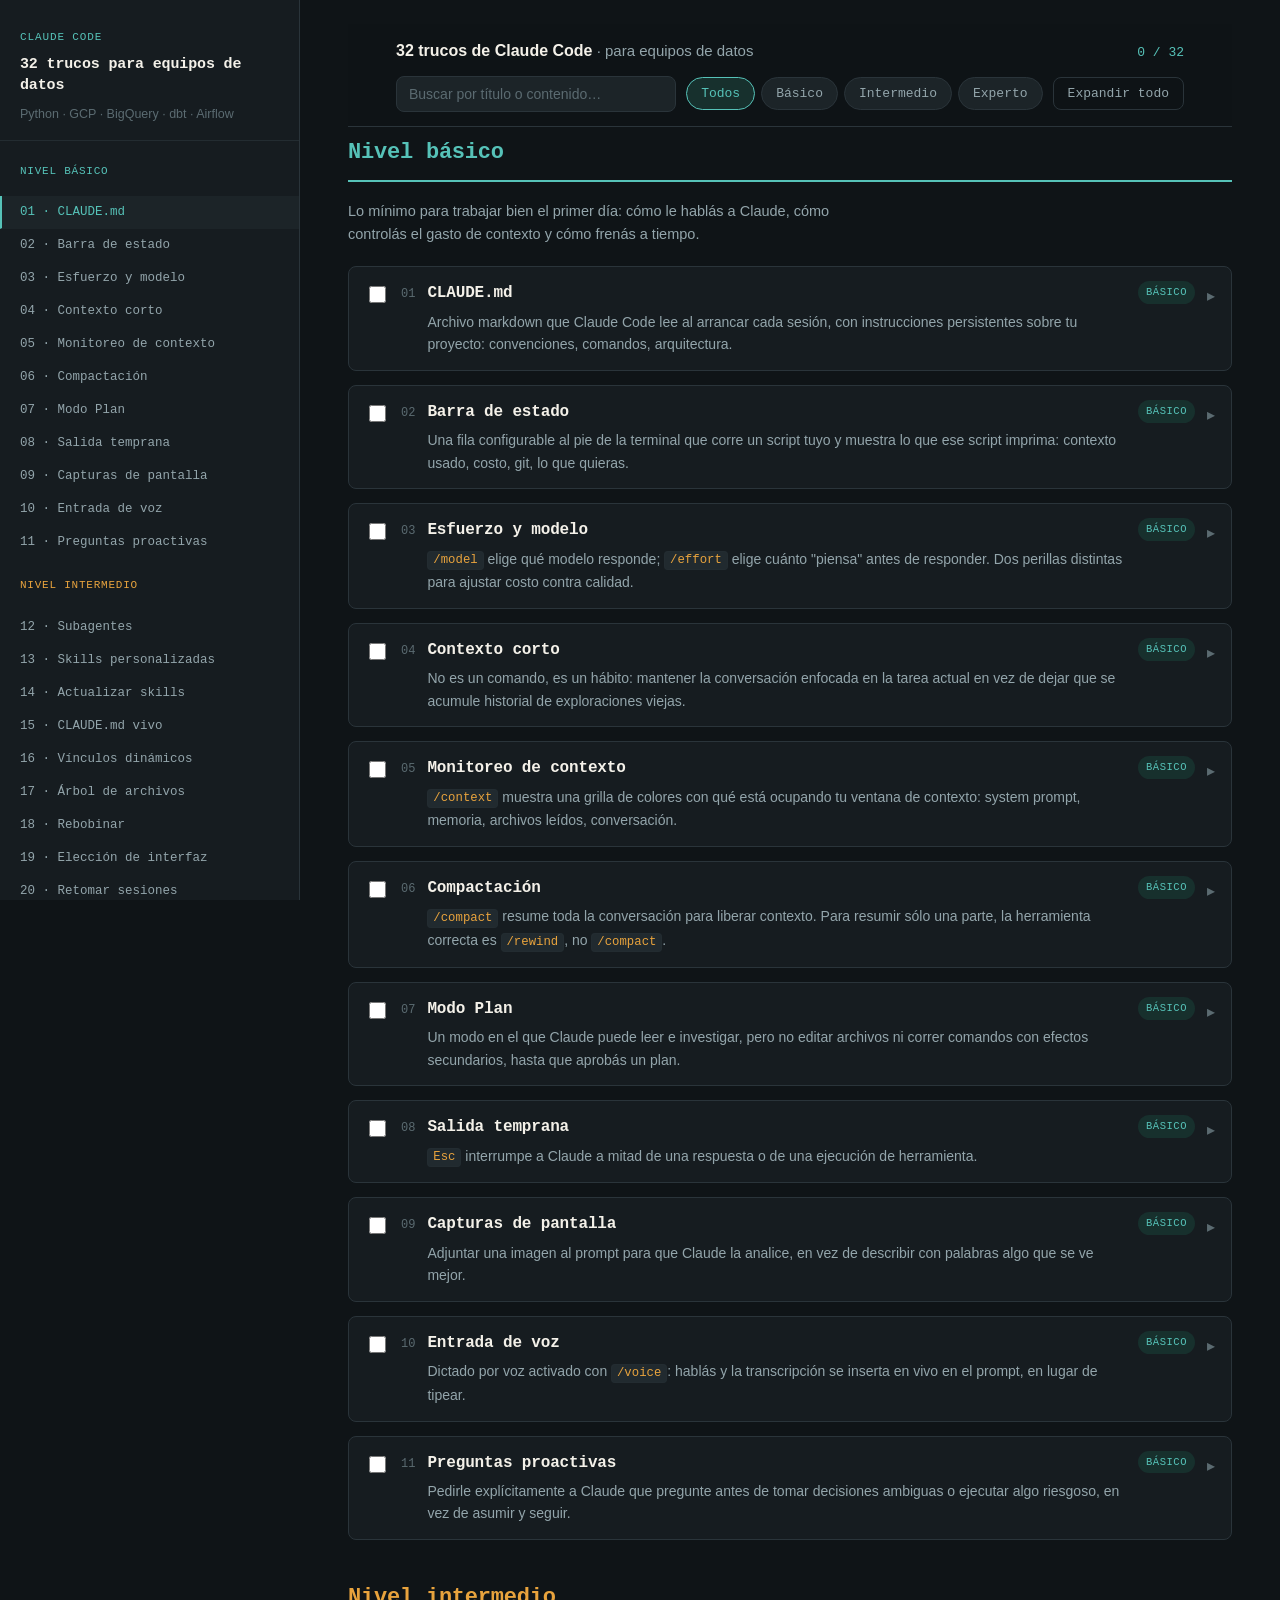
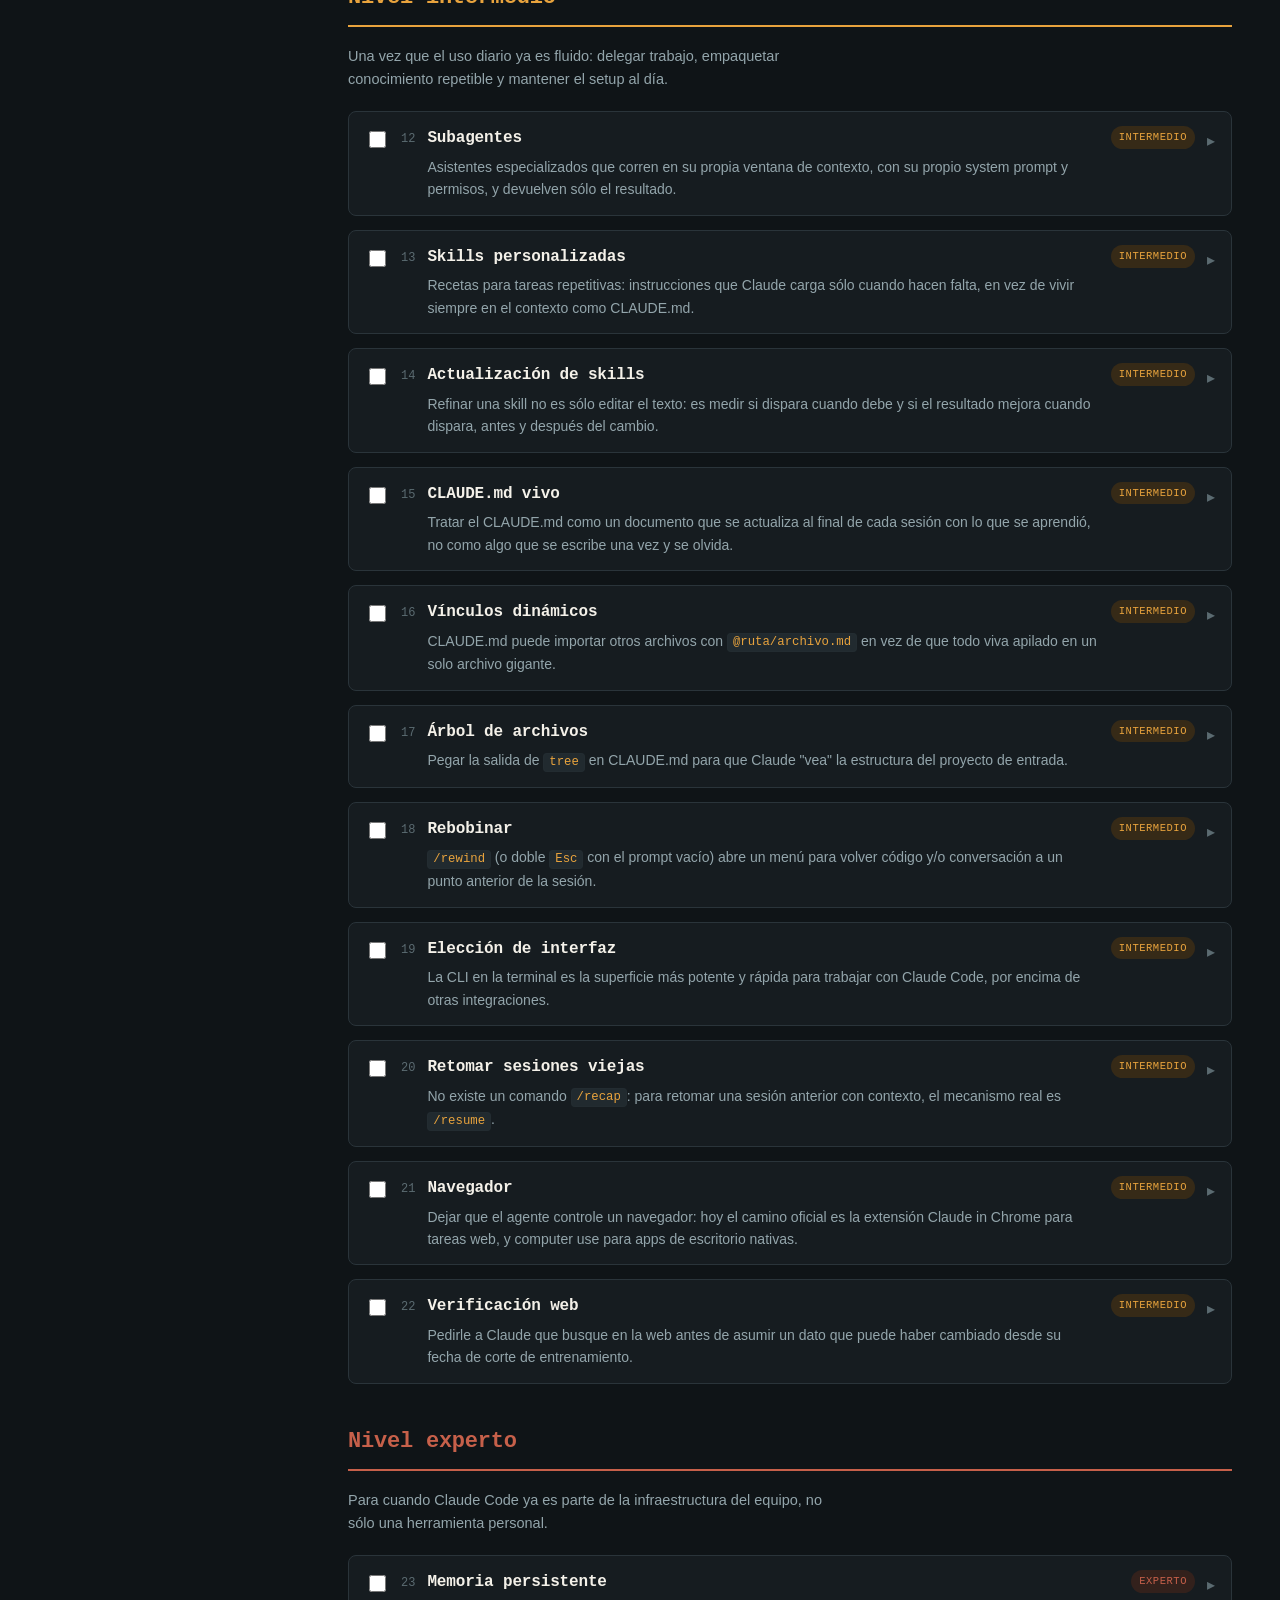
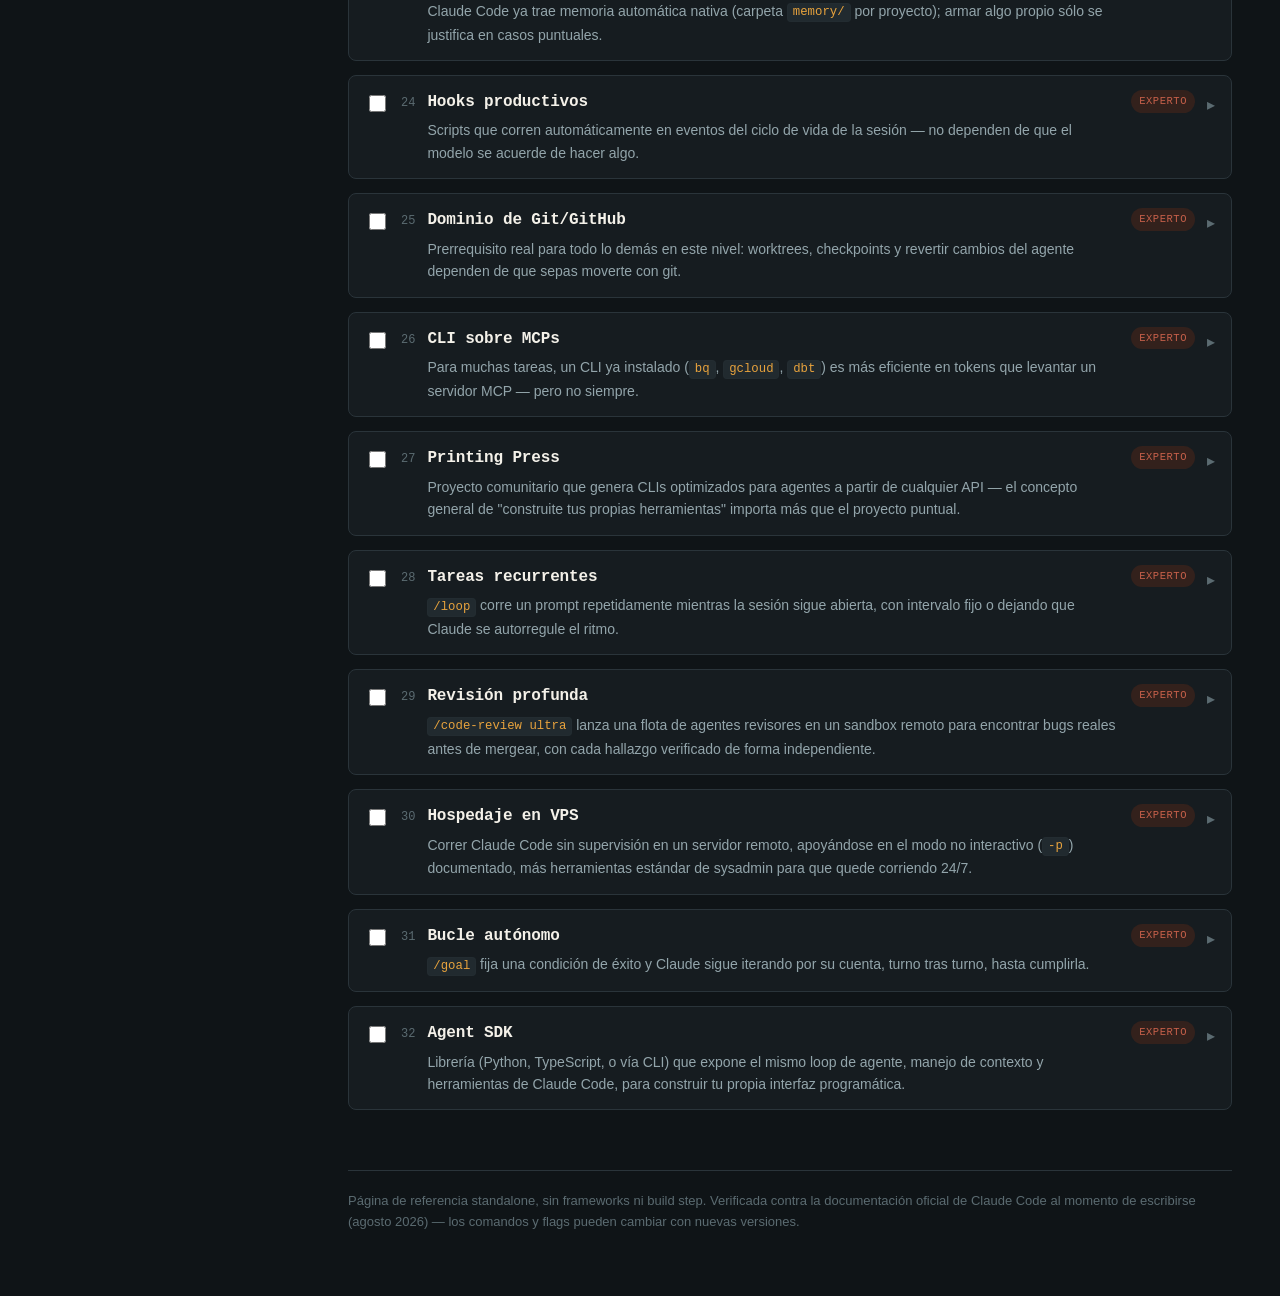
==== assets/32-trucos-claude-code/index.html @ 46b116b1 "Agregar página de 32 trucos de Claude Code para equipos de datos" ====
<!DOCTYPE html>
<html lang="es">
<head>
<meta charset="UTF-8">
<meta name="viewport" content="width=device-width, initial-scale=1.0">
<title>32 trucos de Claude Code — equipo de datos</title>
<meta name="description" content="32 técnicas de uso de Claude Code para un equipo de ingeniería de datos (Python, GCP, BigQuery, dbt, Airflow), verificadas contra la documentación oficial.">
<link rel="stylesheet" href="styles.css">
</head>
<body>

<div class="overlay-mobile" id="overlay-mobile"></div>

<div class="shell">

  <nav class="sidebar" id="sidebar" aria-label="Índice de trucos">
    <div class="sidebar-head">
      <span class="etiqueta">Claude Code</span>
      <h1>32 trucos para equipos de datos</h1>
      <p>Python · GCP · BigQuery · dbt · Airflow</p>
    </div>

    <div class="indice-grupo" data-nivel="basico">
      <p class="indice-grupo-titulo">Nivel básico</p>
      <a class="indice-link" href="#t01">01 · CLAUDE.md</a>
      <a class="indice-link" href="#t02">02 · Barra de estado</a>
      <a class="indice-link" href="#t03">03 · Esfuerzo y modelo</a>
      <a class="indice-link" href="#t04">04 · Contexto corto</a>
      <a class="indice-link" href="#t05">05 · Monitoreo de contexto</a>
      <a class="indice-link" href="#t06">06 · Compactación</a>
      <a class="indice-link" href="#t07">07 · Modo Plan</a>
      <a class="indice-link" href="#t08">08 · Salida temprana</a>
      <a class="indice-link" href="#t09">09 · Capturas de pantalla</a>
      <a class="indice-link" href="#t10">10 · Entrada de voz</a>
      <a class="indice-link" href="#t11">11 · Preguntas proactivas</a>
    </div>

    <div class="indice-grupo" data-nivel="intermedio">
      <p class="indice-grupo-titulo">Nivel intermedio</p>
      <a class="indice-link" href="#t12">12 · Subagentes</a>
      <a class="indice-link" href="#t13">13 · Skills personalizadas</a>
      <a class="indice-link" href="#t14">14 · Actualizar skills</a>
      <a class="indice-link" href="#t15">15 · CLAUDE.md vivo</a>
      <a class="indice-link" href="#t16">16 · Vínculos dinámicos</a>
      <a class="indice-link" href="#t17">17 · Árbol de archivos</a>
      <a class="indice-link" href="#t18">18 · Rebobinar</a>
      <a class="indice-link" href="#t19">19 · Elección de interfaz</a>
      <a class="indice-link" href="#t20">20 · Retomar sesiones</a>
      <a class="indice-link" href="#t21">21 · Navegador</a>
      <a class="indice-link" href="#t22">22 · Verificación web</a>
    </div>

    <div class="indice-grupo" data-nivel="experto">
      <p class="indice-grupo-titulo">Nivel experto</p>
      <a class="indice-link" href="#t23">23 · Memoria persistente</a>
      <a class="indice-link" href="#t24">24 · Hooks productivos</a>
      <a class="indice-link" href="#t25">25 · Dominio de Git</a>
      <a class="indice-link" href="#t26">26 · CLI sobre MCPs</a>
      <a class="indice-link" href="#t27">27 · Printing Press</a>
      <a class="indice-link" href="#t28">28 · Tareas recurrentes</a>
      <a class="indice-link" href="#t29">29 · Revisión profunda</a>
      <a class="indice-link" href="#t30">30 · Hospedaje en VPS</a>
      <a class="indice-link" href="#t31">31 · Bucle autónomo</a>
      <a class="indice-link" href="#t32">32 · Agent SDK</a>
    </div>
  </nav>

  <div class="contenido-principal">

    <header class="encabezado">
      <div class="encabezado-top">
        <div class="encabezado-titulo">
          <button class="btn-indice-mobile" id="btn-indice-mobile" type="button" aria-expanded="false" aria-controls="sidebar">☰ Índice</button>
          <span><strong>32 trucos de Claude Code</strong> · para equipos de datos</span>
        </div>
        <span class="progreso" id="progreso-contador" aria-live="polite">0 / 32</span>
      </div>
      <div class="controles">
        <div class="buscador">
          <input type="search" id="buscador-input" placeholder="Buscar por título o contenido…" aria-label="Buscar trucos">
        </div>
        <div class="filtros" role="group" aria-label="Filtrar por nivel">
          <button class="filtro-btn" type="button" data-filtro="todos" aria-pressed="true">Todos</button>
          <button class="filtro-btn" type="button" data-filtro="basico" aria-pressed="false">Básico</button>
          <button class="filtro-btn" type="button" data-filtro="intermedio" aria-pressed="false">Intermedio</button>
          <button class="filtro-btn" type="button" data-filtro="experto" aria-pressed="false">Experto</button>
        </div>
        <button class="btn-expandir" id="btn-expandir" type="button">Expandir todo</button>
      </div>
    </header>

    <main>
      <p class="sin-resultados" id="sin-resultados">Ningún truco coincide con la búsqueda.</p>

      <!-- ================================================================
           NIVEL BÁSICO
           ================================================================ -->
      <section class="nivel-seccion" data-nivel="basico" id="nivel-basico">
        <h2 class="nivel-titulo">Nivel básico</h2>
        <p class="nivel-desc">Lo mínimo para trabajar bien el primer día: cómo le hablás a Claude, cómo controlás el gasto de contexto y cómo frenás a tiempo.</p>

        <article class="ficha">
          <details class="ficha-caja" id="t01">
            <summary class="ficha-resumen">
              <span class="ficha-check-wrap"><input type="checkbox" class="ficha-check" data-truco="1" id="check-1" aria-label="Marcar «CLAUDE.md» como que ya lo uso"></span>
              <span class="ficha-num">01</span>
              <span class="ficha-titulos">
                <h3 class="ficha-titulo">CLAUDE.md</h3>
                <p class="ficha-quees">Archivo markdown que Claude Code lee al arrancar cada sesión, con instrucciones persistentes sobre tu proyecto: convenciones, comandos, arquitectura.</p>
              </span>
              <span class="ficha-nivel-badge nivel-basico">Básico</span>
              <span class="ficha-chevron">▸</span>
            </summary>
            <div class="ficha-contenido">
              <div class="campo">
                <h4>Cuándo usarlo</h4>
                <p>Cuando Claude comete el mismo error dos veces, cuando escribís la misma corrección en el chat que ya escribiste la sesión pasada, o cuando un compañero nuevo necesitaría el mismo contexto para ser productivo.</p>
              </div>
              <div class="campo">
                <h4>Cómo</h4>
                <p>Se puede crear a mano en <code>./CLAUDE.md</code> o <code>./.claude/CLAUDE.md</code>, o generarlo a partir del código con <code>/init</code> (Claude explora el repo y arma un borrador). Mantenelo corto: la documentación oficial recomienda menos de 200 líneas, porque un archivo más largo consume más contexto en cada turno y baja la adherencia a las reglas.</p>
              </div>
              <div class="campo">
                <h4>Ejemplo</h4>
                <p>Un <code>CLAUDE.md</code> típico en un repo de dbt + Airflow:</p>
                <div class="bloque-codigo">
                  <button class="btn-copiar" type="button">Copiar</button>
                  <pre><code># Proyecto: pipeline de ventas

- Correr `dbt build --select state:modified+` antes de commitear cambios en models/
- Los modelos de staging usan prefijo `stg_`, nunca `raw_`
- BigQuery: el dataset de desarrollo es `analytics_dev`.
  No tocar `analytics_prod` sin confirmación explícita.
- Los DAGs de Airflow viven en `dags/`, un archivo por pipeline
- Test de un DAG en local: `airflow dags test ventas_diario 2026-08-01`</code></pre>
                </div>
              </div>
              <div class="campo campo-detalle">
                <h4>Detalle que la mayoría se pierde</h4>
                <p>CLAUDE.md se inyecta como un mensaje más después del system prompt, no como configuración forzada: Claude puede no seguirlo al pie de la letra si la instrucción es vaga o contradice otra. Para reglas que tienen que cumplirse sí o sí (por ejemplo, "nunca corras <code>DROP TABLE</code> sin preguntar") no alcanza con escribirlo acá — hace falta un <a href="#t24">hook</a> que bloquee la acción de verdad.</p>
              </div>
              <p class="relacionados">Relacionado: <a href="#t15">CLAUDE.md vivo</a> · <a href="#t16">vínculos dinámicos</a> · <a href="#t23">memoria persistente</a></p>
            </div>
          </details>
        </article>

        <article class="ficha">
          <details class="ficha-caja" id="t02">
            <summary class="ficha-resumen">
              <span class="ficha-check-wrap"><input type="checkbox" class="ficha-check" data-truco="2" id="check-2" aria-label="Marcar «Barra de estado» como que ya lo uso"></span>
              <span class="ficha-num">02</span>
              <span class="ficha-titulos">
                <h3 class="ficha-titulo">Barra de estado</h3>
                <p class="ficha-quees">Una fila configurable al pie de la terminal que corre un script tuyo y muestra lo que ese script imprima: contexto usado, costo, git, lo que quieras.</p>
              </span>
              <span class="ficha-nivel-badge nivel-basico">Básico</span>
              <span class="ficha-chevron">▸</span>
            </summary>
            <div class="ficha-contenido">
              <div class="campo">
                <h4>Cuándo usarlo</h4>
                <p>Cuando querés ver de un vistazo cuánto contexto o costo llevás gastado, sin tener que acordarte de correr <code>/context</code> o <code>/usage</code> cada dos minutos.</p>
              </div>
              <div class="campo">
                <h4>Cómo</h4>
                <p>Lo más simple es pedírselo a Claude en lenguaje natural con el comando <code>/statusline</code>, que genera el script y lo engancha solo en tu configuración:</p>
                <div class="bloque-codigo">
                  <button class="btn-copiar" type="button">Copiar</button>
                  <pre><code>/statusline mostrame el modelo, el directorio y el % de contexto usado con una barra de progreso</code></pre>
                </div>
                <p>También se puede configurar a mano agregando el campo <code>statusLine</code> en <code>~/.claude/settings.json</code>, apuntando a un script que lea JSON por stdin.</p>
              </div>
              <div class="campo">
                <h4>Ejemplo</h4>
                <p>Un statusline que muestra la rama de git y el % de contexto es útil cuando estás iterando sobre un DAG de Airflow largo y necesitás decidir si conviene <a href="#t06">compactar</a> antes de seguir, sin cortar el hilo para preguntarlo.</p>
              </div>
              <div class="campo campo-detalle">
                <h4>Detalle que la mayoría se pierde</h4>
                <p>El statusline corre localmente y no consume tokens de la API. Pero si el script hace <code>git status</code> o <code>git diff</code> en un repo grande, cada actualización puede colgar la interfaz un instante — la documentación oficial recomienda cachear esos comandos usando el <code>session_id</code> que viene en el JSON, con un TTL de unos segundos.</p>
              </div>
              <p class="relacionados">Relacionado: <a href="#t05">monitoreo de contexto</a></p>
            </div>
          </details>
        </article>

        <article class="ficha">
          <details class="ficha-caja" id="t03">
            <summary class="ficha-resumen">
              <span class="ficha-check-wrap"><input type="checkbox" class="ficha-check" data-truco="3" id="check-3" aria-label="Marcar «Esfuerzo y modelo» como que ya lo uso"></span>
              <span class="ficha-num">03</span>
              <span class="ficha-titulos">
                <h3 class="ficha-titulo">Esfuerzo y modelo</h3>
                <p class="ficha-quees"><code>/model</code> elige qué modelo responde; <code>/effort</code> elige cuánto "piensa" antes de responder. Dos perillas distintas para ajustar costo contra calidad.</p>
              </span>
              <span class="ficha-nivel-badge nivel-basico">Básico</span>
              <span class="ficha-chevron">▸</span>
            </summary>
            <div class="ficha-contenido">
              <div class="campo">
                <h4>Cuándo usarlo</h4>
                <p>Bajá el esfuerzo para tareas mecánicas y repetitivas (armar el boilerplate de un modelo de dbt nuevo). Subilo para debug difícil (una query de BigQuery que devuelve resultados que no cierran, un DAG que falla intermitente).</p>
              </div>
              <div class="campo">
                <h4>Cómo</h4>
                <div class="bloque-codigo">
                  <button class="btn-copiar" type="button">Copiar</button>
                  <pre><code>/effort low
/effort high
/effort xhigh
/model opus</code></pre>
                </div>
                <p>El cambio de esfuerzo aplica de inmediato, sin esperar a que termine la respuesta actual. Los niveles disponibles son <code>low</code>, <code>medium</code>, <code>high</code>, <code>xhigh</code> y <code>max</code> (la disponibilidad depende del modelo).</p>
              </div>
              <div class="campo">
                <h4>Ejemplo</h4>
                <p><code>/effort xhigh</code> antes de pedirle que revise por qué una tabla particionada por fecha y clusterizada por <code>customer_id</code> en BigQuery sigue escaneando de más — ahí vale la pena que piense más antes de proponer un fix.</p>
              </div>
              <div class="campo campo-detalle">
                <h4>Detalle que la mayoría se pierde</h4>
                <p>Effort más alto significa más tokens de "pensamiento" antes de la respuesta, y eso se traduce en más costo y más latencia — no es gratis dejarlo siempre al máximo. Además, no todos los modelos exponen todos los niveles: por ejemplo, <code>ultracode</code> se reporta como <code>xhigh</code> en el statusline aunque internamente sea otra cosa.</p>
              </div>
            </div>
          </details>
        </article>

        <article class="ficha">
          <details class="ficha-caja" id="t04">
            <summary class="ficha-resumen">
              <span class="ficha-check-wrap"><input type="checkbox" class="ficha-check" data-truco="4" id="check-4" aria-label="Marcar «Contexto corto» como que ya lo uso"></span>
              <span class="ficha-num">04</span>
              <span class="ficha-titulos">
                <h3 class="ficha-titulo">Contexto corto</h3>
                <p class="ficha-quees">No es un comando, es un hábito: mantener la conversación enfocada en la tarea actual en vez de dejar que se acumule historial de exploraciones viejas.</p>
              </span>
              <span class="ficha-nivel-badge nivel-basico">Básico</span>
              <span class="ficha-chevron">▸</span>
            </summary>
            <div class="ficha-contenido">
              <div class="campo">
                <h4>Cuándo usarlo</h4>
                <p>Cuando arrancás una tarea nueva que no depende de lo que charlaste antes, o cuando notás que las respuestas empiezan a divagar o repetir cosas que ya se resolvieron.</p>
              </div>
              <div class="campo">
                <h4>Cómo</h4>
                <p>Usá <code>/clear</code> entre tareas no relacionadas en vez de arrastrar todo en una sesión maratónica. Para exploración ruidosa —leer cientos de logs de una DAG, grepear un dataset grande de código— delegala a un <a href="#t12">subagente</a>, que trabaja en su propia ventana de contexto y te devuelve sólo el resumen.</p>
              </div>
              <div class="campo">
                <h4>Ejemplo</h4>
                <p>En vez de pedir en la conversación principal "leé los últimos 500 logs de la DAG de ventas y decime qué tasks fallaron", pedile a un subagente que lo haga y traiga sólo la lista de tasks fallidas con la causa — vos seguís trabajando con el contexto limpio.</p>
              </div>
              <div class="campo campo-detalle">
                <h4>Detalle que la mayoría se pierde</h4>
                <p>Más contexto no es gratis: cada token que arrastrás se vuelve a mandar en cada turno (con cache, pero no gratis) y se cobra. Un contexto lleno de ruido tampoco es sólo un tema de costo — empeora la calidad de las respuestas porque Claude tiene que priorizar entre señal y ruido.</p>
              </div>
              <p class="relacionados">Relacionado: <a href="#t05">monitoreo de contexto</a> · <a href="#t06">compactación</a> · <a href="#t12">subagentes</a></p>
            </div>
          </details>
        </article>

        <article class="ficha">
          <details class="ficha-caja" id="t05">
            <summary class="ficha-resumen">
              <span class="ficha-check-wrap"><input type="checkbox" class="ficha-check" data-truco="5" id="check-5" aria-label="Marcar «Monitoreo de contexto» como que ya lo uso"></span>
              <span class="ficha-num">05</span>
              <span class="ficha-titulos">
                <h3 class="ficha-titulo">Monitoreo de contexto</h3>
                <p class="ficha-quees"><code>/context</code> muestra una grilla de colores con qué está ocupando tu ventana de contexto: system prompt, memoria, archivos leídos, conversación.</p>
              </span>
              <span class="ficha-nivel-badge nivel-basico">Básico</span>
              <span class="ficha-chevron">▸</span>
            </summary>
            <div class="ficha-contenido">
              <div class="campo">
                <h4>Cuándo usarlo</h4>
                <p>Antes de arrancar una tarea larga, o cuando sospechás que algo infló el contexto sin que te dieras cuenta (por ejemplo, después de que Claude leyó un archivo de configuración enorme).</p>
              </div>
              <div class="campo">
                <h4>Cómo</h4>
                <div class="bloque-codigo">
                  <button class="btn-copiar" type="button">Copiar</button>
                  <pre><code>/context
/context all</code></pre>
                </div>
                <p><code>/context all</code> expande el detalle por ítem, útil en modo fullscreen donde por default aparece colapsado.</p>
              </div>
              <div class="campo">
                <h4>Ejemplo</h4>
                <p>Correr <code>/context</code> después de que un subagente devolvió el resultado de escanear todos los modelos de un proyecto dbt, para confirmar que el resumen no infló tu contexto principal más de lo esperado.</p>
              </div>
              <div class="campo campo-detalle">
                <h4>Detalle que la mayoría se pierde</h4>
                <p>El porcentaje que muestra <code>/context</code> puede diferir levemente del que ves en el <a href="#t02">statusline</a>, porque se calculan en momentos distintos del ciclo de la conversación — una pequeña discrepancia entre los dos no es un bug.</p>
              </div>
              <p class="relacionados">Relacionado: <a href="#t02">barra de estado</a> · <a href="#t04">contexto corto</a></p>
            </div>
          </details>
        </article>

        <article class="ficha">
          <details class="ficha-caja" id="t06">
            <summary class="ficha-resumen">
              <span class="ficha-check-wrap"><input type="checkbox" class="ficha-check" data-truco="6" id="check-6" aria-label="Marcar «Compactación» como que ya lo uso"></span>
              <span class="ficha-num">06</span>
              <span class="ficha-titulos">
                <h3 class="ficha-titulo">Compactación</h3>
                <p class="ficha-quees"><code>/compact</code> resume toda la conversación para liberar contexto. Para resumir sólo una parte, la herramienta correcta es <code>/rewind</code>, no <code>/compact</code>.</p>
              </span>
              <span class="ficha-nivel-badge nivel-basico">Básico</span>
              <span class="ficha-chevron">▸</span>
            </summary>
            <div class="ficha-contenido">
              <div class="campo">
                <h4>Cuándo usarlo</h4>
                <p><code>/compact</code>, cuando el contexto está lleno y necesitás seguir trabajando en la misma sesión. La variante selectiva, cuando sólo una parte puntual de la conversación (una exploración larga que ya no aporta) es la que sobra.</p>
              </div>
              <div class="campo">
                <h4>Cómo</h4>
                <div class="bloque-codigo">
                  <button class="btn-copiar" type="button">Copiar</button>
                  <pre><code>/compact enfocate en las decisiones sobre el esquema de BigQuery, descartá el resto</code></pre>
                </div>
                <p><code>/compact</code> acepta instrucciones opcionales para orientar el resumen, pero compacta toda la conversación de punta a punta — no un rango. Para lo selectivo, abrí el menú de rebobinado (<code>/rewind</code> o doble <code>Esc</code>) y elegí <strong>"Summarize from here"</strong> (resume desde ese punto hacia adelante) o <strong>"Summarize up to here"</strong> (resume todo lo anterior a ese punto, dejando el resto intacto).</p>
              </div>
              <div class="campo">
                <h4>Ejemplo</h4>
                <p>Pasaste 40 minutos debuggeando por qué un DAG de Airflow no dispara un trigger, encontraste la causa, y ahora arrancás a escribir el fix. Con <code>/rewind</code> → "Summarize up to here" en el mensaje donde encontraste la causa, comprimís todo el ida y vuelta de debugging pero mantenés intacta la conversación de acá en adelante.</p>
              </div>
              <div class="campo campo-detalle">
                <h4>Detalle que la mayoría se pierde</h4>
                <p>Las reglas de CLAUDE.md, skills y memoria sobreviven a <code>/compact</code> — no hace falta repetirlas. El CLAUDE.md de la raíz del proyecto además se vuelve a leer del disco después de compactar; los CLAUDE.md de subcarpetas y las reglas con <code>paths:</code> no se reinyectan solas, recién vuelven a cargar cuando Claude lee un archivo que matchea.</p>
              </div>
              <p class="relacionados">Relacionado: <a href="#t18">rebobinar</a> · <a href="#t05">monitoreo de contexto</a></p>
            </div>
          </details>
        </article>

        <article class="ficha">
          <details class="ficha-caja" id="t07">
            <summary class="ficha-resumen">
              <span class="ficha-check-wrap"><input type="checkbox" class="ficha-check" data-truco="7" id="check-7" aria-label="Marcar «Modo Plan» como que ya lo uso"></span>
              <span class="ficha-num">07</span>
              <span class="ficha-titulos">
                <h3 class="ficha-titulo">Modo Plan</h3>
                <p class="ficha-quees">Un modo en el que Claude puede leer e investigar, pero no editar archivos ni correr comandos con efectos secundarios, hasta que aprobás un plan.</p>
              </span>
              <span class="ficha-nivel-badge nivel-basico">Básico</span>
              <span class="ficha-chevron">▸</span>
            </summary>
            <div class="ficha-contenido">
              <div class="campo">
                <h4>Cuándo usarlo</h4>
                <p>Antes de cualquier cambio con blast radius grande: una migración de esquema en BigQuery, un refactor de un DAG que corre en producción, cualquier cosa donde preferís ver el plan antes de que Claude toque algo.</p>
              </div>
              <div class="campo">
                <h4>Cómo</h4>
                <p><code>Shift+Tab</code> cicla al modo plan (también <code>/plan</code>). Claude investiga, te presenta un plan, y vos lo aprobás, lo corregís o lo rechazás antes de que se ejecute cualquier edición.</p>
              </div>
              <div class="campo">
                <h4>Ejemplo</h4>
                <p>Pedirle "migrá el modelo <code>stg_orders</code> de materialización incremental a particionado por fecha de evento" en modo plan primero, para ver qué archivos de dbt va a tocar y cómo antes de que lo haga de verdad.</p>
              </div>
              <div class="campo campo-detalle">
                <h4>Detalle que la mayoría se pierde</h4>
                <p>El modo plan no es una caja de arena total: Claude puede seguir corriendo comandos de sólo lectura (grep, bash de consulta, lectura de archivos) sin pedir permiso mientras investiga. Lo que bloquea son las ediciones de archivos y los comandos que cambian estado.</p>
              </div>
            </div>
          </details>
        </article>

        <article class="ficha">
          <details class="ficha-caja" id="t08">
            <summary class="ficha-resumen">
              <span class="ficha-check-wrap"><input type="checkbox" class="ficha-check" data-truco="8" id="check-8" aria-label="Marcar «Salida temprana» como que ya lo uso"></span>
              <span class="ficha-num">08</span>
              <span class="ficha-titulos">
                <h3 class="ficha-titulo">Salida temprana</h3>
                <p class="ficha-quees"><code>Esc</code> interrumpe a Claude a mitad de una respuesta o de una ejecución de herramienta.</p>
              </span>
              <span class="ficha-nivel-badge nivel-basico">Básico</span>
              <span class="ficha-chevron">▸</span>
            </summary>
            <div class="ficha-contenido">
              <div class="campo">
                <h4>Cuándo usarlo</h4>
                <p>En cuanto ves que se fue por las ramas — por ejemplo, arrancó a tocar archivos de otro dataset que no le pediste, o está por correr un comando más amplio de lo que querías.</p>
              </div>
              <div class="campo">
                <h4>Cómo</h4>
                <p><code>Esc</code> mientras está generando texto o ejecutando una herramienta.</p>
              </div>
              <div class="campo">
                <h4>Ejemplo</h4>
                <p>Lo interrumpís apenas ves que, en vez de <code>dbt run --select stg_orders</code>, está por correr <code>dbt run</code> a secas sobre todo el proyecto en tu entorno de desarrollo.</p>
              </div>
              <div class="campo campo-detalle">
                <h4>Detalle que la mayoría se pierde</h4>
                <p><code>Esc</code> corta la respuesta actual, no deshace lo que ya se ejecutó. Si Claude ya escribió un archivo o corrió un comando de bash antes de que lo frenaras, eso ya pasó — para deshacer ediciones de archivos hecho por Claude usá <a href="#t18"><code>/rewind</code></a>; los cambios hechos por comandos de bash (como un <code>rm</code> o un <code>UPDATE</code>) no se pueden deshacer desde ahí.</p>
              </div>
              <p class="relacionados">Relacionado: <a href="#t18">rebobinar</a></p>
            </div>
          </details>
        </article>

        <article class="ficha">
          <details class="ficha-caja" id="t09">
            <summary class="ficha-resumen">
              <span class="ficha-check-wrap"><input type="checkbox" class="ficha-check" data-truco="9" id="check-9" aria-label="Marcar «Capturas de pantalla» como que ya lo uso"></span>
              <span class="ficha-num">09</span>
              <span class="ficha-titulos">
                <h3 class="ficha-titulo">Capturas de pantalla</h3>
                <p class="ficha-quees">Adjuntar una imagen al prompt para que Claude la analice, en vez de describir con palabras algo que se ve mejor.</p>
              </span>
              <span class="ficha-nivel-badge nivel-basico">Básico</span>
              <span class="ficha-chevron">▸</span>
            </summary>
            <div class="ficha-contenido">
              <div class="campo">
                <h4>Cuándo usarlo</h4>
                <p>Cuando el problema está en una interfaz visual: un dashboard de Looker Studio que renderiza mal, el grafo de una DAG en la UI de Airflow con tasks en rojo, un gráfico de calidad de datos que no cierra.</p>
              </div>
              <div class="campo">
                <h4>Cómo</h4>
                <p>En iTerm2, arrastrá el archivo de imagen directo a la ventana de la terminal, o pegalo con <code>Cmd+V</code> si lo copiaste al portapapeles.</p>
              </div>
              <div class="campo">
                <h4>Ejemplo</h4>
                <p>Pegar un screenshot del grafo de una DAG en la UI de Airflow con varias tasks fallidas en rojo y pedirle "mirá cuáles fallaron y proponeme un fix para la política de retry de esa task".</p>
              </div>
              <div class="campo campo-detalle">
                <h4>Detalle que la mayoría se pierde</h4>
                <p>El pegado con <code>Cmd+V</code> depende de si la imagen quedó en el portapapeles como archivo o como bitmap, y varía entre versiones de terminal. Si el pegado falla, arrastrar el archivo de imagen directo a la ventana funciona siempre como alternativa.</p>
              </div>
            </div>
          </details>
        </article>

        <article class="ficha">
          <details class="ficha-caja" id="t10">
            <summary class="ficha-resumen">
              <span class="ficha-check-wrap"><input type="checkbox" class="ficha-check" data-truco="10" id="check-10" aria-label="Marcar «Entrada de voz» como que ya lo uso"></span>
              <span class="ficha-num">10</span>
              <span class="ficha-titulos">
                <h3 class="ficha-titulo">Entrada de voz</h3>
                <p class="ficha-quees">Dictado por voz activado con <code>/voice</code>: hablás y la transcripción se inserta en vivo en el prompt, en lugar de tipear.</p>
              </span>
              <span class="ficha-nivel-badge nivel-basico">Básico</span>
              <span class="ficha-chevron">▸</span>
            </summary>
            <div class="ficha-contenido">
              <div class="campo">
                <h4>Cuándo usarlo</h4>
                <p>Cuando es más rápido explicar en voz alta un problema largo que escribirlo, o cuando estás lejos del teclado pero cerca del micrófono.</p>
              </div>
              <div class="campo">
                <h4>Cómo</h4>
                <div class="bloque-codigo">
                  <button class="btn-copiar" type="button">Copiar</button>
                  <pre><code>/voice        # activa modo hold-to-record (default): mantenés Space apretado para grabar
/voice tap    # modo tap-to-record: un toque arranca, otro toque manda
/voice off    # desactiva</code></pre>
                </div>
                <p>La primera vez que lo activás, macOS te va a pedir permiso de micrófono para tu terminal (System Settings → Privacy &amp; Security → Microphone).</p>
              </div>
              <div class="campo">
                <h4>Ejemplo</h4>
                <p>Mantener <code>Space</code> apretado para explicar en voz alta "che, la task de extracción de Airflow está fallando después del deploy de ayer, revisá qué cambió en el operator de BigQuery" mientras seguís mirando los logs en otra ventana.</p>
              </div>
              <div class="campo campo-detalle">
                <h4>Detalle que la mayoría se pierde</h4>
                <p>Necesita cuenta de claude.ai — no funciona autenticado sólo con API key, Bedrock, Vertex AI o Microsoft Foundry. Tampoco funciona en entornos remotos (SSH, Claude Code en la web) porque el audio se captura en la máquina local. El audio se manda a los servidores de Anthropic para transcribir, no se procesa local, y no consume tokens ni cuenta contra los límites de <code>/usage</code>.</p>
              </div>
              <div class="nota-correccion">
                <strong>Ojo con la fuente original:</strong> la lista de la que salió este truco decía que "no es un comando <code>/voice</code>". Es al revés: <code>/voice</code> es el comando que lo activa; lo que varía es el modo (hold o tap), no si existe el comando.
              </div>
            </div>
          </details>
        </article>

        <article class="ficha">
          <details class="ficha-caja" id="t11">
            <summary class="ficha-resumen">
              <span class="ficha-check-wrap"><input type="checkbox" class="ficha-check" data-truco="11" id="check-11" aria-label="Marcar «Preguntas proactivas» como que ya lo uso"></span>
              <span class="ficha-num">11</span>
              <span class="ficha-titulos">
                <h3 class="ficha-titulo">Preguntas proactivas</h3>
                <p class="ficha-quees">Pedirle explícitamente a Claude que pregunte antes de tomar decisiones ambiguas o ejecutar algo riesgoso, en vez de asumir y seguir.</p>
              </span>
              <span class="ficha-nivel-badge nivel-basico">Básico</span>
              <span class="ficha-chevron">▸</span>
            </summary>
            <div class="ficha-contenido">
              <div class="campo">
                <h4>Cuándo usarlo</h4>
                <p>En tareas donde una decisión mal tomada es cara de revertir: un cambio de esquema en una tabla productiva, un borrado de partición en BigQuery, un cambio en la lógica de un DAG que corre a las 3am sin que nadie lo mire.</p>
              </div>
              <div class="campo">
                <h4>Cómo</h4>
                <p>Instrucción puntual en el prompt, o una línea en CLAUDE.md:</p>
                <div class="bloque-codigo">
                  <button class="btn-copiar" type="button">Copiar</button>
                  <pre><code># En CLAUDE.md
- Si vas a borrar o modificar datos en BigQuery, mostrame la query
  y esperá confirmación antes de ejecutarla.
- Si una tarea se puede interpretar de más de una forma, preguntame
  en vez de asumir cuál.</code></pre>
                </div>
              </div>
              <div class="campo">
                <h4>Ejemplo</h4>
                <p>"Antes de correr el <code>DELETE</code> sobre la tabla de staging, mostrame la condición del <code>WHERE</code> y esperá que te confirme."</p>
              </div>
              <div class="campo campo-detalle">
                <h4>Detalle que la mayoría se pierde</h4>
                <p>Esto es una instrucción de comportamiento, no una traba técnica: Claude puede igual no preguntar si el CLAUDE.md es ambiguo o si compite con otra instrucción. Para bloquear de verdad una acción (no simplemente pedirle que avise) hace falta un <a href="#t24">hook <code>PreToolUse</code></a> con un matcher sobre <code>Bash</code>, que sí corre siempre sin depender de que el modelo se acuerde.</p>
              </div>
              <p class="relacionados">Relacionado: <a href="#t24">hooks productivos</a></p>
            </div>
          </details>
        </article>

      </section>

      <!-- ================================================================
           NIVEL INTERMEDIO
           ================================================================ -->
      <section class="nivel-seccion" data-nivel="intermedio" id="nivel-intermedio">
        <h2 class="nivel-titulo">Nivel intermedio</h2>
        <p class="nivel-desc">Una vez que el uso diario ya es fluido: delegar trabajo, empaquetar conocimiento repetible y mantener el setup al día.</p>

        <article class="ficha">
          <details class="ficha-caja" id="t12">
            <summary class="ficha-resumen">
              <span class="ficha-check-wrap"><input type="checkbox" class="ficha-check" data-truco="12" id="check-12" aria-label="Marcar «Subagentes» como que ya lo uso"></span>
              <span class="ficha-num">12</span>
              <span class="ficha-titulos">
                <h3 class="ficha-titulo">Subagentes</h3>
                <p class="ficha-quees">Asistentes especializados que corren en su propia ventana de contexto, con su propio system prompt y permisos, y devuelven sólo el resultado.</p>
              </span>
              <span class="ficha-nivel-badge nivel-intermedio">Intermedio</span>
              <span class="ficha-chevron">▸</span>
            </summary>
            <div class="ficha-contenido">
              <div class="campo">
                <h4>Cuándo usarlo</h4>
                <p>Cuando una tarea secundaria inundaría tu conversación principal con resultados de búsqueda, logs o contenido de archivos que no vas a volver a necesitar. También cuando repetís siempre el mismo tipo de encargo con las mismas instrucciones.</p>
              </div>
              <div class="campo">
                <h4>Cómo</h4>
                <p>Un subagente es un archivo markdown con frontmatter YAML en <code>.claude/agents/</code> (proyecto) o <code>~/.claude/agents/</code> (usuario, todos tus proyectos):</p>
                <div class="bloque-codigo">
                  <button class="btn-copiar" type="button">Copiar</button>
                  <pre><code>---
name: log-triager
description: Revisa logs de tasks fallidas de Airflow y devuelve un resumen accionable. Usar proactivamente cuando una DAG falla.
tools: Read, Bash, Grep
model: haiku
---

Sos un triager de logs de Airflow. Cuando te pasen el nombre de una DAG
y una fecha de ejecución, buscá los logs de las tasks fallidas,
identificá la causa raíz y devolvé un resumen de máximo 10 líneas
con: task, causa probable, y si es reintentable.</code></pre>
                </div>
                <p>Se invoca automáticamente cuando Claude cree que aplica, con lenguaje natural ("usá el subagente log-triager"), o con <code>@</code> para forzar cuál corre (<code>@agent-log-triager</code>).</p>
              </div>
              <div class="campo">
                <h4>Ejemplo</h4>
                <p>Un subagente <code>bq-cost-checker</code> con acceso sólo a <code>Bash</code> restringido a <code>bq query --dry_run</code>, que estimás el costo de una query antes de correrla sobre una tabla de ventas de varios TB.</p>
              </div>
              <div class="campo campo-detalle">
                <h4>Detalle que la mayoría se pierde</h4>
                <p>Cada subagente arranca con contexto fresco: no ve tu conversación previa ni los archivos que ya leíste (la excepción es un subagente en modo <em>fork</em>, que sí hereda la conversación). Además, <a href="#t18">el rewind no restaura ediciones hechas por un subagente</a>, salvo que corra en foreground como fork — si un subagente rompe algo, tenés que revertirlo con git, no con <code>/rewind</code>.</p>
              </div>
              <p class="relacionados">Relacionado: <a href="#t04">contexto corto</a> · <a href="#t25">worktrees</a></p>
            </div>
          </details>
        </article>

        <article class="ficha">
          <details class="ficha-caja" id="t13">
            <summary class="ficha-resumen">
              <span class="ficha-check-wrap"><input type="checkbox" class="ficha-check" data-truco="13" id="check-13" aria-label="Marcar «Skills personalizadas» como que ya lo uso"></span>
              <span class="ficha-num">13</span>
              <span class="ficha-titulos">
                <h3 class="ficha-titulo">Skills personalizadas</h3>
                <p class="ficha-quees">Recetas para tareas repetitivas: instrucciones que Claude carga sólo cuando hacen falta, en vez de vivir siempre en el contexto como CLAUDE.md.</p>
              </span>
              <span class="ficha-nivel-badge nivel-intermedio">Intermedio</span>
              <span class="ficha-chevron">▸</span>
            </summary>
            <div class="ficha-contenido">
              <div class="campo">
                <h4>Cuándo usarlo</h4>
                <p>Cuando venís pegando las mismas instrucciones en el chat una y otra vez, o cuando una sección de tu CLAUDE.md creció hasta convertirse en un procedimiento de varios pasos en vez de un dato simple.</p>
              </div>
              <div class="campo">
                <h4>Cómo</h4>
                <p>Un archivo <code>SKILL.md</code> dentro de una carpeta con el nombre de la skill:</p>
                <div class="bloque-codigo">
                  <button class="btn-copiar" type="button">Copiar</button>
                  <pre><code># .claude/skills/nueva-tabla-bq/SKILL.md
---
name: nueva-tabla-bq
description: Crea una tabla nueva en BigQuery con partición, clustering y el modelo de dbt correspondiente. Usar cuando se pide agregar una tabla nueva al warehouse.
---

1. Preguntá el nombre de la tabla, la columna de partición y las columnas de clustering.
2. Generá el modelo de dbt en models/marts/ con el bloque `config` correspondiente.
3. Agregá el test de `not_null` y `unique` sobre la primary key.
4. Corré `dbt run --select <modelo> --target dev` para validar antes de terminar.</code></pre>
                </div>
                <p>El nombre de la carpeta se convierte en el comando: esta skill se invoca con <code>/nueva-tabla-bq</code>. Para generarlas con ayuda, existe el plugin oficial <code>skill-creator</code>:</p>
                <div class="bloque-codigo">
                  <button class="btn-copiar" type="button">Copiar</button>
                  <pre><code>/plugin marketplace add anthropics/claude-plugins-official
/plugin install skill-creator@claude-plugins-official</code></pre>
                </div>
              </div>
              <div class="campo">
                <h4>Ejemplo</h4>
                <p>Una skill <code>revisar-dag</code> que, antes de mergear un DAG nuevo, chequea que tenga <code>retries</code>, <code>on_failure_callback</code> configurado y que no use <code>schedule_interval</code> deprecado en favor de <code>schedule</code>.</p>
              </div>
              <div class="campo campo-detalle">
                <h4>Detalle que la mayoría se pierde</h4>
                <p>A diferencia de CLAUDE.md, el cuerpo de una skill sólo se carga en contexto cuando se usa — podés tener documentación de referencia larga ahí adentro casi gratis. Los comandos personalizados viejos en <code>.claude/commands/</code> siguen funcionando igual, pero las skills son la forma recomendada porque suman carpeta de soporte, control de quién la invoca y ejecución en subagente.</p>
              </div>
              <p class="relacionados">Relacionado: <a href="#t14">actualizar skills</a> · <a href="#t01">CLAUDE.md</a> · <a href="#t12">subagentes</a></p>
            </div>
          </details>
        </article>

        <article class="ficha">
          <details class="ficha-caja" id="t14">
            <summary class="ficha-resumen">
              <span class="ficha-check-wrap"><input type="checkbox" class="ficha-check" data-truco="14" id="check-14" aria-label="Marcar «Actualizar skills» como que ya lo uso"></span>
              <span class="ficha-num">14</span>
              <span class="ficha-titulos">
                <h3 class="ficha-titulo">Actualización de skills</h3>
                <p class="ficha-quees">Refinar una skill no es sólo editar el texto: es medir si dispara cuando debe y si el resultado mejora cuando dispara, antes y después del cambio.</p>
              </span>
              <span class="ficha-nivel-badge nivel-intermedio">Intermedio</span>
              <span class="ficha-chevron">▸</span>
            </summary>
            <div class="ficha-contenido">
              <div class="campo">
                <h4>Cuándo usarlo</h4>
                <p>Cuando una skill dispara en prompts donde no debería, no dispara cuando sí debería, o cambiaste las instrucciones y no estás seguro de si mejoró algo o sólo lo movió de lugar.</p>
              </div>
              <div class="campo">
                <h4>Cómo</h4>
                <p>La forma manual es comparar en dos sesiones frescas: correr los mismos prompts con la skill habilitada y con la skill deshabilitada, y ver la diferencia. El plugin oficial <code>skill-creator</code> automatiza ese loop:</p>
                <div class="bloque-codigo">
                  <button class="btn-copiar" type="button">Copiar</button>
                  <pre><code>evaluate my nueva-tabla-bq skill with skill-creator</code></pre>
                </div>
                <p>A partir de ahí te guía para escribir casos de prueba (guardados en <code>evals/evals.json</code> dentro de la carpeta de la skill), corre cada caso en un subagente con contexto limpio, compara con-skill contra sin-skill, y hace una comparación ciega A/B entre dos versiones de la skill antes de que decidas cuál dejar.</p>
              </div>
              <div class="campo">
                <h4>Ejemplo</h4>
                <p>Después de agregarle un paso nuevo a la skill <code>revisar-dag</code>, correr la evaluación A/B contra la versión anterior con 5 DAGs reales del repo como casos de prueba, para confirmar que el paso nuevo no rompió la detección de los casos que ya andaban bien.</p>
              </div>
              <div class="campo campo-detalle">
                <h4>Detalle que la mayoría se pierde</h4>
                <p>Ver que una skill "se activó" no dice si hizo lo que querías — sólo dice que Claude la encontró. Hay que medir las dos cosas por separado: si dispara en los prompts correctos, y si el resultado cuando dispara es el esperado. El plugin también genera prompts que deberían y no deberían disparar la skill, para ajustar la <code>description</code> si se activa de más o de menos.</p>
              </div>
              <p class="relacionados">Relacionado: <a href="#t13">skills personalizadas</a></p>
            </div>
          </details>
        </article>

        <article class="ficha">
          <details class="ficha-caja" id="t15">
            <summary class="ficha-resumen">
              <span class="ficha-check-wrap"><input type="checkbox" class="ficha-check" data-truco="15" id="check-15" aria-label="Marcar «CLAUDE.md vivo» como que ya lo uso"></span>
              <span class="ficha-num">15</span>
              <span class="ficha-titulos">
                <h3 class="ficha-titulo">CLAUDE.md vivo</h3>
                <p class="ficha-quees">Tratar el CLAUDE.md como un documento que se actualiza al final de cada sesión con lo que se aprendió, no como algo que se escribe una vez y se olvida.</p>
              </span>
              <span class="ficha-nivel-badge nivel-intermedio">Intermedio</span>
              <span class="ficha-chevron">▸</span>
            </summary>
            <div class="ficha-contenido">
              <div class="campo">
                <h4>Cuándo usarlo</h4>
                <p>Al cierre de una sesión donde corregiste a Claude más de una vez sobre lo mismo, o donde descubriste una convención del proyecto que no estaba documentada.</p>
              </div>
              <div class="campo">
                <h4>Cómo</h4>
                <div class="bloque-codigo">
                  <button class="btn-copiar" type="button">Copiar</button>
                  <pre><code>Antes de terminar: revisá si algo de lo que corregí hoy debería
quedar en CLAUDE.md (no en la memoria automática), y proponeme
la línea exacta para agregar.</code></pre>
                </div>
              </div>
              <div class="campo">
                <h4>Ejemplo</h4>
                <p>Después de corregir dos veces en la misma sesión que los tests de dbt van con <code>--target dev</code> y no con el target por default, cerrar pidiendo que agregue esa regla a CLAUDE.md para no tener que repetirla la próxima vez.</p>
              </div>
              <div class="campo campo-detalle">
                <h4>Detalle que la mayoría se pierde</h4>
                <p>Esto se solapa con la <a href="#t23">memoria automática</a>, que hace justamente esto sin que se lo pidas. La diferencia es de audiencia y control: CLAUDE.md lo escribís vos, va a git y lo ve todo el equipo; la memoria automática la escribe Claude, es local a tu máquina y no la revisa nadie más. Usá CLAUDE.md para lo que el equipo necesita saber, y dejá que la memoria automática junte tus propias costumbres.</p>
              </div>
              <p class="relacionados">Relacionado: <a href="#t01">CLAUDE.md</a> · <a href="#t23">memoria persistente</a></p>
            </div>
          </details>
        </article>

        <article class="ficha">
          <details class="ficha-caja" id="t16">
            <summary class="ficha-resumen">
              <span class="ficha-check-wrap"><input type="checkbox" class="ficha-check" data-truco="16" id="check-16" aria-label="Marcar «Vínculos dinámicos» como que ya lo uso"></span>
              <span class="ficha-num">16</span>
              <span class="ficha-titulos">
                <h3 class="ficha-titulo">Vínculos dinámicos</h3>
                <p class="ficha-quees">CLAUDE.md puede importar otros archivos con <code>@ruta/archivo.md</code> en vez de que todo viva apilado en un solo archivo gigante.</p>
              </span>
              <span class="ficha-nivel-badge nivel-intermedio">Intermedio</span>
              <span class="ficha-chevron">▸</span>
            </summary>
            <div class="ficha-contenido">
              <div class="campo">
                <h4>Cuándo usarlo</h4>
                <p>Cuando tu CLAUDE.md empieza a mezclar temas distintos (convenciones de dbt, reglas de Airflow, estilo de Python) y conviene separarlos en archivos con nombre propio, o cuando ya tenés un <code>AGENTS.md</code> u otro archivo de instrucciones que no querés duplicar.</p>
              </div>
              <div class="campo">
                <h4>Cómo</h4>
                <div class="bloque-codigo">
                  <button class="btn-copiar" type="button">Copiar</button>
                  <pre><code># CLAUDE.md
Ver @docs/convenciones-dbt.md para el estilo de modelos.
Ver @docs/convenciones-airflow.md para el estilo de DAGs.

@AGENTS.md</code></pre>
                </div>
                <p>Rutas relativas o absolutas, con hasta 4 niveles de imports recursivos. El parser ignora lo que está entre backticks o en bloques de código, así que <code>`@README`</code> entre comillas no se importa, escrito suelto sí.</p>
              </div>
              <div class="campo">
                <h4>Ejemplo</h4>
                <p>Separar <code>docs/convenciones-bigquery.md</code> (naming de datasets, política de particionado) de <code>docs/convenciones-airflow.md</code> (estructura de DAGs, manejo de retries), e importar ambos desde el CLAUDE.md principal.</p>
              </div>
              <div class="campo campo-detalle">
                <h4>Detalle que la mayoría se pierde</h4>
                <p>Los imports no ahorran contexto: se expanden y se cargan enteros al arrancar la sesión, igual que si estuvieran pegados en el CLAUDE.md. Sirven para organizar, no para aligerar — si el objetivo es que algo cargue sólo cuando hace falta, eso es una <a href="#t13">skill</a>, no un import. Además, un import que apunta fuera de tu carpeta de trabajo (por ejemplo a tu <code>$HOME</code>) dispara un diálogo de aprobación la primera vez, como protección contra archivos que otra persona haya comiteado.</p>
              </div>
              <p class="relacionados">Relacionado: <a href="#t01">CLAUDE.md</a> · <a href="#t13">skills personalizadas</a></p>
            </div>
          </details>
        </article>

        <article class="ficha">
          <details class="ficha-caja" id="t17">
            <summary class="ficha-resumen">
              <span class="ficha-check-wrap"><input type="checkbox" class="ficha-check" data-truco="17" id="check-17" aria-label="Marcar «Árbol de archivos» como que ya lo uso"></span>
              <span class="ficha-num">17</span>
              <span class="ficha-titulos">
                <h3 class="ficha-titulo">Árbol de archivos</h3>
                <p class="ficha-quees">Pegar la salida de <code>tree</code> en CLAUDE.md para que Claude "vea" la estructura del proyecto de entrada.</p>
              </span>
              <span class="ficha-nivel-badge nivel-intermedio">Intermedio</span>
              <span class="ficha-chevron">▸</span>
            </summary>
            <div class="ficha-contenido">
              <div class="campo">
                <h4>Cuándo usarlo</h4>
                <p>Con matices: sirve como ayuda puntual de onboarding (una sesión nueva, un repo grande donde perderse es fácil), no como entrada permanente de CLAUDE.md.</p>
              </div>
              <div class="campo">
                <h4>Cómo</h4>
                <div class="bloque-codigo">
                  <button class="btn-copiar" type="button">Copiar</button>
                  <pre><code>tree -L 2 -I 'venv|__pycache__|.dbt|target|logs' models/ dags/</code></pre>
                </div>
                <p>Si igual lo querés fijo en CLAUDE.md, limitalo a 1-2 niveles de profundidad y a las carpetas que realmente cambian de significado según dónde estás (no listes cada archivo <code>.sql</code>).</p>
              </div>
              <div class="campo">
                <h4>Ejemplo</h4>
                <p>Un árbol de dos niveles mostrando <code>models/staging/</code>, <code>models/intermediate/</code> y <code>models/marts/</code> le da a Claude el criterio de capas de dbt sin listar los 200 archivos <code>.sql</code> de adentro.</p>
              </div>
              <div class="campo campo-detalle">
                <h4>Detalle que la mayoría se pierde</h4>
                <p>Un árbol estático en CLAUDE.md consume contexto en cada turno de cada sesión, y se desactualiza apenas alguien agrega o borra un archivo — nadie se acuerda de regenerarlo. Además, Claude ya puede explorar la estructura real con sus propias herramientas (<code>Glob</code>, <code>ls</code>) cuando la necesita, así que en la mayoría de los proyectos un árbol fijo es puro costo sin beneficio. Vale la pena sólo cuando la estructura por sí sola comunica una convención que no es obvia mirando un archivo suelto.</p>
              </div>
              <p class="relacionados">Relacionado: <a href="#t01">CLAUDE.md</a></p>
            </div>
          </details>
        </article>

        <article class="ficha">
          <details class="ficha-caja" id="t18">
            <summary class="ficha-resumen">
              <span class="ficha-check-wrap"><input type="checkbox" class="ficha-check" data-truco="18" id="check-18" aria-label="Marcar «Rebobinar» como que ya lo uso"></span>
              <span class="ficha-num">18</span>
              <span class="ficha-titulos">
                <h3 class="ficha-titulo">Rebobinar</h3>
                <p class="ficha-quees"><code>/rewind</code> (o doble <code>Esc</code> con el prompt vacío) abre un menú para volver código y/o conversación a un punto anterior de la sesión.</p>
              </span>
              <span class="ficha-nivel-badge nivel-intermedio">Intermedio</span>
              <span class="ficha-chevron">▸</span>
            </summary>
            <div class="ficha-contenido">
              <div class="campo">
                <h4>Cuándo usarlo</h4>
                <p>Cuando un cambio salió mal y querés volver al estado anterior sin usar git a mano, cuando querés probar un enfoque alternativo sin perder el punto de partida, o cuando la conversación se llenó de un debugging largo que ya no aporta.</p>
              </div>
              <div class="campo">
                <h4>Cómo</h4>
                <p><code>/rewind</code>, o doble <code>Esc</code> con el input vacío (si el input tiene texto, doble <code>Esc</code> lo borra en vez de abrir el menú — el texto borrado queda en el historial, <code>↑</code> lo recupera). El menú lista cada prompt de la sesión y ofrece:</p>
                <ul>
                  <li><strong>Restore code and conversation</strong>: vuelve ambos a ese punto</li>
                  <li><strong>Restore conversation</strong>: rebobina la charla, deja el código como está ahora</li>
                  <li><strong>Restore code</strong>: revierte los archivos, deja la conversación como está</li>
                  <li><strong>Summarize from here / up to here</strong>: comprime la conversación desde o hasta ese punto (ver <a href="#t06">compactación</a>)</li>
                </ul>
              </div>
              <div class="campo">
                <h4>Ejemplo</h4>
                <p>Probaste que Claude reescriba un modelo de dbt de incremental a table completa, no te convenció el resultado, y con "Restore code" volvés los archivos al estado de antes del intento sin tocar la conversación donde ya explicaste el contexto.</p>
              </div>
              <div class="campo campo-detalle">
                <h4>Detalle que la mayoría se pierde</h4>
                <p>Lo que <strong>no</strong> restaura: cambios hechos por comandos de bash (<code>rm</code>, <code>mv</code>, un <code>UPDATE</code> en la base) — sólo rastrea ediciones hechas con las herramientas de archivo de Claude. Tampoco restaura ediciones de subagentes (salvo un fork en foreground), ni archivos symlinkeados o hardlinkeados, ni cambios externos hechos fuera de la sesión. No es un reemplazo de git: los checkpoints se borran a los 30 días por default.</p>
              </div>
              <p class="relacionados">Relacionado: <a href="#t06">compactación</a> · <a href="#t08">salida temprana</a></p>
            </div>
          </details>
        </article>

        <article class="ficha">
          <details class="ficha-caja" id="t19">
            <summary class="ficha-resumen">
              <span class="ficha-check-wrap"><input type="checkbox" class="ficha-check" data-truco="19" id="check-19" aria-label="Marcar «Elección de interfaz» como que ya lo uso"></span>
              <span class="ficha-num">19</span>
              <span class="ficha-titulos">
                <h3 class="ficha-titulo">Elección de interfaz</h3>
                <p class="ficha-quees">La CLI en la terminal es la superficie más potente y rápida para trabajar con Claude Code, por encima de otras integraciones.</p>
              </span>
              <span class="ficha-nivel-badge nivel-intermedio">Intermedio</span>
              <span class="ficha-chevron">▸</span>
            </summary>
            <div class="ficha-contenido">
              <div class="campo">
                <h4>Cuándo usarlo</h4>
                <p>Para el trabajo del día a día: correr comandos de <code>bq</code>, <code>dbt</code> y <code>airflow</code> en la misma terminal donde ya trabajás es más directo que saltar a una extensión de IDE o una interfaz web para cada cosa.</p>
              </div>
              <div class="campo">
                <h4>Cómo</h4>
                <p>iTerm2 (o Terminal.app) más el CLI de Claude Code instalado. Las extensiones de VS Code y JetBrains están buenas para ver diffs con contexto de archivo, pero para el flujo agéntico completo (permisos, subagentes, hooks, worktrees) la CLI expone todo primero.</p>
              </div>
              <div class="campo">
                <h4>Ejemplo</h4>
                <p>Tener una pestaña de iTerm2 con Claude Code corriendo en el repo de dbt, y otra con <code>airflow standalone</code> levantado para probar los DAGs en caliente mientras Claude edita — sin cambiar de aplicación.</p>
              </div>
              <div class="campo campo-detalle">
                <h4>Detalle que la mayoría se pierde</h4>
                <p>No es una regla absoluta: la extensión de VS Code muestra diffs inline más cómodos para revisar cambios grandes, y la app de escritorio da sesiones paralelas con worktrees automáticos sin manejarlos a mano. La CLI gana en velocidad y en control fino (flags, modo headless, scripting), no en todos los escenarios.</p>
              </div>
            </div>
          </details>
        </article>

        <article class="ficha">
          <details class="ficha-caja" id="t20">
            <summary class="ficha-resumen">
              <span class="ficha-check-wrap"><input type="checkbox" class="ficha-check" data-truco="20" id="check-20" aria-label="Marcar «Retomar sesiones» como que ya lo uso"></span>
              <span class="ficha-num">20</span>
              <span class="ficha-titulos">
                <h3 class="ficha-titulo">Retomar sesiones viejas</h3>
                <p class="ficha-quees">No existe un comando <code>/recap</code>: para retomar una sesión anterior con contexto, el mecanismo real es <code>/resume</code>.</p>
              </span>
              <span class="ficha-nivel-badge nivel-intermedio">Intermedio</span>
              <span class="ficha-chevron">▸</span>
            </summary>
            <div class="ficha-contenido">
              <div class="campo">
                <h4>Cuándo usarlo</h4>
                <p>Cuando volvés a una tarea que dejaste a medias hace unos días y no querés reexplicar todo el contexto de cero.</p>
              </div>
              <div class="campo">
                <h4>Cómo</h4>
                <div class="bloque-codigo">
                  <button class="btn-copiar" type="button">Copiar</button>
                  <pre><code>/resume                    # picker interactivo de sesiones anteriores
claude --continue          # continúa la conversación más reciente
claude --resume &lt;id&gt;       # continúa una sesión puntual por id</code></pre>
                </div>
                <p>En sesiones muy largas (más de 100k tokens aprox.), Claude Code puede ofrecerte un "Resume from summary" que corre un <code>/compact</code> automático antes de retomar.</p>
              </div>
              <div class="campo">
                <h4>Ejemplo</h4>
                <p>Volver un lunes a la sesión del viernes donde estabas migrando un DAG a <code>TaskFlow API</code>, retomarla con <code>/resume</code>, y pedirle "resumime en tres líneas dónde quedamos" para reubicarte antes de seguir.</p>
              </div>
              <div class="campo campo-detalle">
                <h4>Detalle que la mayoría se pierde</h4>
                <p>Si corriste <code>/clear</code> dentro del mismo proceso de Claude Code, el menú de <code>/rewind</code> muestra una entrada extra al tope para volver a la conversación de antes del <code>/clear</code> — una forma rápida de deshacer un <code>/clear</code> accidental sin pasar por <code>/resume</code>.</p>
              </div>
              <div class="nota-correccion">
                <strong>Corrección respecto a la lista original:</strong> el comando <code>/recap</code> no existe en la documentación oficial. Esta ficha documenta el mecanismo real (<code>/resume</code>) en su lugar.
              </div>
            </div>
          </details>
        </article>

        <article class="ficha">
          <details class="ficha-caja" id="t21">
            <summary class="ficha-resumen">
              <span class="ficha-check-wrap"><input type="checkbox" class="ficha-check" data-truco="21" id="check-21" aria-label="Marcar «Navegador» como que ya lo uso"></span>
              <span class="ficha-num">21</span>
              <span class="ficha-titulos">
                <h3 class="ficha-titulo">Navegador</h3>
                <p class="ficha-quees">Dejar que el agente controle un navegador: hoy el camino oficial es la extensión Claude in Chrome para tareas web, y computer use para apps de escritorio nativas.</p>
              </span>
              <span class="ficha-nivel-badge nivel-intermedio">Intermedio</span>
              <span class="ficha-chevron">▸</span>
            </summary>
            <div class="ficha-contenido">
              <div class="campo">
                <h4>Cuándo usarlo</h4>
                <p>Para navegar sitios que necesitan tu sesión ya logueada (una consola de GCP con SSO, un dashboard de Looker Studio interno), llenar formularios, o inspeccionar visualmente una página que no tiene API.</p>
              </div>
              <div class="campo">
                <h4>Cómo</h4>
                <p>Extensión oficial de Chrome, activada con el flag <code>--chrome</code>. Para controlar apps nativas de escritorio (no web) existe <em>computer use</em> como servidor MCP incorporado.</p>
              </div>
              <div class="campo">
                <h4>Ejemplo</h4>
                <p>Usar Claude in Chrome para entrar a la consola de BigQuery, revisar visualmente el plan de ejecución de una query en la UI (algo que no siempre sale completo por la API), y que Claude te resuma dónde está el cuello de botella.</p>
              </div>
              <div class="campo campo-detalle">
                <h4>Detalle que la mayoría se pierde</h4>
                <p>Playwright vía MCP sigue siendo una alternativa comunitaria válida, sobre todo si ya tenés flujos de testing armados con Playwright — pero no es el camino que la documentación oficial recomienda de entrada hoy. Para tareas puramente de datos (leer una API, bajar un archivo), casi siempre conviene un cliente HTTP o el SDK del proveedor antes que simular clicks en un navegador.</p>
              </div>
              <div class="nota-correccion">
                <strong>Corrección respecto a la lista original:</strong> la fuente mencionaba Playwright como el camino de facto. Hoy la documentación oficial encabeza con la extensión de Chrome y computer use; Playwright queda como alternativa, no como recomendación principal.
              </div>
            </div>
          </details>
        </article>

        <article class="ficha">
          <details class="ficha-caja" id="t22">
            <summary class="ficha-resumen">
              <span class="ficha-check-wrap"><input type="checkbox" class="ficha-check" data-truco="22" id="check-22" aria-label="Marcar «Verificación web» como que ya lo uso"></span>
              <span class="ficha-num">22</span>
              <span class="ficha-titulos">
                <h3 class="ficha-titulo">Verificación web</h3>
                <p class="ficha-quees">Pedirle a Claude que busque en la web antes de asumir un dato que puede haber cambiado desde su fecha de corte de entrenamiento.</p>
              </span>
              <span class="ficha-nivel-badge nivel-intermedio">Intermedio</span>
              <span class="ficha-chevron">▸</span>
            </summary>
            <div class="ficha-contenido">
              <div class="campo">
                <h4>Cuándo usarlo</h4>
                <p>Versiones de librerías, sintaxis de un producto que cambia seguido (como los propios comandos de Claude Code), límites de cuota de una API de GCP, o cualquier dato con fecha de vencimiento.</p>
              </div>
              <div class="campo">
                <h4>Cómo</h4>
                <div class="bloque-codigo">
                  <button class="btn-copiar" type="button">Copiar</button>
                  <pre><code>Buscá en la documentación oficial de dbt cuál es la sintaxis actual
para materializaciones incrementales con `incremental_strategy: merge`
en BigQuery, no asumas de memoria.</code></pre>
                </div>
              </div>
              <div class="campo">
                <h4>Ejemplo</h4>
                <p>Antes de que Claude te proponga un operator de Airflow para un servicio de GCP, pedirle que confirme en la documentación oficial si ese operator sigue existiendo o si el proveedor lo deprecó a favor de otro paquete.</p>
              </div>
              <div class="campo campo-detalle">
                <h4>Detalle que la mayoría se pierde</h4>
                <p>Esta misma página se armó siguiendo esta práctica: varios de los "trucos" de la lista original tenían nombres de comando desactualizados o inexistentes, y sólo se detectaron contrastando contra la documentación oficial en vivo. Pedir la verificación no es paranoia — es la única forma de no arrastrar syntax vieja.</p>
              </div>
            </div>
          </details>
        </article>

      </section>

      <!-- ================================================================
           NIVEL EXPERTO
           ================================================================ -->
      <section class="nivel-seccion" data-nivel="experto" id="nivel-experto">
        <h2 class="nivel-titulo">Nivel experto</h2>
        <p class="nivel-desc">Para cuando Claude Code ya es parte de la infraestructura del equipo, no sólo una herramienta personal.</p>

        <article class="ficha">
          <details class="ficha-caja" id="t23">
            <summary class="ficha-resumen">
              <span class="ficha-check-wrap"><input type="checkbox" class="ficha-check" data-truco="23" id="check-23" aria-label="Marcar «Memoria persistente» como que ya lo uso"></span>
              <span class="ficha-num">23</span>
              <span class="ficha-titulos">
                <h3 class="ficha-titulo">Memoria persistente</h3>
                <p class="ficha-quees">Claude Code ya trae memoria automática nativa (carpeta <code>memory/</code> por proyecto); armar algo propio sólo se justifica en casos puntuales.</p>
              </span>
              <span class="ficha-nivel-badge nivel-experto">Experto</span>
              <span class="ficha-chevron">▸</span>
            </summary>
            <div class="ficha-contenido">
              <div class="campo">
                <h4>Cuándo usarlo</h4>
                <p>La nativa alcanza para la mayoría de los equipos: aprende sola de tus correcciones sesión a sesión. Justifica armar algo propio cuando necesitás memoria compartida entre todo el equipo (no local a tu máquina), estructura de tipos custom, o integración con un sistema externo (un Notion, una base de conocimiento).</p>
              </div>
              <div class="campo">
                <h4>Cómo</h4>
                <p>La memoria automática está prendida por default. Vive en <code>~/.claude/projects/&lt;proyecto&gt;/memory/</code>, con un <code>MEMORY.md</code> como índice (se cargan sus primeras 200 líneas o 25KB, lo que sea menor) y archivos de tema aparte que se leen bajo demanda:</p>
                <div class="bloque-codigo">
                  <button class="btn-copiar" type="button">Copiar</button>
                  <pre><code>~/.claude/projects/&lt;proyecto&gt;/memory/
├── MEMORY.md              # índice, se carga siempre
├── convenciones-dbt.md    # se lee sólo cuando hace falta
└── debugging-airflow.md</code></pre>
                </div>
                <p>Se administra con <code>/memory</code> (ver, editar, desactivar) y es local a tu máquina — no se comparte entre compañeros ni entre entornos cloud.</p>
              </div>
              <div class="campo">
                <h4>Ejemplo</h4>
                <p>Después de corregir varias veces que "los tests de dbt en este repo corren con <code>dbt test --target ci</code>, no con el target default", Claude guarda esa nota sola en memoria — la próxima sesión ya lo sabe sin que se lo repitas.</p>
              </div>
              <div class="campo campo-detalle">
                <h4>Detalle que la mayoría se pierde</h4>
                <p>La memoria automática es machine-local: si el equipo comparte laptops o corre Claude Code en un entorno cloud efímero, esas notas no viajan con vos. Para eso sirve compartir vía CLAUDE.md (versionado en git) en vez de depender de la memoria automática. Además, la memoria del subagente principal no se carga dentro de los subagentes (salvo fork) — cada subagente puede tener su propia memoria separada si se configura el campo <code>memory</code> en su frontmatter.</p>
              </div>
              <p class="relacionados">Relacionado: <a href="#t01">CLAUDE.md</a> · <a href="#t15">CLAUDE.md vivo</a></p>
            </div>
          </details>
        </article>

        <article class="ficha">
          <details class="ficha-caja" id="t24">
            <summary class="ficha-resumen">
              <span class="ficha-check-wrap"><input type="checkbox" class="ficha-check" data-truco="24" id="check-24" aria-label="Marcar «Hooks productivos» como que ya lo uso"></span>
              <span class="ficha-num">24</span>
              <span class="ficha-titulos">
                <h3 class="ficha-titulo">Hooks productivos</h3>
                <p class="ficha-quees">Scripts que corren automáticamente en eventos del ciclo de vida de la sesión — no dependen de que el modelo se acuerde de hacer algo.</p>
              </span>
              <span class="ficha-nivel-badge nivel-experto">Experto</span>
              <span class="ficha-chevron">▸</span>
            </summary>
            <div class="ficha-contenido">
              <div class="campo">
                <h4>Cuándo usarlo</h4>
                <p>Cuando una regla tiene que cumplirse siempre, sin excepción, más allá de lo que diga CLAUDE.md — bloquear un comando peligroso, correr un linter después de cada edición, avisar por Slack cuando termina una tarea larga.</p>
              </div>
              <div class="campo">
                <h4>Cómo</h4>
                <p>Configuración en <code>settings.json</code>, con un evento, un matcher opcional y el comando a correr:</p>
                <div class="bloque-codigo">
                  <button class="btn-copiar" type="button">Copiar</button>
                  <pre><code>{
  "hooks": {
    "PreToolUse": [
      {
        "matcher": "Bash",
        "hooks": [
          {
            "type": "command",
            "command": "scripts/bloquear-prod.sh",
            "timeout": 10
          }
        ]
      }
    ]
  }
}</code></pre>
                </div>
                <p>Eventos clave: <code>SessionStart</code> / <code>SessionEnd</code> (arranque y cierre de sesión), <code>UserPromptSubmit</code> (antes de procesar tu prompt), <code>PreToolUse</code> / <code>PostToolUse</code> (antes y después de cada herramienta, puede bloquear), <code>Stop</code> (cuando termina un turno), <code>WorktreeCreate</code>/<code>WorktreeRemove</code>, entre otros.</p>
              </div>
              <div class="campo">
                <h4>Ejemplo</h4>
                <p>Un hook <code>PreToolUse</code> sobre <code>Bash</code> que rechaza cualquier comando <code>bq query</code> sin <code>--dry_run</code> que apunte al dataset <code>analytics_prod</code>, forzando el chequeo de costo antes de correr sobre producción.</p>
              </div>
              <div class="campo campo-detalle">
                <h4>Detalle que la mayoría se pierde</h4>
                <p>Un hook es la única forma de bloquear algo de verdad, pase lo que pase con el criterio del modelo — CLAUDE.md y las instrucciones en el prompt son contexto que Claude interpreta, no reglas forzadas. Si la regla es "nunca hagas X", esa regla va en un hook, no en un párrafo de CLAUDE.md por más enfático que suene.</p>
              </div>
              <p class="relacionados">Relacionado: <a href="#t01">CLAUDE.md</a> · <a href="#t11">preguntas proactivas</a></p>
            </div>
          </details>
        </article>

        <article class="ficha">
          <details class="ficha-caja" id="t25">
            <summary class="ficha-resumen">
              <span class="ficha-check-wrap"><input type="checkbox" class="ficha-check" data-truco="25" id="check-25" aria-label="Marcar «Dominio de Git/GitHub» como que ya lo uso"></span>
              <span class="ficha-num">25</span>
              <span class="ficha-titulos">
                <h3 class="ficha-titulo">Dominio de Git/GitHub</h3>
                <p class="ficha-quees">Prerrequisito real para todo lo demás en este nivel: worktrees, checkpoints y revertir cambios del agente dependen de que sepas moverte con git.</p>
              </span>
              <span class="ficha-nivel-badge nivel-experto">Experto</span>
              <span class="ficha-chevron">▸</span>
            </summary>
            <div class="ficha-contenido">
              <div class="campo">
                <h4>Cuándo usarlo</h4>
                <p>Antes de correr subagentes o sesiones en paralelo sobre el mismo repo, y antes de confiar en <code>/rewind</code> como única red de seguridad (no lo es).</p>
              </div>
              <div class="campo">
                <h4>Cómo</h4>
                <p>Un <em>worktree</em> es un checkout separado del mismo repo, con su propia rama, para que dos sesiones no se pisen editando los mismos archivos:</p>
                <div class="bloque-codigo">
                  <button class="btn-copiar" type="button">Copiar</button>
                  <pre><code>claude --worktree migracion-esquema-ventas</code></pre>
                </div>
                <p>Esto crea (por default) <code>.claude/worktrees/migracion-esquema-ventas/</code> en una rama nueva <code>worktree-migracion-esquema-ventas</code>. Podés tener una sesión migrando el esquema de ventas en un worktree mientras otra arregla un bug en la DAG de marketing en otro, sin que se toquen los mismos archivos.</p>
              </div>
              <div class="campo">
                <h4>Ejemplo</h4>
                <p>Aislar un subagente que hace refactors mecánicos en paralelo agregando <code>isolation: worktree</code> en su frontmatter, para que sus ediciones no choquen con lo que estás haciendo vos en la sesión principal al mismo tiempo.</p>
              </div>
              <div class="campo campo-detalle">
                <h4>Detalle que la mayoría se pierde</h4>
                <p><code>/rewind</code> no es un sustituto de git: los checkpoints se borran a los 30 días, no rastrean cambios hechos por bash ni por la mayoría de los subagentes, y no sirven una vez que cerrás la sesión sin haber comiteado. La única red de seguridad real para cambios que importan es un commit (o al menos un <code>git stash</code>) antes de dejar que Claude toque algo grande.</p>
              </div>
              <p class="relacionados">Relacionado: <a href="#t12">subagentes</a> · <a href="#t18">rebobinar</a></p>
            </div>
          </details>
        </article>

        <article class="ficha">
          <details class="ficha-caja" id="t26">
            <summary class="ficha-resumen">
              <span class="ficha-check-wrap"><input type="checkbox" class="ficha-check" data-truco="26" id="check-26" aria-label="Marcar «CLI sobre MCPs» como que ya lo uso"></span>
              <span class="ficha-num">26</span>
              <span class="ficha-titulos">
                <h3 class="ficha-titulo">CLI sobre MCPs</h3>
                <p class="ficha-quees">Para muchas tareas, un CLI ya instalado (<code>bq</code>, <code>gcloud</code>, <code>dbt</code>) es más eficiente en tokens que levantar un servidor MCP — pero no siempre.</p>
              </span>
              <span class="ficha-nivel-badge nivel-experto">Experto</span>
              <span class="ficha-chevron">▸</span>
            </summary>
            <div class="ficha-contenido">
              <div class="campo">
                <h4>Cuándo usarlo</h4>
                <p>Cuando ya existe un CLI oficial y bien documentado para lo que necesitás (BigQuery, GCS, dbt) y Claude puede aprender a usarlo leyendo <code>--help</code> o tu CLAUDE.md, en vez de sumar un servidor MCP dedicado sólo para eso.</p>
              </div>
              <div class="campo">
                <h4>Cómo</h4>
                <p>Nada especial: dejar que Claude use <code>Bash</code> para correr <code>bq query --use_legacy_sql=false</code> o <code>dbt run</code> directo, documentando en CLAUDE.md los comandos que más se usan.</p>
              </div>
              <div class="campo">
                <h4>Ejemplo</h4>
                <p>Para consultar el esquema de una tabla de BigQuery, <code>bq show --schema --format=prettyjson dataset.tabla</code> por Bash resuelve lo mismo que un MCP server de BigQuery, sin la carga adicional en contexto de tener ese servidor conectado.</p>
              </div>
              <div class="campo campo-detalle">
                <h4>Detalle que la mayoría se pierde</h4>
                <p>No es una regla absoluta: por default, los MCP servers conectados sólo cuestan ~120 tokens en la configuración inicial (schemas completos diferidos, se cargan bajo demanda vía tool search cuando Claude realmente necesita esa herramienta). El costo real aparece cuando herramientas MCP con schemas grandes se cargan por completo — por ejemplo, si desactivás el tool search con <code>ENABLE_TOOL_SEARCH=false</code>. Un MCP vale la pena cuando expone algo que un CLI no puede: acceso autenticado a un servicio sin CLI propio, estado persistente entre llamadas, o una integración (Slack, Notion) sin equivalente de línea de comandos razonable.</p>
              </div>
            </div>
          </details>
        </article>

        <article class="ficha">
          <details class="ficha-caja" id="t27">
            <summary class="ficha-resumen">
              <span class="ficha-check-wrap"><input type="checkbox" class="ficha-check" data-truco="27" id="check-27" aria-label="Marcar «Printing Press» como que ya lo uso"></span>
              <span class="ficha-num">27</span>
              <span class="ficha-titulos">
                <h3 class="ficha-titulo">Printing Press</h3>
                <p class="ficha-quees">Proyecto comunitario que genera CLIs optimizados para agentes a partir de cualquier API — el concepto general de "construite tus propias herramientas" importa más que el proyecto puntual.</p>
              </span>
              <span class="ficha-nivel-badge nivel-experto">Experto</span>
              <span class="ficha-chevron">▸</span>
            </summary>
            <div class="ficha-contenido">
              <span class="etiqueta-no-oficial">No oficial</span>
              <div class="campo">
                <h4>Cuándo usarlo</h4>
                <p>Cuando necesitás que Claude interactúe seguido con una API sin un CLI oficial bueno (o sin CLI directamente), y armar una herramienta dedicada te va a ahorrar más tokens a la larga que dejar que arme la request cruda cada vez.</p>
              </div>
              <div class="campo">
                <h4>Cómo</h4>
                <p><a href="https://github.com/mvanhorn/cli-printing-press" target="_blank" rel="noopener">cli-printing-press</a> (repo de la comunidad, no de Anthropic) lee la documentación de una API, arma un CLI en Go pensado para agentes —con flags predecibles, salida token-eficiente— y opcionalmente una skill y un servidor MCP a partir de eso.</p>
              </div>
              <div class="campo">
                <h4>Ejemplo</h4>
                <p>El concepto aplicado a un caso de datos: envolver una API interna de tu empresa que no tiene CLI (un servicio de feature flags, un catálogo de datos propio) en un CLI angosto y predecible, en vez de que Claude arme <code>curl</code> a mano cada vez con distinta sintaxis.</p>
              </div>
              <div class="campo campo-detalle">
                <h4>Detalle que la mayoría se pierde</h4>
                <p>No es un producto de Anthropic ni figura en la documentación oficial de Claude Code — es una herramienta de terceros. El nombre "Printing Press" también aparece, sin relación directa, como metáfora que usa Boris Cherny (creador de Claude Code) para describir el momento actual de la programación asistida por IA; no confundir la metáfora con el proyecto de software.</p>
              </div>
              <div class="nota-correccion">
                <strong>Verificación:</strong> confirmado por búsqueda directa, no por la documentación oficial de Claude Code (que no lo menciona). Tratalo como una herramienta de terceros para evaluar, no como una recomendación de Anthropic.
              </div>
            </div>
          </details>
        </article>

        <article class="ficha">
          <details class="ficha-caja" id="t28">
            <summary class="ficha-resumen">
              <span class="ficha-check-wrap"><input type="checkbox" class="ficha-check" data-truco="28" id="check-28" aria-label="Marcar «Tareas recurrentes» como que ya lo uso"></span>
              <span class="ficha-num">28</span>
              <span class="ficha-titulos">
                <h3 class="ficha-titulo">Tareas recurrentes</h3>
                <p class="ficha-quees"><code>/loop</code> corre un prompt repetidamente mientras la sesión sigue abierta, con intervalo fijo o dejando que Claude se autorregule el ritmo.</p>
              </span>
              <span class="ficha-nivel-badge nivel-experto">Experto</span>
              <span class="ficha-chevron">▸</span>
            </summary>
            <div class="ficha-contenido">
              <div class="campo">
                <h4>Cuándo usarlo</h4>
                <p>Para chequeos periódicos durante una tarea larga que corre en otro lado: si terminó un backfill, si una DAG que triggereaste manualmente ya terminó, si un deploy de dbt Cloud pasó.</p>
              </div>
              <div class="campo">
                <h4>Cómo</h4>
                <div class="bloque-codigo">
                  <button class="btn-copiar" type="button">Copiar</button>
                  <pre><code>/loop 5m fijate si terminó el backfill de la tabla de ventas históricas
en BigQuery y avisame el resultado</code></pre>
                </div>
                <p>Si omitís el intervalo, Claude decide solo cada cuánto volver a chequear. Si omitís el prompt, corre un chequeo de mantenimiento autónomo (o lo que tengas en <code>.claude/loop.md</code>, si existe).</p>
              </div>
              <div class="campo">
                <h4>Ejemplo</h4>
                <p><code>/loop 10m</code> revisando el estado de una carga incremental grande en BigQuery lanzada por un job de Airflow, para que te avise apenas termine en vez de que vos tengas que ir a mirar la consola cada rato.</p>
              </div>
              <div class="campo campo-detalle">
                <h4>Detalle que la mayoría se pierde</h4>
                <p>Cada iteración del loop consume tokens como cualquier turno normal — un intervalo muy corto sobre una tarea que tarda horas quema presupuesto de sobra chequeando "todavía no" una y otra vez. Conviene elegir el intervalo en función de cuánto tarda en cambiar el estado real que estás mirando, no dejarlo en el default sin pensarlo.</p>
              </div>
              <p class="relacionados">Relacionado: <a href="#t31">bucle autónomo</a></p>
            </div>
          </details>
        </article>

        <article class="ficha">
          <details class="ficha-caja" id="t29">
            <summary class="ficha-resumen">
              <span class="ficha-check-wrap"><input type="checkbox" class="ficha-check" data-truco="29" id="check-29" aria-label="Marcar «Revisión profunda» como que ya lo uso"></span>
              <span class="ficha-num">29</span>
              <span class="ficha-titulos">
                <h3 class="ficha-titulo">Revisión profunda</h3>
                <p class="ficha-quees"><code>/code-review ultra</code> lanza una flota de agentes revisores en un sandbox remoto para encontrar bugs reales antes de mergear, con cada hallazgo verificado de forma independiente.</p>
              </span>
              <span class="ficha-nivel-badge nivel-experto">Experto</span>
              <span class="ficha-chevron">▸</span>
            </summary>
            <div class="ficha-contenido">
              <div class="campo">
                <h4>Cuándo usarlo</h4>
                <p>Antes de mergear un cambio grande o sensible — una migración de esquema, un refactor de la lógica de un DAG productivo — donde un <code>/code-review</code> local rápido no da la confianza suficiente.</p>
              </div>
              <div class="campo">
                <h4>Cómo</h4>
                <div class="bloque-codigo">
                  <button class="btn-copiar" type="button">Copiar</button>
                  <pre><code>/code-review ultra
/code-review ultra develop     # contra una base distinta a la default
/code-review ultra 1234        # revisa el PR #1234</code></pre>
                </div>
                <p><code>/ultrareview</code> es alias de <code>/code-review ultra</code> cuando está disponible en tu cuenta. Requiere login con cuenta de claude.ai (no alcanza sólo con API key).</p>
              </div>
              <div class="campo">
                <h4>Ejemplo</h4>
                <p>Correr <code>/code-review ultra</code> sobre una rama que reescribe el particionado de la tabla de hechos de ventas antes de abrir el PR, para que verifique de forma independiente cada hallazgo en vez de tirarte sugerencias de estilo sin chequear.</p>
              </div>
              <div class="campo campo-detalle">
                <h4>Detalle que la mayoría se pierde</h4>
                <p>Tiene límites de uso reales: en plan Pro/Max son 3 corridas gratis <em>de por vida</em> (no se renuevan), Team/Enterprise no tiene gratis ninguna; después cuesta entre ~$5 y $25 en usage credits por corrida, según el tamaño del cambio, facturado aparte del plan normal. No está disponible con Amazon Bedrock, Google Cloud, Microsoft Foundry ni en organizaciones con Zero Data Retention. El límite de diff es 500 archivos / 8000 líneas cambiadas por default — para repos más grandes, sugiere pasar a modo PR. Tarda entre 5 y 10 minutos y corre en background, sin bloquear tu sesión.</p>
              </div>
              <div class="nota-correccion">
                <strong>Corrección respecto a la lista original:</strong> es <code>/code-review ultra</code> (dos palabras, subcomando), no <code>/ultra review</code>. <code>/ultrareview</code> existe como alias de una sola palabra cuando la función está habilitada en la cuenta.
              </div>
            </div>
          </details>
        </article>

        <article class="ficha">
          <details class="ficha-caja" id="t30">
            <summary class="ficha-resumen">
              <span class="ficha-check-wrap"><input type="checkbox" class="ficha-check" data-truco="30" id="check-30" aria-label="Marcar «Hospedaje en VPS» como que ya lo uso"></span>
              <span class="ficha-num">30</span>
              <span class="ficha-titulos">
                <h3 class="ficha-titulo">Hospedaje en VPS</h3>
                <p class="ficha-quees">Correr Claude Code sin supervisión en un servidor remoto, apoyándose en el modo no interactivo (<code>-p</code>) documentado, más herramientas estándar de sysadmin para que quede corriendo 24/7.</p>
              </span>
              <span class="ficha-nivel-badge nivel-experto">Experto</span>
              <span class="ficha-chevron">▸</span>
            </summary>
            <div class="ficha-contenido">
              <div class="campo">
                <h4>Cuándo usarlo</h4>
                <p>Para automatizaciones que no dependen de que tengas la laptop prendida: un chequeo de calidad de datos que corre cada mañana, un agente que monitorea el estado de DAGs y abre un PR cuando detecta un patrón de fallo repetido.</p>
              </div>
              <div class="campo">
                <h4>Cómo</h4>
                <p>El mecanismo documentado es el modo no interactivo:</p>
                <div class="bloque-codigo">
                  <button class="btn-copiar" type="button">Copiar</button>
                  <pre><code>claude -p "revisá el estado de las DAGs de la última corrida y \
avisame por Slack si alguna falló más de dos veces seguidas" \
  --allowedTools "Bash,Read" \
  --output-format json</code></pre>
                </div>
                <p>Para dejarlo corriendo 24/7 en un VPS, la forma habitual es envolver ese comando en <code>cron</code> (chequeos periódicos) o <code>systemd</code>/<code>tmux</code> (proceso persistente) — esto ya es administración de servidores estándar, no algo específico de Claude Code.</p>
              </div>
              <div class="campo">
                <h4>Ejemplo</h4>
                <p>Un <code>cron</code> que cada hora corre <code>claude -p --bare</code> con <code>ANTHROPIC_API_KEY</code> seteada, revisa las métricas de frescura de las tablas principales en BigQuery, y sólo escribe algo si encuentra una tabla desactualizada.</p>
              </div>
              <div class="campo campo-detalle">
                <h4>Detalle que la mayoría se pierde</h4>
                <p>El modo <code>--bare</code> no lee tu login de claude.ai — necesita <code>ANTHROPIC_API_KEY</code> propia, que se factura distinto a una suscripción Pro/Max. Un agente 24/7 corriendo cada tanto sobre datos reales suma costo real de API sin que nadie lo esté mirando en vivo — vale la pena poner un tope de gasto y alertas, no asumir que "es automático" significa "es gratis". Para necesidades de equipo más serias (múltiples agentes, infraestructura propia, sesiones que arranca claude.ai pero corren en tu red) existen los entornos self-hosted de Team/Enterprise, un escalón arriba de simplemente poner <code>claude -p</code> en un cron.</p>
              </div>
              <p class="relacionados">Relacionado: <a href="#t32">Agent SDK</a> · <a href="#t28">tareas recurrentes</a></p>
            </div>
          </details>
        </article>

        <article class="ficha">
          <details class="ficha-caja" id="t31">
            <summary class="ficha-resumen">
              <span class="ficha-check-wrap"><input type="checkbox" class="ficha-check" data-truco="31" id="check-31" aria-label="Marcar «Bucle autónomo» como que ya lo uso"></span>
              <span class="ficha-num">31</span>
              <span class="ficha-titulos">
                <h3 class="ficha-titulo">Bucle autónomo</h3>
                <p class="ficha-quees"><code>/goal</code> fija una condición de éxito y Claude sigue iterando por su cuenta, turno tras turno, hasta cumplirla.</p>
              </span>
              <span class="ficha-nivel-badge nivel-experto">Experto</span>
              <span class="ficha-chevron">▸</span>
            </summary>
            <div class="ficha-contenido">
              <div class="campo">
                <h4>Cuándo usarlo</h4>
                <p>Para tareas que requieren varias vueltas de prueba-y-error sin que necesites estar confirmando cada paso — hacer pasar un test suite completo, converger un modelo de dbt hasta que compile sin errores en los tres entornos.</p>
              </div>
              <div class="campo">
                <h4>Cómo</h4>
                <div class="bloque-codigo">
                  <button class="btn-copiar" type="button">Copiar</button>
                  <pre><code>/goal hacé que `dbt build --select tag:diario` pase sin errores
ni warnings en el target de staging

/goal clear   # cancela el objetivo activo antes de tiempo</code></pre>
                </div>
                <p><code>/goal</code> sin argumentos muestra el objetivo activo (o el último cumplido). Para cancelarlo antes de tiempo, además de <code>clear</code> también aceptan <code>stop</code>, <code>off</code>, <code>reset</code>, <code>none</code> o <code>cancel</code>.</p>
              </div>
              <div class="campo">
                <h4>Ejemplo</h4>
                <p>Fijar como objetivo que los tests de <code>schema.yml</code> de dbt pasen para todos los modelos de un dominio, y dejar que Claude itere solo corrigiendo tests rotos uno por uno hasta que el suite completo esté verde.</p>
              </div>
              <div class="campo campo-detalle">
                <h4>Detalle que la mayoría se pierde</h4>
                <p>Un objetivo mal definido ("mejorá la calidad de los datos") no tiene condición de parada clara, así que Claude puede iterar de más buscando qué más tocar. Definilo con un criterio verificable de forma automática (un comando que devuelve éxito o falla), no con una aspiración — es la diferencia entre un bucle que converge y uno que da vueltas gastando tokens sin rumbo.</p>
              </div>
              <p class="relacionados">Relacionado: <a href="#t28">tareas recurrentes</a></p>
            </div>
          </details>
        </article>

        <article class="ficha">
          <details class="ficha-caja" id="t32">
            <summary class="ficha-resumen">
              <span class="ficha-check-wrap"><input type="checkbox" class="ficha-check" data-truco="32" id="check-32" aria-label="Marcar «Agent SDK» como que ya lo uso"></span>
              <span class="ficha-num">32</span>
              <span class="ficha-titulos">
                <h3 class="ficha-titulo">Agent SDK</h3>
                <p class="ficha-quees">Librería (Python, TypeScript, o vía CLI) que expone el mismo loop de agente, manejo de contexto y herramientas de Claude Code, para construir tu propia interfaz programática.</p>
              </span>
              <span class="ficha-nivel-badge nivel-experto">Experto</span>
              <span class="ficha-chevron">▸</span>
            </summary>
            <div class="ficha-contenido">
              <div class="campo">
                <h4>Cuándo usarlo</h4>
                <p>Cuando necesitás Claude como pieza de una aplicación propia (un servicio interno de triage de incidentes de datos, un bot de Slack que responde preguntas sobre el warehouse) y no como sesión interactiva de terminal.</p>
              </div>
              <div class="campo">
                <h4>Cómo</h4>
                <p>Paquetes oficiales <code>claude-agent-sdk</code> (Python) y <code>@anthropic-ai/claude-agent-sdk</code> (TypeScript), o la variante más simple, el CLI en modo no interactivo:</p>
                <div class="bloque-codigo">
                  <button class="btn-copiar" type="button">Copiar</button>
                  <pre><code>claude -p "encontrá y arreglá el bug en el DAG de ventas" \
  --allowedTools "Read,Edit,Bash"</code></pre>
                </div>
              </div>
              <div class="campo">
                <h4>Ejemplo</h4>
                <p>Un servicio interno en Python que usa el SDK para recibir una alerta de calidad de datos, armar un prompt con el contexto de la tabla afectada, y devolver un diagnóstico estructurado — sin que nadie tenga que abrir una terminal.</p>
              </div>
              <div class="campo campo-detalle">
                <h4>Detalle que la mayoría se pierde</h4>
                <p>Con el Agent SDK, vos hospedás y operás el agente en tu propia infraestructura — Anthropic te da la librería, no el hosting. Eso es distinto de un servicio administrado por Anthropic, donde ellos corren el sandbox. Si sólo necesitás automatizar tareas puntuales sin construir una app nueva alrededor, <code>claude -p</code> a secas (sin meterse con el SDK de Python/TS) suele alcanzar y es más simple de mantener.</p>
              </div>
              <p class="relacionados">Relacionado: <a href="#t30">hospedaje en VPS</a></p>
            </div>
          </details>
        </article>

      </section>

    </main>

    <footer class="pie">
      <p>Página de referencia standalone, sin frameworks ni build step. Verificada contra la documentación oficial de Claude Code al momento de escribirse (agosto 2026) — los comandos y flags pueden cambiar con nuevas versiones.</p>
    </footer>

  </div>
</div>

<script src="script.js"></script>
</body>
</html>
---- assets/32-trucos-claude-code/styles.css ----
/* ==========================================================================
   32 trucos de Claude Code — hoja de estilos
   Tema oscuro único, sin dependencias externas.
   ========================================================================== */

:root {
  --bg: #0f1417;
  --panel: #161c20;
  --panel-2: #1c2428;
  --panel-3: #212a2f;
  --border: #2a343a;
  --border-soft: #232c31;
  --text: #e6edf0;
  --text-dim: #93a5ab;
  --text-faint: #5b6b71;

  --teal: #56c2b8;
  --teal-soft: #17302d;
  --amber: #e8a33d;
  --amber-soft: #362a17;
  --rust: #c6604a;
  --rust-soft: #33211c;

  --focus: #7fd9d0;

  --mono: ui-monospace, "SF Mono", "Cascadia Code", "Fira Code", Menlo, Consolas, monospace;
  --sans: -apple-system, BlinkMacSystemFont, "Segoe UI", Helvetica, Arial, sans-serif;

  --sidebar-w: 300px;
  --header-h: 132px;
  --radius: 8px;
}

* {
  box-sizing: border-box;
}

@media (prefers-reduced-motion: reduce) {
  *,
  *::before,
  *::after {
    animation-duration: 0.001ms !important;
    animation-iteration-count: 1 !important;
    transition-duration: 0.001ms !important;
    scroll-behavior: auto !important;
  }
}

html {
  scroll-behavior: smooth;
  scroll-padding-top: calc(var(--header-h) + 16px);
}

html, body {
  overflow-x: hidden;
  max-width: 100%;
}

body {
  margin: 0;
  background: var(--bg);
  color: var(--text);
  font-family: var(--sans);
  font-size: 16px;
  line-height: 1.6;
  -webkit-font-smoothing: antialiased;
}

::selection {
  background: var(--teal);
  color: #0b1213;
}

a {
  color: var(--teal);
  text-decoration: none;
  border-bottom: 1px solid transparent;
}

a:hover {
  border-bottom-color: var(--teal);
}

:focus-visible {
  outline: 2px solid var(--focus);
  outline-offset: 2px;
  border-radius: 4px;
}

h1, h2, h3, h4 {
  font-family: var(--mono);
  font-weight: 600;
  letter-spacing: -0.01em;
  margin: 0;
  color: #f4f1e9;
}

p {
  margin: 0 0 0.9em;
}

p:last-child {
  margin-bottom: 0;
}

code {
  font-family: var(--mono);
  font-size: 0.88em;
  background: var(--panel-3);
  padding: 0.12em 0.4em;
  border-radius: 4px;
  color: var(--amber);
  border: 1px solid var(--border-soft);
}

strong {
  color: #f4f1e9;
  font-weight: 600;
}

ul, ol {
  padding-left: 1.3em;
  margin: 0 0 0.9em;
}

li {
  margin-bottom: 0.3em;
}

button {
  font-family: inherit;
}

/* ==========================================================================
   Layout general
   ========================================================================== */

.shell {
  display: flex;
  min-height: 100vh;
}

.contenido-principal {
  flex: 1;
  min-width: 0;
  padding: 24px clamp(16px, 4vw, 48px) 80px;
  max-width: 980px;
}

/* ==========================================================================
   Header / controles
   ========================================================================== */

.encabezado {
  position: sticky;
  top: 0;
  z-index: 20;
  background: rgba(15, 20, 23, 0.96);
  backdrop-filter: blur(6px);
  border-bottom: 1px solid var(--border);
  padding: 14px clamp(16px, 4vw, 48px);
}

.encabezado-top {
  display: flex;
  align-items: baseline;
  justify-content: space-between;
  gap: 12px;
  flex-wrap: wrap;
  margin-bottom: 12px;
}

.encabezado-titulo {
  font-size: 15px;
  color: var(--text-dim);
  display: flex;
  align-items: baseline;
  flex-wrap: wrap;
  gap: 6px 10px;
  min-width: 0;
}

.encabezado-titulo span {
  min-width: 0;
}

.encabezado-titulo strong {
  font-size: 16px;
  color: #f4f1e9;
}

.progreso {
  font-family: var(--mono);
  font-size: 13px;
  color: var(--teal);
  white-space: nowrap;
}

.controles {
  display: flex;
  gap: 10px;
  flex-wrap: wrap;
  align-items: center;
}

.controles > * {
  min-width: 0;
}

.buscador {
  flex: 1 1 220px;
  min-width: 160px;
  max-width: 100%;
}

.buscador input {
  width: 100%;
  background: var(--panel-2);
  border: 1px solid var(--border);
  color: var(--text);
  border-radius: var(--radius);
  padding: 9px 12px;
  font-family: var(--sans);
  font-size: 14px;
}

.buscador input::placeholder {
  color: var(--text-faint);
}

.filtros {
  display: flex;
  gap: 6px;
  flex-wrap: wrap;
  min-width: 0;
}

.filtro-btn {
  background: var(--panel-2);
  border: 1px solid var(--border);
  color: var(--text-dim);
  border-radius: 999px;
  padding: 8px 14px;
  font-size: 13px;
  font-family: var(--mono);
  cursor: pointer;
}

.filtro-btn:hover {
  color: var(--text);
  border-color: var(--text-faint);
}

.filtro-btn[aria-pressed="true"] {
  background: var(--teal-soft);
  border-color: var(--teal);
  color: var(--teal);
}

.btn-expandir {
  background: transparent;
  border: 1px solid var(--border);
  color: var(--text-dim);
  border-radius: var(--radius);
  padding: 8px 14px;
  font-size: 13px;
  font-family: var(--mono);
  cursor: pointer;
  white-space: nowrap;
}

.btn-expandir:hover {
  color: var(--text);
  border-color: var(--text-faint);
}

.btn-indice-mobile {
  display: none;
  background: var(--panel-2);
  border: 1px solid var(--border);
  color: var(--text-dim);
  border-radius: var(--radius);
  padding: 8px 14px;
  font-size: 13px;
  font-family: var(--mono);
  cursor: pointer;
}

/* ==========================================================================
   Sidebar
   ========================================================================== */

.sidebar {
  width: var(--sidebar-w);
  flex-shrink: 0;
  position: sticky;
  top: 0;
  height: 100vh;
  overflow-y: auto;
  background: var(--panel);
  border-right: 1px solid var(--border);
  padding: 22px 0 40px;
}

.sidebar-head {
  padding: 0 20px 16px;
  border-bottom: 1px solid var(--border-soft);
  margin-bottom: 8px;
}

.sidebar-head .etiqueta {
  font-family: var(--mono);
  font-size: 11px;
  color: var(--teal);
  letter-spacing: 0.08em;
  text-transform: uppercase;
}

.sidebar-head h1 {
  font-size: 15px;
  line-height: 1.4;
  margin-top: 6px;
  color: #f4f1e9;
}

.sidebar-head p {
  font-size: 12.5px;
  color: var(--text-faint);
  margin-top: 8px;
}

.indice-grupo {
  margin-bottom: 4px;
}

.indice-grupo-titulo {
  font-family: var(--mono);
  font-size: 11px;
  text-transform: uppercase;
  letter-spacing: 0.07em;
  padding: 14px 20px 6px;
  color: var(--text-faint);
}

.indice-grupo[data-nivel="basico"] .indice-grupo-titulo { color: var(--teal); }
.indice-grupo[data-nivel="intermedio"] .indice-grupo-titulo { color: var(--amber); }
.indice-grupo[data-nivel="experto"] .indice-grupo-titulo { color: var(--rust); }

.indice-link {
  display: block;
  padding: 6px 20px 6px 18px;
  color: var(--text-dim);
  border-left: 2px solid transparent;
  font-family: var(--mono);
  font-size: 12.5px;
  white-space: nowrap;
  overflow: hidden;
  text-overflow: ellipsis;
}

.indice-link:hover {
  color: var(--text);
  border-bottom: none;
}

.indice-link.activo {
  color: #f4f1e9;
  border-left-color: currentColor;
  background: var(--panel-2);
}

.indice-grupo[data-nivel="basico"] .indice-link.activo { color: var(--teal); }
.indice-grupo[data-nivel="intermedio"] .indice-link.activo { color: var(--amber); }
.indice-grupo[data-nivel="experto"] .indice-link.activo { color: var(--rust); }

/* ==========================================================================
   Secciones de nivel
   ========================================================================== */

.nivel-seccion {
  margin-top: 40px;
}

.nivel-seccion:first-of-type {
  margin-top: 8px;
}

.nivel-titulo {
  font-size: 22px;
  padding-bottom: 10px;
  border-bottom: 2px solid var(--border);
  margin-bottom: 18px;
  display: flex;
  align-items: center;
  gap: 10px;
}

.nivel-seccion[data-nivel="basico"] .nivel-titulo { border-bottom-color: var(--teal); color: var(--teal); }
.nivel-seccion[data-nivel="intermedio"] .nivel-titulo { border-bottom-color: var(--amber); color: var(--amber); }
.nivel-seccion[data-nivel="experto"] .nivel-titulo { border-bottom-color: var(--rust); color: var(--rust); }

.nivel-desc {
  color: var(--text-dim);
  font-size: 14.5px;
  margin-bottom: 20px;
  max-width: 60ch;
}

.sin-resultados {
  display: none;
  color: var(--text-faint);
  font-family: var(--mono);
  font-size: 14px;
  padding: 40px 0;
  text-align: center;
}

/* ==========================================================================
   Fichas
   ========================================================================== */

.ficha {
  margin-bottom: 14px;
  scroll-margin-top: calc(var(--header-h) + 16px);
}

.ficha-caja {
  background: var(--panel);
  border: 1px solid var(--border);
  border-radius: var(--radius);
  overflow: hidden;
}

.ficha-caja[open] {
  border-color: var(--border-soft);
}

.ficha-resumen {
  list-style: none;
  cursor: pointer;
  padding: 14px 16px;
  display: grid;
  grid-template-columns: auto auto 1fr auto auto;
  align-items: start;
  gap: 12px;
}

.ficha-resumen::-webkit-details-marker {
  display: none;
}

.ficha-resumen:hover {
  background: var(--panel-2);
}

.ficha-check-wrap {
  padding-top: 2px;
}

.ficha-check {
  width: 17px;
  height: 17px;
  accent-color: var(--teal);
  cursor: pointer;
}

.ficha-num {
  font-family: var(--mono);
  font-size: 12px;
  color: var(--text-faint);
  padding-top: 4px;
}

.ficha-titulos {
  min-width: 0;
}

.ficha-titulo {
  font-size: 16px;
  margin-bottom: 4px;
}

.ficha-quees {
  color: var(--text-dim);
  font-size: 14px;
  margin: 0;
}

.ficha-nivel-badge {
  font-family: var(--mono);
  font-size: 10.5px;
  text-transform: uppercase;
  letter-spacing: 0.05em;
  padding: 3px 8px;
  border-radius: 999px;
  white-space: nowrap;
  height: fit-content;
}

.nivel-basico { background: var(--teal-soft); color: var(--teal); }
.nivel-intermedio { background: var(--amber-soft); color: var(--amber); }
.nivel-experto { background: var(--rust-soft); color: var(--rust); }

.ficha-chevron {
  font-family: var(--mono);
  color: var(--text-faint);
  transition: transform 0.15s ease;
  padding-top: 4px;
}

.ficha-caja[open] .ficha-chevron {
  transform: rotate(90deg);
}

.ficha-contenido {
  padding: 4px 16px 20px 45px;
  border-top: 1px solid var(--border-soft);
}

.campo {
  margin-top: 16px;
}

.campo h4 {
  font-size: 12px;
  text-transform: uppercase;
  letter-spacing: 0.06em;
  color: var(--text-faint);
  margin-bottom: 8px;
}

.campo-detalle {
  background: var(--panel-2);
  border-left: 3px solid var(--amber);
  padding: 12px 14px;
  border-radius: 0 6px 6px 0;
  margin-top: 20px;
}

.campo-detalle h4 {
  color: var(--amber);
}

.nota-correccion {
  margin-top: 16px;
  background: var(--rust-soft);
  border-left: 3px solid var(--rust);
  padding: 10px 14px;
  border-radius: 0 6px 6px 0;
  font-size: 13.5px;
  color: var(--text-dim);
}

.nota-correccion strong {
  color: var(--rust);
}

.etiqueta-no-oficial {
  display: inline-block;
  font-family: var(--mono);
  font-size: 10.5px;
  text-transform: uppercase;
  letter-spacing: 0.05em;
  padding: 3px 8px;
  border-radius: 4px;
  background: var(--rust-soft);
  color: var(--rust);
  border: 1px solid var(--rust);
  margin-bottom: 10px;
}

.relacionados {
  margin-top: 16px;
  font-size: 13.5px;
  color: var(--text-faint);
}

.relacionados a {
  margin-right: 10px;
}

/* ==========================================================================
   Bloques de código
   ========================================================================== */

.bloque-codigo {
  position: relative;
  margin: 10px 0;
  background: #0c1114;
  border: 1px solid var(--border-soft);
  border-radius: 6px;
  overflow: hidden;
}

.bloque-codigo pre {
  margin: 0;
  padding: 14px 90px 14px 14px;
  overflow-x: auto;
}

.bloque-codigo code {
  background: none;
  border: none;
  padding: 0;
  color: #d8e2e4;
  font-size: 13px;
  line-height: 1.55;
  white-space: pre;
}

.btn-copiar {
  position: absolute;
  top: 8px;
  right: 8px;
  background: var(--panel-3);
  border: 1px solid var(--border);
  color: var(--text-dim);
  font-family: var(--mono);
  font-size: 11px;
  padding: 5px 10px;
  border-radius: 5px;
  cursor: pointer;
}

.btn-copiar:hover {
  color: var(--text);
  border-color: var(--text-faint);
}

.btn-copiar.copiado {
  color: var(--teal);
  border-color: var(--teal);
}

/* ==========================================================================
   Footer
   ========================================================================== */

.pie {
  margin-top: 60px;
  padding-top: 20px;
  border-top: 1px solid var(--border);
  color: var(--text-faint);
  font-size: 13px;
}

.pie a {
  color: var(--text-dim);
}

/* ==========================================================================
   Responsive
   ========================================================================== */

@media (max-width: 900px) {
  :root {
    --sidebar-w: 260px;
  }
}

@media (max-width: 780px) {
  .sidebar {
    position: fixed;
    inset: 0 20% 0 0;
    z-index: 30;
    width: auto;
    transform: translateX(-100%);
    transition: transform 0.18s ease;
    box-shadow: 8px 0 24px rgba(0, 0, 0, 0.4);
  }

  .sidebar.abierto {
    transform: translateX(0);
  }

  .btn-indice-mobile {
    display: inline-block;
  }

  .encabezado-titulo {
    flex-direction: column;
    align-items: flex-start;
  }

  .encabezado-titulo span {
    display: block;
    width: 100%;
    overflow-wrap: break-word;
  }

  .filtros,
  .controles {
    width: 100%;
  }

  .contenido-principal {
    padding-left: 16px;
    padding-right: 16px;
  }

  .ficha-resumen {
    grid-template-columns: auto auto 1fr;
  }

  .ficha-nivel-badge {
    grid-column: 3;
    justify-self: start;
    margin-top: 6px;
  }

  .ficha-chevron {
    display: none;
  }

  .ficha-contenido {
    padding-left: 16px;
  }
}

@media (max-width: 480px) {
  .encabezado-top {
    flex-direction: column;
    align-items: flex-start;
  }

  .bloque-codigo pre {
    padding-right: 14px;
    padding-top: 44px;
  }

  .btn-copiar {
    top: 8px;
    right: 8px;
  }
}

.overlay-mobile {
  display: none;
}

@media (max-width: 780px) {
  .overlay-mobile.visible {
    display: block;
    position: fixed;
    inset: 0;
    background: rgba(0, 0, 0, 0.5);
    z-index: 25;
  }
}
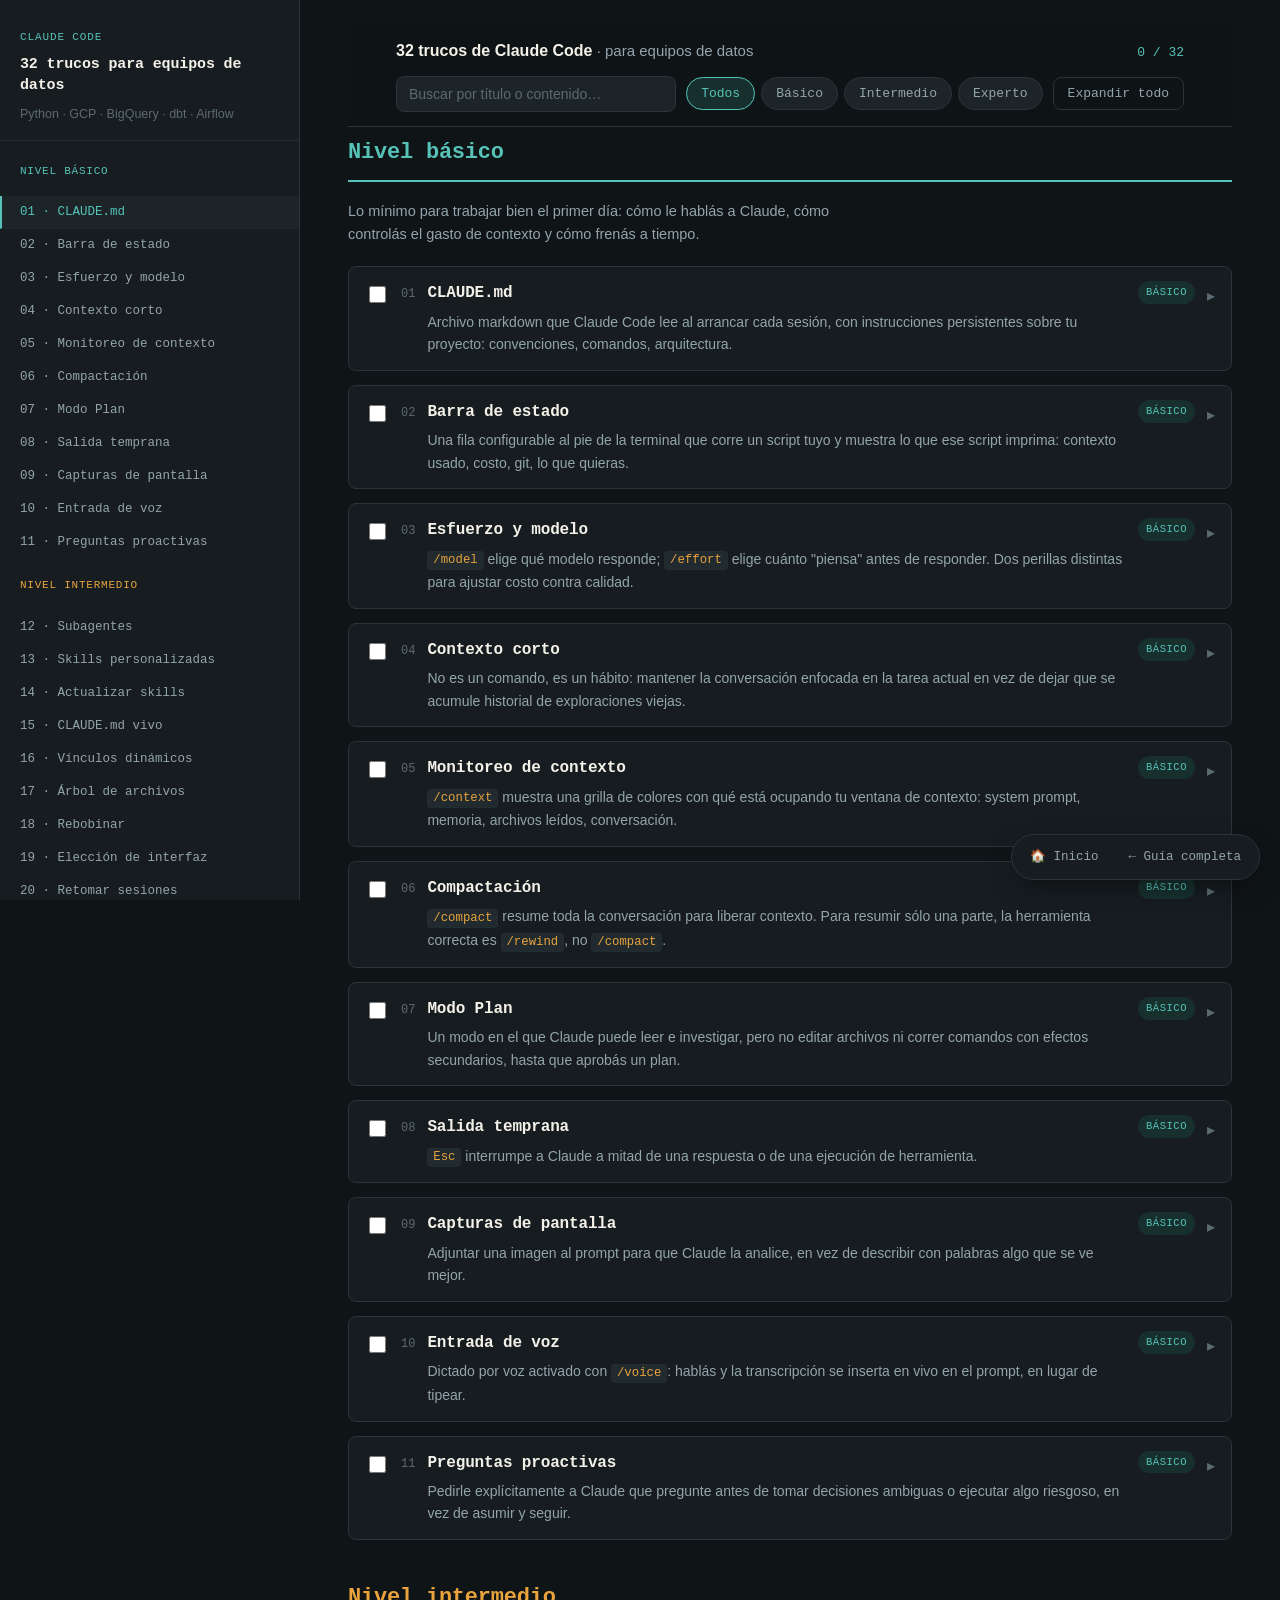
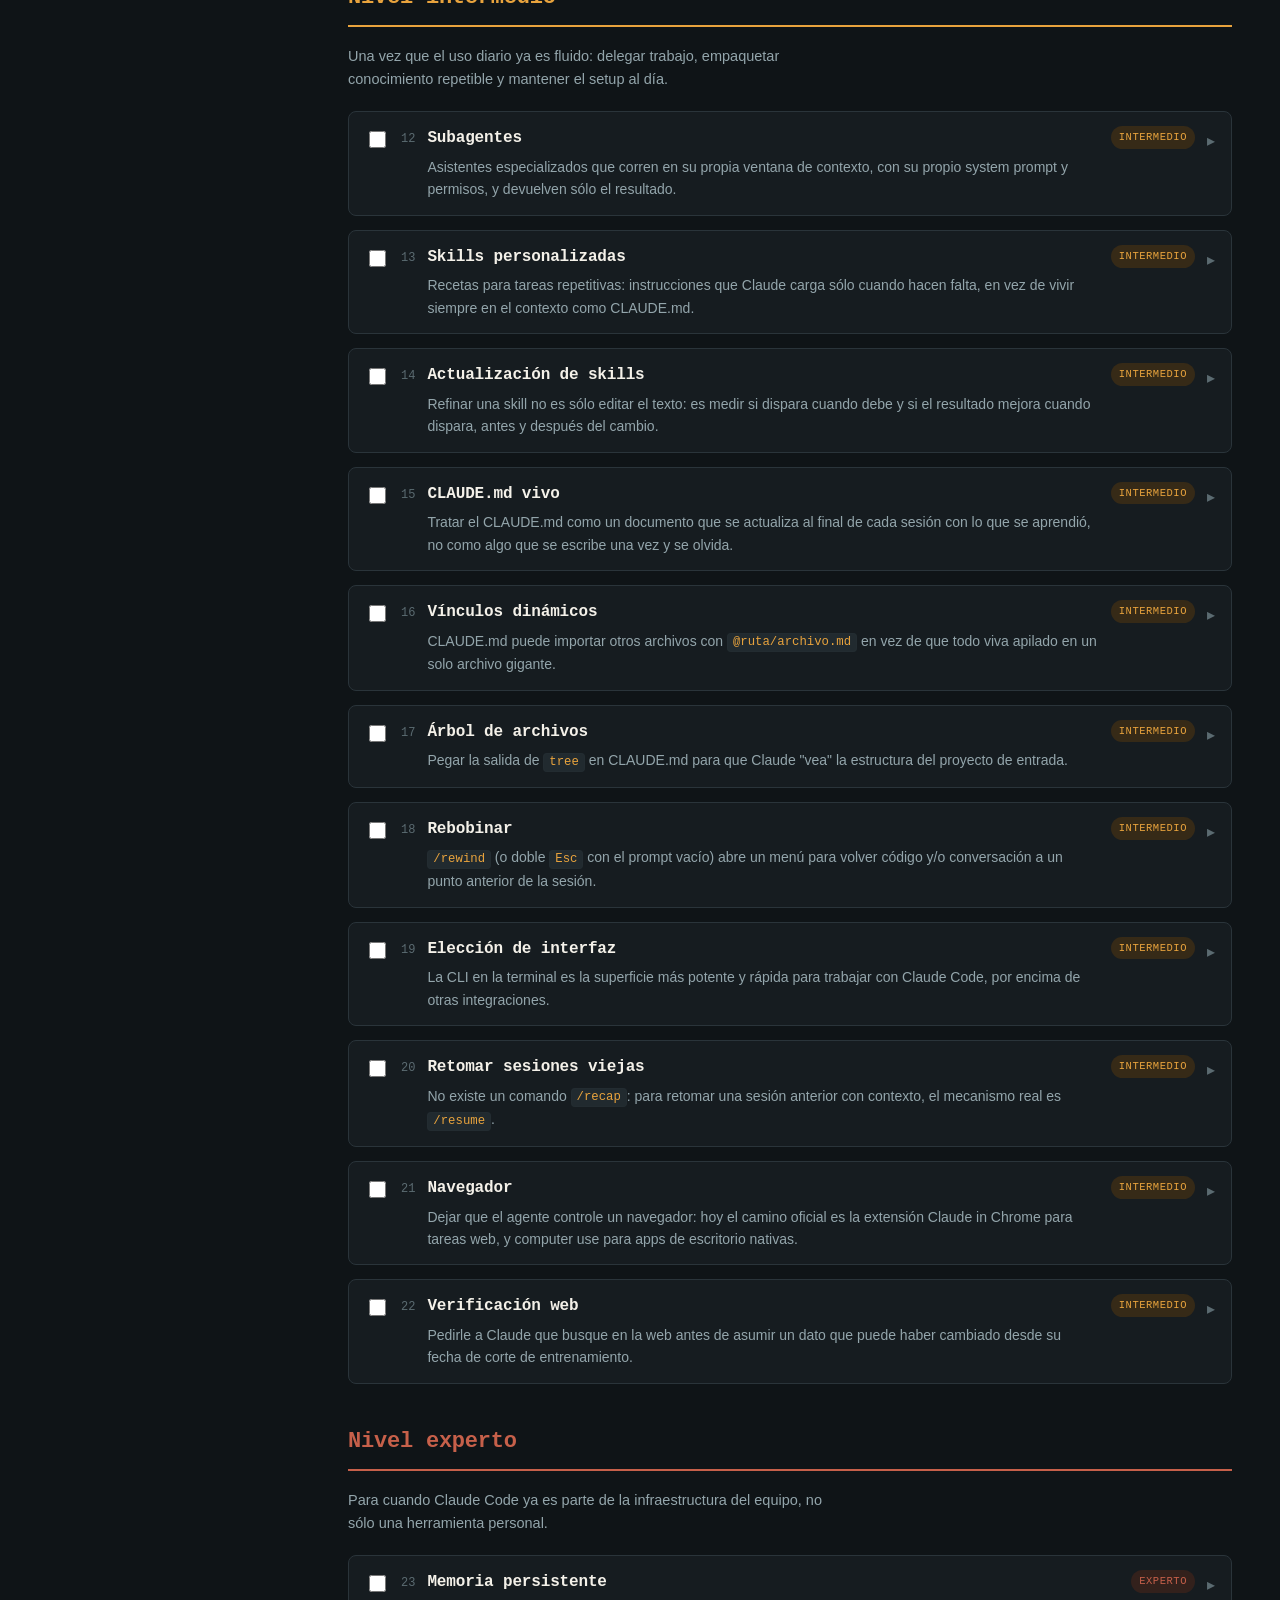
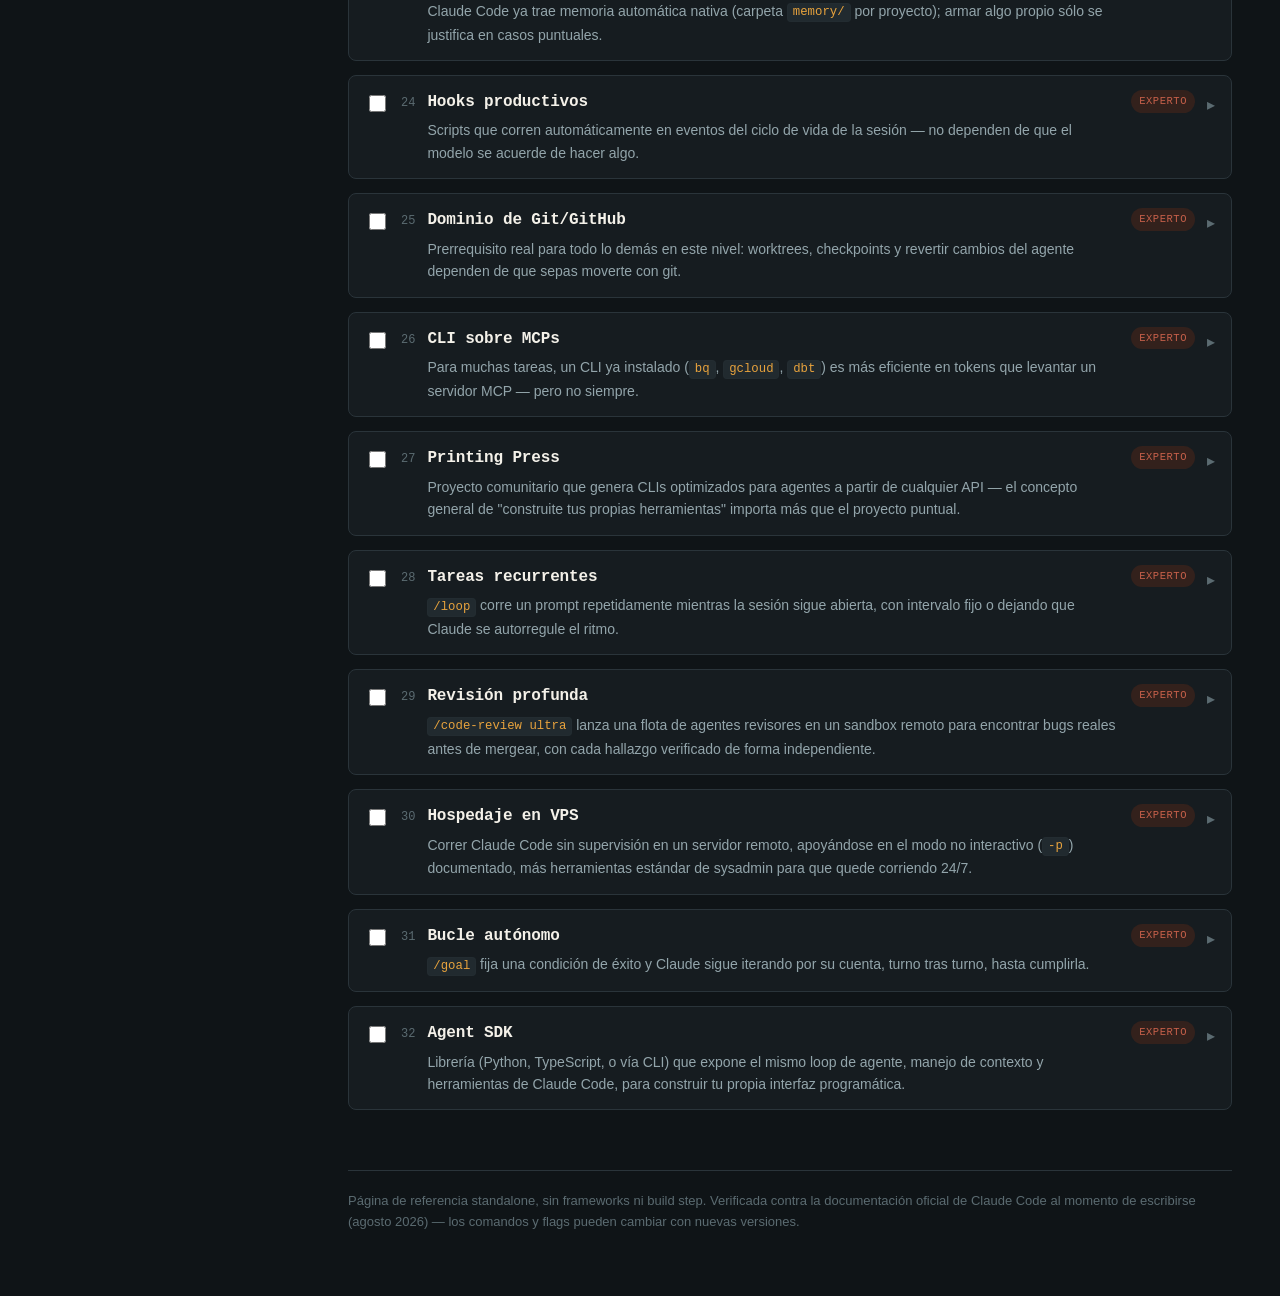
==== commit cdcd7d66: "Unificar assets/ en un mini-sitio navegable Agrega assets/index.html como home con acceso a la guía " ====
--- a/assets/32-trucos-claude-code/index.html
+++ b/assets/32-trucos-claude-code/index.html
@@ -1404,6 +1404,11 @@
   </div>
 </div>
 
+<nav class="nav-flotante" aria-label="Navegación entre páginas">
+  <a href="../index.html">🏠 Inicio</a>
+  <a href="../claude-code-guia-equipo-datos.html">← Guía completa</a>
+</nav>
+
 <script src="script.js"></script>
 </body>
 </html>
--- a/assets/32-trucos-claude-code/styles.css
+++ b/assets/32-trucos-claude-code/styles.css
@@ -747,3 +747,49 @@
     z-index: 25;
   }
 }
+
+/* ==========================================================================
+   Navegación flotante entre páginas
+   ========================================================================== */
+
+.nav-flotante {
+  position: fixed;
+  right: 20px;
+  bottom: 20px;
+  z-index: 60;
+  display: flex;
+  gap: 2px;
+  background: var(--panel);
+  border: 1px solid var(--border);
+  border-radius: 999px;
+  padding: 4px;
+  box-shadow: 0 10px 30px -10px rgba(0, 0, 0, 0.6);
+}
+
+.nav-flotante a {
+  font-family: var(--mono);
+  font-size: 12.5px;
+  color: var(--text-dim);
+  padding: 8px 14px;
+  border-radius: 999px;
+  border-bottom: none;
+  white-space: nowrap;
+}
+
+.nav-flotante a:hover {
+  background: var(--panel-2);
+  color: var(--text);
+  border-bottom: none;
+}
+
+@media (max-width: 480px) {
+  .nav-flotante {
+    right: 12px;
+    bottom: 12px;
+  }
+
+  .nav-flotante a {
+    padding: 8px 10px;
+    font-size: 11.5px;
+  }
+}
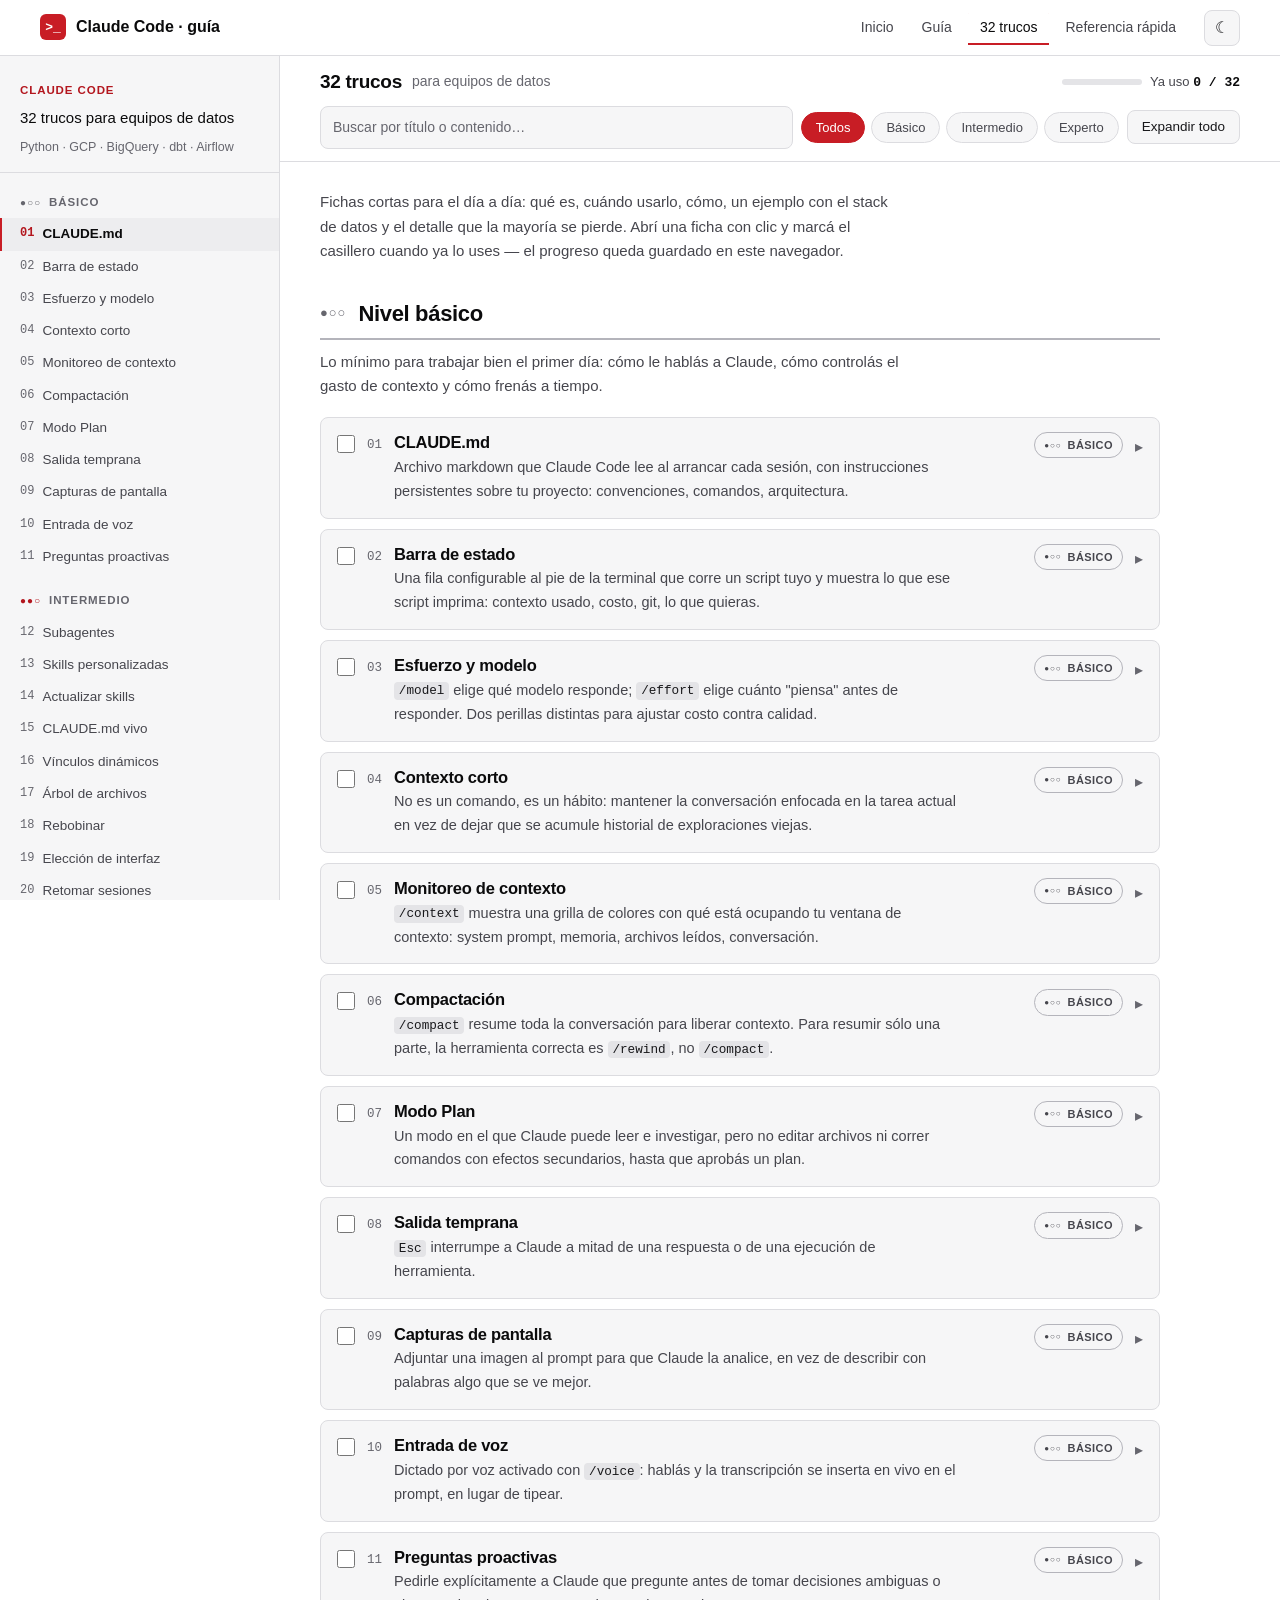
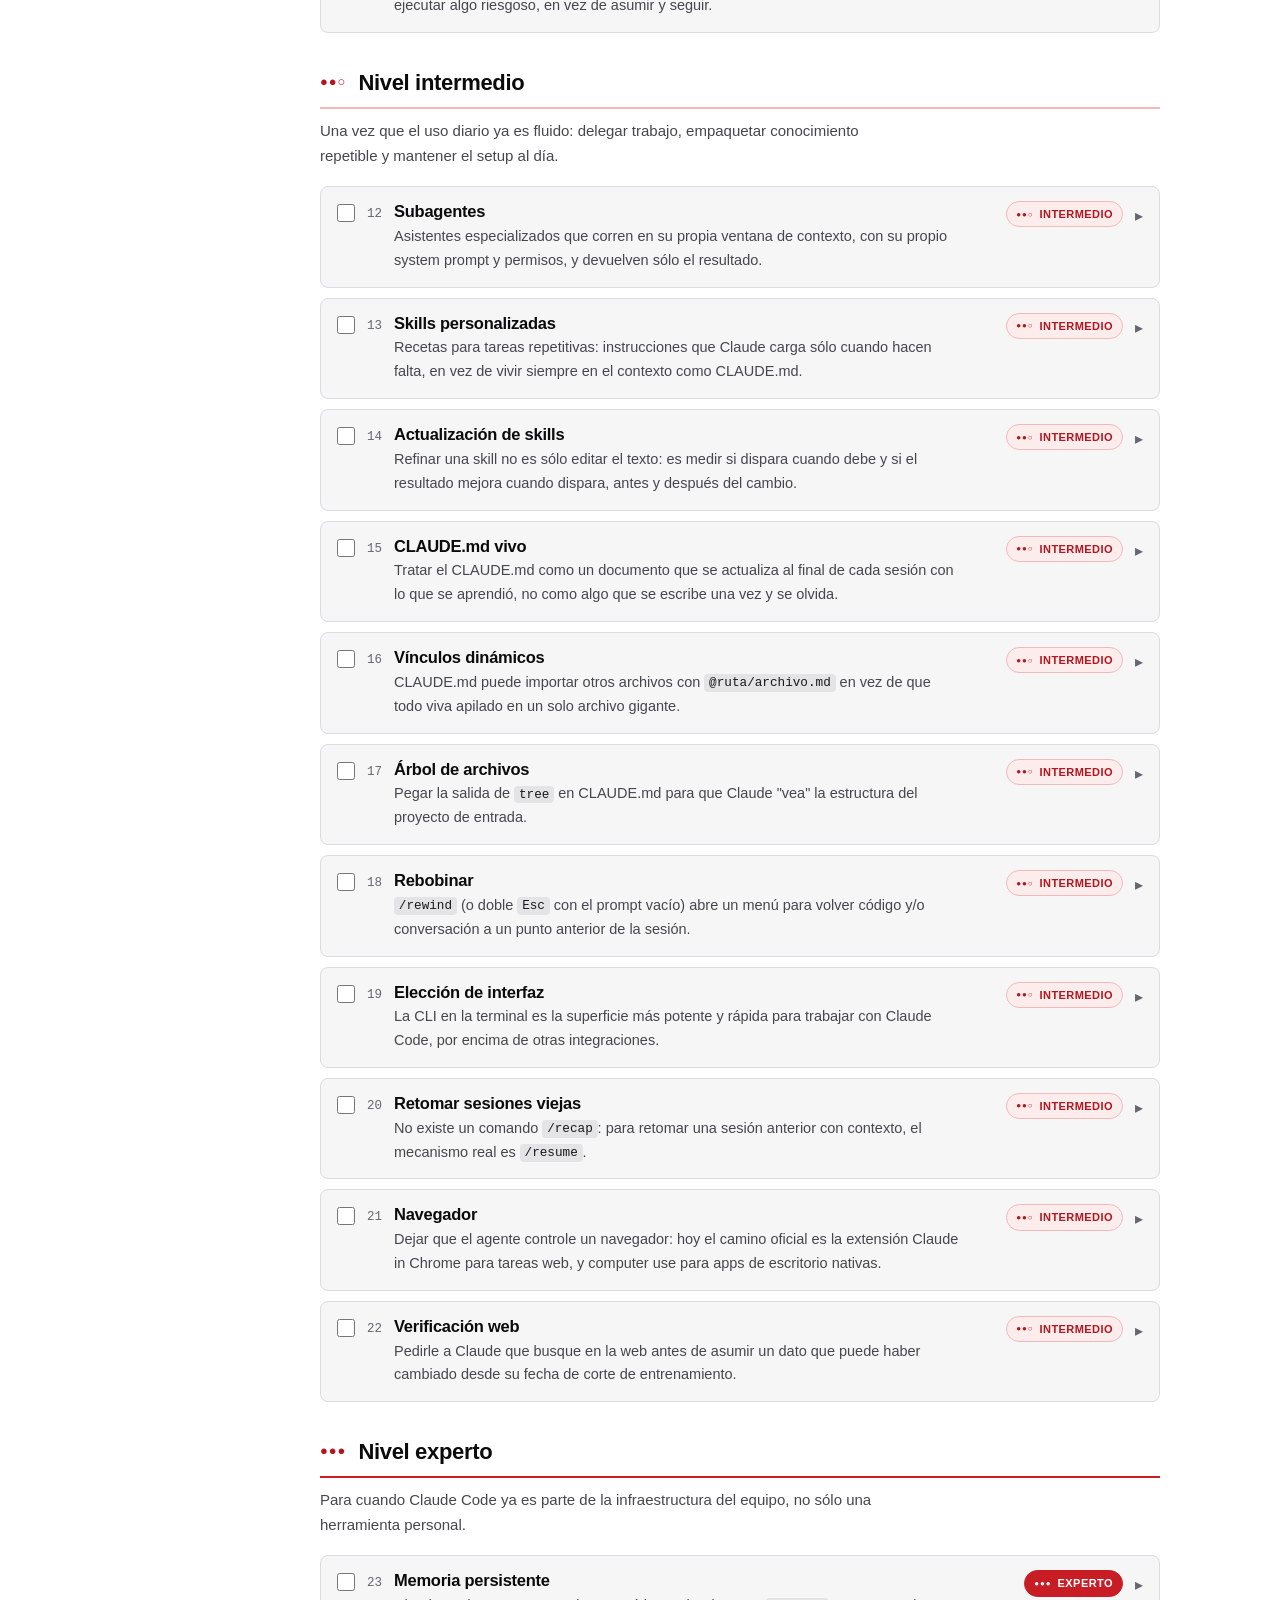
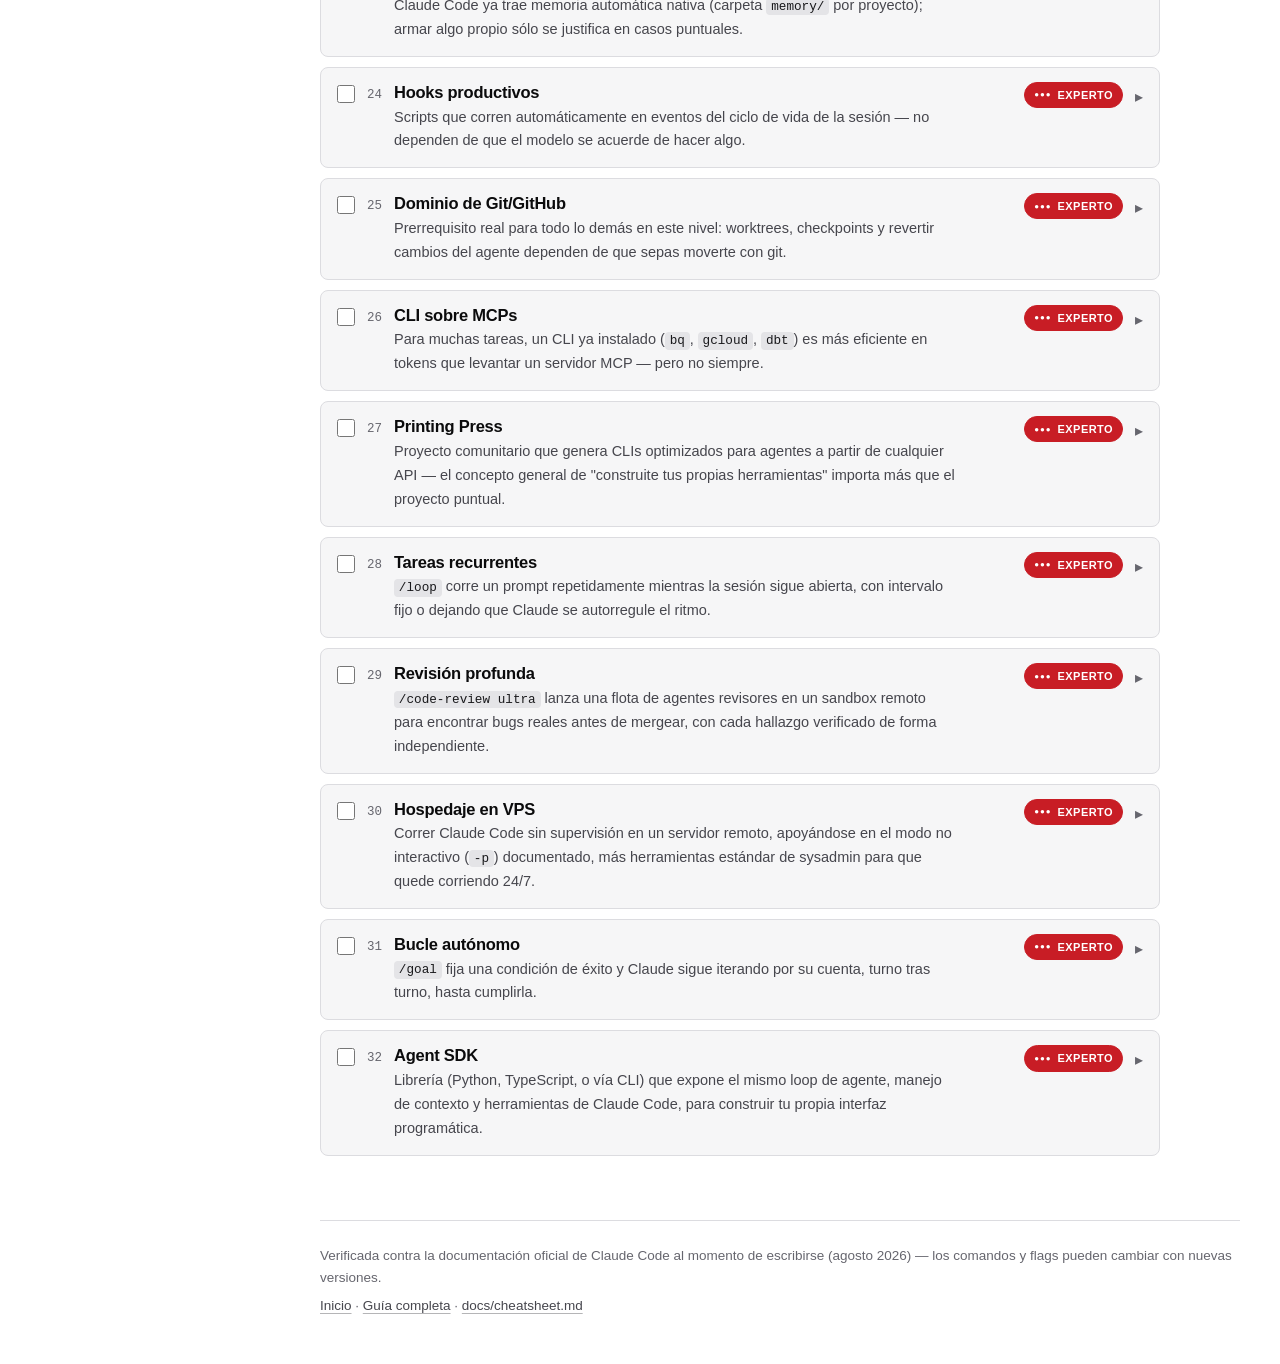
==== commit 4a7d9a3a: "Reestructurar la wiki: docs verificados, ejemplos copiables, sitio rojo/negro y delegación a Gemini " ====
--- a/assets/32-trucos-claude-code/index.html
+++ b/assets/32-trucos-claude-code/index.html
@@ -5,9 +5,25 @@
 <meta name="viewport" content="width=device-width, initial-scale=1.0">
 <title>32 trucos de Claude Code — equipo de datos</title>
 <meta name="description" content="32 técnicas de uso de Claude Code para un equipo de ingeniería de datos (Python, GCP, BigQuery, dbt, Airflow), verificadas contra la documentación oficial.">
+<link rel="stylesheet" href="../css/base.css">
 <link rel="stylesheet" href="styles.css">
+<script src="../js/site.js"></script>
 </head>
 <body>
+<a class="skip-link" href="#contenido">Saltar al contenido</a>
+
+<header class="topnav">
+  <a class="topnav-brand" href="../index.html"><span class="marca" aria-hidden="true">&gt;_</span><span class="nombre">Claude Code · guía</span></a>
+  <nav aria-label="Secciones del sitio">
+    <ul class="topnav-links">
+      <li><a href="../index.html">Inicio</a></li>
+      <li><a href="../claude-code-guia-equipo-datos.html">Guía</a></li>
+      <li><a href="index.html" aria-current="page">32 trucos</a></li>
+      <li><a href="../claude-code-guia-equipo-datos.html#cheatsheet">Referencia<span class="largo"> rápida</span></a></li>
+    </ul>
+  </nav>
+  <button class="theme-toggle" type="button" aria-label="Cambiar tema">☾</button>
+</header>
 
 <div class="overlay-mobile" id="overlay-mobile"></div>
 
@@ -16,64 +32,65 @@
   <nav class="sidebar" id="sidebar" aria-label="Índice de trucos">
     <div class="sidebar-head">
       <span class="etiqueta">Claude Code</span>
-      <h1>32 trucos para equipos de datos</h1>
+      <p class="titulo">32 trucos para equipos de datos</p>
       <p>Python · GCP · BigQuery · dbt · Airflow</p>
     </div>
 
     <div class="indice-grupo" data-nivel="basico">
-      <p class="indice-grupo-titulo">Nivel básico</p>
-      <a class="indice-link" href="#t01">01 · CLAUDE.md</a>
-      <a class="indice-link" href="#t02">02 · Barra de estado</a>
-      <a class="indice-link" href="#t03">03 · Esfuerzo y modelo</a>
-      <a class="indice-link" href="#t04">04 · Contexto corto</a>
-      <a class="indice-link" href="#t05">05 · Monitoreo de contexto</a>
-      <a class="indice-link" href="#t06">06 · Compactación</a>
-      <a class="indice-link" href="#t07">07 · Modo Plan</a>
-      <a class="indice-link" href="#t08">08 · Salida temprana</a>
-      <a class="indice-link" href="#t09">09 · Capturas de pantalla</a>
-      <a class="indice-link" href="#t10">10 · Entrada de voz</a>
-      <a class="indice-link" href="#t11">11 · Preguntas proactivas</a>
+      <p class="indice-grupo-titulo">Básico</p>
+      <a class="indice-link" href="#t01"><span class="num">01</span><span class="txt">CLAUDE.md</span></a>
+      <a class="indice-link" href="#t02"><span class="num">02</span><span class="txt">Barra de estado</span></a>
+      <a class="indice-link" href="#t03"><span class="num">03</span><span class="txt">Esfuerzo y modelo</span></a>
+      <a class="indice-link" href="#t04"><span class="num">04</span><span class="txt">Contexto corto</span></a>
+      <a class="indice-link" href="#t05"><span class="num">05</span><span class="txt">Monitoreo de contexto</span></a>
+      <a class="indice-link" href="#t06"><span class="num">06</span><span class="txt">Compactación</span></a>
+      <a class="indice-link" href="#t07"><span class="num">07</span><span class="txt">Modo Plan</span></a>
+      <a class="indice-link" href="#t08"><span class="num">08</span><span class="txt">Salida temprana</span></a>
+      <a class="indice-link" href="#t09"><span class="num">09</span><span class="txt">Capturas de pantalla</span></a>
+      <a class="indice-link" href="#t10"><span class="num">10</span><span class="txt">Entrada de voz</span></a>
+      <a class="indice-link" href="#t11"><span class="num">11</span><span class="txt">Preguntas proactivas</span></a>
     </div>
 
     <div class="indice-grupo" data-nivel="intermedio">
-      <p class="indice-grupo-titulo">Nivel intermedio</p>
-      <a class="indice-link" href="#t12">12 · Subagentes</a>
-      <a class="indice-link" href="#t13">13 · Skills personalizadas</a>
-      <a class="indice-link" href="#t14">14 · Actualizar skills</a>
-      <a class="indice-link" href="#t15">15 · CLAUDE.md vivo</a>
-      <a class="indice-link" href="#t16">16 · Vínculos dinámicos</a>
-      <a class="indice-link" href="#t17">17 · Árbol de archivos</a>
-      <a class="indice-link" href="#t18">18 · Rebobinar</a>
-      <a class="indice-link" href="#t19">19 · Elección de interfaz</a>
-      <a class="indice-link" href="#t20">20 · Retomar sesiones</a>
-      <a class="indice-link" href="#t21">21 · Navegador</a>
-      <a class="indice-link" href="#t22">22 · Verificación web</a>
+      <p class="indice-grupo-titulo">Intermedio</p>
+      <a class="indice-link" href="#t12"><span class="num">12</span><span class="txt">Subagentes</span></a>
+      <a class="indice-link" href="#t13"><span class="num">13</span><span class="txt">Skills personalizadas</span></a>
+      <a class="indice-link" href="#t14"><span class="num">14</span><span class="txt">Actualizar skills</span></a>
+      <a class="indice-link" href="#t15"><span class="num">15</span><span class="txt">CLAUDE.md vivo</span></a>
+      <a class="indice-link" href="#t16"><span class="num">16</span><span class="txt">Vínculos dinámicos</span></a>
+      <a class="indice-link" href="#t17"><span class="num">17</span><span class="txt">Árbol de archivos</span></a>
+      <a class="indice-link" href="#t18"><span class="num">18</span><span class="txt">Rebobinar</span></a>
+      <a class="indice-link" href="#t19"><span class="num">19</span><span class="txt">Elección de interfaz</span></a>
+      <a class="indice-link" href="#t20"><span class="num">20</span><span class="txt">Retomar sesiones</span></a>
+      <a class="indice-link" href="#t21"><span class="num">21</span><span class="txt">Navegador</span></a>
+      <a class="indice-link" href="#t22"><span class="num">22</span><span class="txt">Verificación web</span></a>
     </div>
 
     <div class="indice-grupo" data-nivel="experto">
-      <p class="indice-grupo-titulo">Nivel experto</p>
-      <a class="indice-link" href="#t23">23 · Memoria persistente</a>
-      <a class="indice-link" href="#t24">24 · Hooks productivos</a>
-      <a class="indice-link" href="#t25">25 · Dominio de Git</a>
-      <a class="indice-link" href="#t26">26 · CLI sobre MCPs</a>
-      <a class="indice-link" href="#t27">27 · Printing Press</a>
-      <a class="indice-link" href="#t28">28 · Tareas recurrentes</a>
-      <a class="indice-link" href="#t29">29 · Revisión profunda</a>
-      <a class="indice-link" href="#t30">30 · Hospedaje en VPS</a>
-      <a class="indice-link" href="#t31">31 · Bucle autónomo</a>
-      <a class="indice-link" href="#t32">32 · Agent SDK</a>
+      <p class="indice-grupo-titulo">Experto</p>
+      <a class="indice-link" href="#t23"><span class="num">23</span><span class="txt">Memoria persistente</span></a>
+      <a class="indice-link" href="#t24"><span class="num">24</span><span class="txt">Hooks productivos</span></a>
+      <a class="indice-link" href="#t25"><span class="num">25</span><span class="txt">Dominio de Git</span></a>
+      <a class="indice-link" href="#t26"><span class="num">26</span><span class="txt">CLI sobre MCPs</span></a>
+      <a class="indice-link" href="#t27"><span class="num">27</span><span class="txt">Printing Press</span></a>
+      <a class="indice-link" href="#t28"><span class="num">28</span><span class="txt">Tareas recurrentes</span></a>
+      <a class="indice-link" href="#t29"><span class="num">29</span><span class="txt">Revisión profunda</span></a>
+      <a class="indice-link" href="#t30"><span class="num">30</span><span class="txt">Hospedaje en VPS</span></a>
+      <a class="indice-link" href="#t31"><span class="num">31</span><span class="txt">Bucle autónomo</span></a>
+      <a class="indice-link" href="#t32"><span class="num">32</span><span class="txt">Agent SDK</span></a>
     </div>
   </nav>
 
-  <div class="contenido-principal">
+  <div class="contenido" id="contenido">
 
     <header class="encabezado">
       <div class="encabezado-top">
         <div class="encabezado-titulo">
-          <button class="btn-indice-mobile" id="btn-indice-mobile" type="button" aria-expanded="false" aria-controls="sidebar">☰ Índice</button>
-          <span><strong>32 trucos de Claude Code</strong> · para equipos de datos</span>
+          <button class="btn btn-indice-mobile" id="btn-indice-mobile" type="button" aria-expanded="false" aria-controls="sidebar">☰ Índice</button>
+          <h1>32 trucos</h1>
+          <span class="sub">para equipos de datos</span>
         </div>
-        <span class="progreso" id="progreso-contador" aria-live="polite">0 / 32</span>
+        <span class="progreso"><span class="progreso-barra" aria-hidden="true"><span id="progreso-barra"></span></span><span>Ya uso <strong id="progreso-contador" aria-live="polite">0 / 32</strong></span></span>
       </div>
       <div class="controles">
         <div class="buscador">
@@ -85,11 +102,12 @@
           <button class="filtro-btn" type="button" data-filtro="intermedio" aria-pressed="false">Intermedio</button>
           <button class="filtro-btn" type="button" data-filtro="experto" aria-pressed="false">Experto</button>
         </div>
-        <button class="btn-expandir" id="btn-expandir" type="button">Expandir todo</button>
+        <button class="btn btn-expandir" id="btn-expandir" type="button">Expandir todo</button>
       </div>
     </header>
 
     <main>
+      <p class="intro-trucos">Fichas cortas para el día a día: qué es, cuándo usarlo, cómo, un ejemplo con el stack de datos y el detalle que la mayoría se pierde. Abrí una ficha con clic y marcá el casillero cuando ya lo uses — el progreso queda guardado en este navegador.</p>
       <p class="sin-resultados" id="sin-resultados">Ningún truco coincide con la búsqueda.</p>
 
       <!-- ================================================================
@@ -1398,16 +1416,12 @@
     </main>
 
     <footer class="pie">
-      <p>Página de referencia standalone, sin frameworks ni build step. Verificada contra la documentación oficial de Claude Code al momento de escribirse (agosto 2026) — los comandos y flags pueden cambiar con nuevas versiones.</p>
+      <p>Verificada contra la documentación oficial de Claude Code al momento de escribirse (agosto 2026) — los comandos y flags pueden cambiar con nuevas versiones.</p>
+      <p><a href="../index.html">Inicio</a> · <a href="../claude-code-guia-equipo-datos.html">Guía completa</a> · <a href="../../docs/cheatsheet.md">docs/cheatsheet.md</a></p>
     </footer>
 
   </div>
 </div>
-
-<nav class="nav-flotante" aria-label="Navegación entre páginas">
-  <a href="../index.html">🏠 Inicio</a>
-  <a href="../claude-code-guia-equipo-datos.html">← Guía completa</a>
-</nav>
 
 <script src="script.js"></script>
 </body>
--- a/assets/css/base.css
+++ b/assets/css/base.css
@@ -0,0 +1,642 @@
+/* ==========================================================================
+   Claude Code · guía — sistema de diseño compartido
+   Lo usan: index.html, claude-code-guia-equipo-datos.html y 32-trucos-claude-code/.
+   Paleta: negro + escala de grises + blanco roto, con un rojo como único acento.
+   Tema oscuro por defecto; claro vía prefers-color-scheme o el toggle (data-theme).
+   ========================================================================== */
+
+:root {
+  /* --- superficies (oscuro) --- */
+  --bg: #0b0b0c;
+  --surface-1: #141416;   /* paneles, sidebar */
+  --surface-2: #1c1c1f;   /* hover, elementos elevados */
+  --surface-3: #26262a;   /* código inline, inputs */
+  --code-bg: #101012;
+  --border: #2e2e33;
+  --border-strong: #46464d;
+
+  /* --- texto --- */
+  --text: #f2f2f0;        /* blanco roto */
+  --text-2: #b8b8bd;      /* secundario */
+  --text-3: #8c8c93;      /* terciario / metadatos (AA sobre --bg y --surface-1) */
+  --heading: #ffffff;
+
+  /* --- acento rojo --- */
+  --accent: #e5383b;        /* bordes, marcadores, foco */
+  --accent-text: #ff6b6e;   /* texto rojo legible sobre negro (links, labels) */
+  --accent-strong: #c81d25; /* fondos sólidos con texto blanco (AA) */
+  --accent-soft: #2a1012;   /* fondo de badges / callout "cuidado" */
+  --accent-border: #5c1d20;
+  --on-accent: #ffffff;
+
+  /* --- tipografía --- */
+  --sans: -apple-system, BlinkMacSystemFont, "Segoe UI", Roboto, "Helvetica Neue", Arial, sans-serif;
+  --mono: ui-monospace, "SF Mono", "Cascadia Code", "JetBrains Mono", Menlo, Consolas, monospace;
+  --measure: 70ch;
+
+  /* --- layout --- */
+  --topnav-h: 56px;
+  --sidebar-w: 280px;
+  --radius: 8px;
+  --gutter: clamp(16px, 4vw, 40px);
+
+  color-scheme: dark;
+}
+
+/* Tema claro: blanco + grises + rojo */
+@media (prefers-color-scheme: light) {
+  :root:not([data-theme="dark"]) {
+    --bg: #ffffff;
+    --surface-1: #f6f6f7;
+    --surface-2: #ededef;
+    --surface-3: #e4e4e7;
+    --code-bg: #f4f4f5;
+    --border: #dcdce0;
+    --border-strong: #b4b4bb;
+    --text: #18181b;
+    --text-2: #46464d;
+    --text-3: #66666e;
+    --heading: #0b0b0c;
+    --accent: #c81d25;
+    --accent-text: #b3161e;
+    --accent-strong: #c81d25;
+    --accent-soft: #fdecec;
+    --accent-border: #f2b8ba;
+    color-scheme: light;
+  }
+}
+
+:root[data-theme="light"] {
+  --bg: #ffffff;
+  --surface-1: #f6f6f7;
+  --surface-2: #ededef;
+  --surface-3: #e4e4e7;
+  --code-bg: #f4f4f5;
+  --border: #dcdce0;
+  --border-strong: #b4b4bb;
+  --text: #18181b;
+  --text-2: #46464d;
+  --text-3: #66666e;
+  --heading: #0b0b0c;
+  --accent: #c81d25;
+  --accent-text: #b3161e;
+  --accent-strong: #c81d25;
+  --accent-soft: #fdecec;
+  --accent-border: #f2b8ba;
+  color-scheme: light;
+}
+
+/* ==========================================================================
+   Base
+   ========================================================================== */
+
+*, *::before, *::after { box-sizing: border-box; }
+
+html {
+  scroll-padding-top: calc(var(--topnav-h) + 16px);
+  -webkit-text-size-adjust: 100%;
+}
+
+@media (prefers-reduced-motion: reduce) {
+  *, *::before, *::after {
+    animation: none !important;
+    transition: none !important;
+    scroll-behavior: auto !important;
+  }
+}
+
+body { overflow-x: clip; max-width: 100%; }
+
+body {
+  margin: 0;
+  background: var(--bg);
+  color: var(--text);
+  font-family: var(--sans);
+  font-size: 16px;
+  line-height: 1.65;
+  -webkit-font-smoothing: antialiased;
+}
+
+::selection { background: var(--accent-strong); color: var(--on-accent); }
+
+a {
+  color: var(--accent-text);
+  text-decoration: underline;
+  text-decoration-thickness: 1px;
+  text-underline-offset: 3px;
+  text-decoration-color: color-mix(in srgb, currentColor 40%, transparent);
+}
+a:hover { text-decoration-color: currentColor; }
+
+:focus-visible {
+  outline: 2px solid var(--accent);
+  outline-offset: 2px;
+  border-radius: 4px;
+}
+
+h1, h2, h3, h4 {
+  font-family: var(--sans);
+  font-weight: 700;
+  line-height: 1.25;
+  letter-spacing: -0.015em;
+  color: var(--heading);
+  margin: 0 0 0.5em;
+}
+
+p { margin: 0 0 1em; }
+strong { color: var(--heading); font-weight: 650; }
+
+code, kbd {
+  font-family: var(--mono);
+  font-size: 0.875em;
+  background: var(--surface-3);
+  color: var(--text);
+  padding: 0.1em 0.38em;
+  border-radius: 4px;
+  overflow-wrap: anywhere;
+}
+
+kbd { border: 1px solid var(--border-strong); border-bottom-width: 2px; }
+
+ul, ol { margin: 0 0 1em; padding-left: 1.35em; }
+li { margin-bottom: 0.4em; }
+li::marker { color: var(--accent); }
+
+button { font-family: inherit; }
+
+.sr-only {
+  position: absolute; width: 1px; height: 1px; padding: 0; margin: -1px;
+  overflow: hidden; clip: rect(0 0 0 0); white-space: nowrap; border: 0;
+}
+
+.skip-link {
+  position: absolute; left: 8px; top: -60px; z-index: 100;
+  background: var(--accent-strong); color: var(--on-accent);
+  padding: 8px 14px; border-radius: var(--radius); text-decoration: none;
+}
+.skip-link:focus { top: 8px; }
+
+/* ==========================================================================
+   Navegación superior común
+   ========================================================================== */
+
+.topnav {
+  position: sticky;
+  top: 0;
+  z-index: 40;
+  height: var(--topnav-h);
+  display: flex;
+  align-items: center;
+  gap: 16px;
+  padding: 0 var(--gutter);
+  background: var(--bg);
+  border-bottom: 1px solid var(--border);
+}
+
+.topnav-brand {
+  display: inline-flex;
+  align-items: center;
+  gap: 10px;
+  font-weight: 700;
+  color: var(--heading);
+  text-decoration: none;
+  white-space: nowrap;
+  flex-shrink: 0;
+}
+
+.topnav-brand .marca {
+  display: inline-grid;
+  place-items: center;
+  width: 26px; height: 26px;
+  border-radius: 6px;
+  background: var(--accent-strong);
+  color: var(--on-accent);
+  font-family: var(--mono);
+  font-size: 13px;
+  font-weight: 700;
+}
+
+.topnav > nav { flex: 1; min-width: 0; display: flex; justify-content: flex-end; }
+
+.topnav-links {
+  display: flex;
+  gap: 4px;
+  margin: 0 0 0 auto;
+  padding: 0;
+  list-style: none;
+  min-width: 0;
+  overflow-x: auto;
+  scrollbar-width: none;
+}
+.topnav-links::-webkit-scrollbar { display: none; }
+.topnav-links li { margin: 0; }
+
+.topnav-links a {
+  display: block;
+  padding: 6px 12px;
+  border-radius: 6px;
+  color: var(--text-2);
+  font-size: 14px;
+  font-weight: 500;
+  text-decoration: none;
+  white-space: nowrap;
+}
+.topnav-links a:hover { color: var(--heading); background: var(--surface-2); }
+.topnav-links a[aria-current="page"] {
+  color: var(--heading);
+  box-shadow: inset 0 -2px 0 var(--accent);
+  border-radius: 6px 6px 0 0;
+}
+
+.theme-toggle {
+  flex-shrink: 0;
+  display: inline-flex;
+  align-items: center;
+  justify-content: center;
+  width: 36px; height: 36px;
+  background: var(--surface-1);
+  border: 1px solid var(--border);
+  border-radius: 8px;
+  color: var(--text);
+  cursor: pointer;
+  font-size: 16px;
+  line-height: 1;
+}
+.theme-toggle:hover { border-color: var(--border-strong); }
+
+@media (max-width: 560px) {
+  .topnav { gap: 8px; }
+  .topnav-brand .nombre { display: none; }
+  .topnav-links a { padding: 6px 8px; font-size: 13.5px; }
+  .topnav-links .largo { display: none; }
+}
+
+/* ==========================================================================
+   Layout con índice lateral (guía y trucos)
+   ========================================================================== */
+
+.shell {
+  display: flex;
+  min-height: calc(100vh - var(--topnav-h));
+}
+
+.contenido {
+  flex: 1;
+  min-width: 0;
+}
+
+.sidebar {
+  width: var(--sidebar-w);
+  flex-shrink: 0;
+  position: sticky;
+  top: var(--topnav-h);
+  height: calc(100vh - var(--topnav-h));
+  overflow-y: auto;
+  background: var(--surface-1);
+  border-right: 1px solid var(--border);
+  padding: 20px 0 40px;
+  overscroll-behavior: contain;
+}
+
+.sidebar-head {
+  padding: 0 20px 14px;
+  margin-bottom: 6px;
+  border-bottom: 1px solid var(--border);
+}
+.sidebar-head .etiqueta {
+  font-size: 11.5px;
+  font-weight: 600;
+  letter-spacing: 0.08em;
+  text-transform: uppercase;
+  color: var(--accent-text);
+}
+.sidebar-head h1, .sidebar-head .titulo {
+  font-size: 15px;
+  margin: 4px 0 0;
+  color: var(--heading);
+}
+.sidebar-head p { font-size: 12.5px; color: var(--text-3); margin: 6px 0 0; }
+
+.indice-grupo { margin-bottom: 4px; }
+
+.indice-grupo-titulo {
+  margin: 0;
+  padding: 14px 20px 6px;
+  font-size: 11.5px;
+  font-weight: 700;
+  letter-spacing: 0.08em;
+  text-transform: uppercase;
+  color: var(--text-3);
+}
+.indice-grupo-titulo .n { color: var(--accent-text); margin-right: 4px; }
+
+.indice-link {
+  display: flex;
+  gap: 8px;
+  padding: 5px 20px 5px 18px;
+  border-left: 2px solid transparent;
+  color: var(--text-2);
+  font-size: 13.5px;
+  text-decoration: none;
+  white-space: nowrap;
+  overflow: hidden;
+  text-overflow: ellipsis;
+}
+.indice-link .num {
+  font-family: var(--mono);
+  font-size: 12px;
+  color: var(--text-3);
+  flex-shrink: 0;
+  padding-top: 1px;
+}
+.indice-link .txt { overflow: hidden; text-overflow: ellipsis; }
+.indice-link:hover { color: var(--heading); background: var(--surface-2); }
+.indice-link.activo {
+  color: var(--heading);
+  border-left-color: var(--accent);
+  background: var(--surface-2);
+  font-weight: 600;
+}
+.indice-link.activo .num { color: var(--accent-text); }
+.indice-link.pendiente .txt::after {
+  content: " ·  pronto";
+  color: var(--text-3);
+  font-weight: 400;
+  font-size: 12px;
+}
+
+.overlay-mobile { display: none; }
+
+@media (max-width: 900px) {
+  .sidebar {
+    position: fixed;
+    top: var(--topnav-h);
+    left: 0;
+    bottom: 0;
+    height: auto;
+    width: min(320px, 85vw);
+    z-index: 35;
+    transform: translateX(-100%);
+    visibility: hidden;
+    box-shadow: 8px 0 24px rgba(0, 0, 0, 0.35);
+  }
+  .sidebar.abierto { transform: none; visibility: visible; }
+
+  .overlay-mobile.visible {
+    display: block;
+    position: fixed;
+    inset: var(--topnav-h) 0 0 0;
+    background: rgba(0, 0, 0, 0.55);
+    z-index: 30;
+  }
+
+}
+
+/* ==========================================================================
+   Botones
+   ========================================================================== */
+
+.btn {
+  display: inline-flex;
+  align-items: center;
+  gap: 6px;
+  padding: 8px 14px;
+  border-radius: var(--radius);
+  border: 1px solid var(--border);
+  background: var(--surface-1);
+  color: var(--text);
+  font-size: 13.5px;
+  font-weight: 500;
+  line-height: 1.2;
+  cursor: pointer;
+  text-decoration: none;
+  white-space: nowrap;
+}
+.btn:hover { border-color: var(--border-strong); background: var(--surface-2); }
+.btn-primario {
+  background: var(--accent-strong);
+  border-color: var(--accent-strong);
+  color: var(--on-accent);
+}
+.btn-primario:hover { background: var(--accent-strong); border-color: var(--heading); }
+
+/* ==========================================================================
+   Contenido de lectura (prosa)
+   ========================================================================== */
+
+.prosa { max-width: var(--measure); }
+.prosa p, .prosa li { color: var(--text); }
+
+/* --- recuadro "En 30 segundos" --- */
+.resumen-30 {
+  margin: 0 0 28px;
+  padding: 14px 18px;
+  background: var(--surface-1);
+  border: 1px solid var(--border);
+  border-left: 4px solid var(--accent);
+  border-radius: 0 var(--radius) var(--radius) 0;
+}
+.resumen-30 .lbl {
+  display: block;
+  font-size: 11.5px;
+  font-weight: 700;
+  letter-spacing: 0.08em;
+  text-transform: uppercase;
+  color: var(--accent-text);
+  margin-bottom: 4px;
+}
+.resumen-30 p { margin: 0; color: var(--text); font-size: 15.5px; }
+
+/* --- callouts --- */
+.callout {
+  margin: 22px 0;
+  padding: 14px 18px;
+  border-radius: var(--radius);
+  border: 1px solid var(--border);
+  background: var(--surface-1);
+  font-size: 15px;
+}
+.callout p:last-child { margin-bottom: 0; }
+.callout .lbl {
+  display: flex;
+  align-items: center;
+  gap: 8px;
+  font-size: 12px;
+  font-weight: 700;
+  letter-spacing: 0.06em;
+  text-transform: uppercase;
+  margin-bottom: 6px;
+  color: var(--heading);
+}
+.callout .lbl::before {
+  display: inline-grid;
+  place-items: center;
+  width: 20px; height: 20px;
+  border-radius: 50%;
+  font-size: 12px;
+  font-weight: 700;
+  letter-spacing: 0;
+  flex-shrink: 0;
+}
+/* truco: neutro, con marca blanca/negra */
+.callout-tip { border-left: 4px solid var(--text-2); }
+.callout-tip .lbl::before { content: "✓"; background: var(--text); color: var(--bg); }
+/* cuidado: rojo */
+.callout-warn { background: var(--accent-soft); border-color: var(--accent-border); border-left: 4px solid var(--accent); }
+.callout-warn .lbl { color: var(--accent-text); }
+.callout-warn .lbl::before { content: "!"; background: var(--accent-strong); color: var(--on-accent); }
+/* ejemplo / dato: gris */
+.callout-ex { border-left: 4px solid var(--border-strong); }
+.callout-ex .lbl::before { content: "i"; background: var(--surface-3); color: var(--text); font-family: var(--mono); }
+
+/* --- bloques de código con botón copiar --- */
+.bloque-codigo {
+  position: relative;
+  margin: 16px 0;
+  background: var(--code-bg);
+  border: 1px solid var(--border);
+  border-radius: var(--radius);
+  overflow: hidden;
+}
+.bloque-codigo pre {
+  margin: 0;
+  padding: 14px 16px;
+  padding-right: 84px;
+  overflow-x: auto;
+  font-family: var(--mono);
+  font-size: 13px;
+  line-height: 1.6;
+}
+.bloque-codigo code {
+  display: block;
+  background: none;
+  padding: 0;
+  border: 0;
+  color: var(--text);
+  white-space: pre;
+  overflow-wrap: normal;
+  font-size: inherit;
+}
+.btn-copiar {
+  position: absolute;
+  top: 8px;
+  right: 8px;
+  padding: 4px 10px;
+  border-radius: 6px;
+  border: 1px solid var(--border);
+  background: var(--surface-2);
+  color: var(--text-2);
+  font-size: 12px;
+  font-weight: 500;
+  cursor: pointer;
+}
+.btn-copiar:hover { color: var(--heading); border-color: var(--border-strong); }
+.btn-copiar.copiado { color: var(--on-accent); background: var(--accent-strong); border-color: var(--accent-strong); }
+
+@media (max-width: 480px) {
+  .bloque-codigo pre { padding-right: 16px; padding-top: 42px; }
+}
+
+/* resaltado mínimo dentro de bloques */
+.tok-c { color: var(--text-3); }
+.tok-k { color: var(--accent-text); }
+.tok-s { color: var(--text-2); }
+
+/* --- diagramas / árboles de archivos en mono --- */
+.filetree {
+  margin: 16px 0;
+  padding: 14px 16px;
+  background: var(--code-bg);
+  border: 1px solid var(--border);
+  border-radius: var(--radius);
+  font-family: var(--mono);
+  font-size: 13px;
+  line-height: 1.8;
+  color: var(--text-2);
+  overflow-x: auto;
+  white-space: nowrap;
+}
+.filetree .d { color: var(--accent-text); }
+.filetree .c { color: var(--text-3); }
+
+/* --- tablas --- */
+.tabla-wrap { overflow-x: auto; margin: 18px 0; }
+table { width: 100%; border-collapse: collapse; font-size: 14.5px; }
+th {
+  text-align: left;
+  padding: 8px 12px;
+  font-size: 12px;
+  font-weight: 700;
+  letter-spacing: 0.05em;
+  text-transform: uppercase;
+  color: var(--text-3);
+  border-bottom: 2px solid var(--border-strong);
+}
+td {
+  padding: 10px 12px;
+  vertical-align: top;
+  border-bottom: 1px solid var(--border);
+  color: var(--text-2);
+}
+td:first-child { color: var(--text); }
+tr:last-child td { border-bottom: 0; }
+td code { white-space: nowrap; }
+
+/* --- tarjetas --- */
+.grid2 {
+  display: grid;
+  grid-template-columns: repeat(auto-fit, minmax(240px, 1fr));
+  gap: 12px;
+  margin: 18px 0;
+}
+.card {
+  background: var(--surface-1);
+  border: 1px solid var(--border);
+  border-radius: var(--radius);
+  padding: 16px 18px;
+}
+.card h4 { font-size: 15px; margin-bottom: 6px; }
+.card p { font-size: 14px; color: var(--text-2); margin: 0; }
+
+/* --- etiquetas / badges --- */
+.badge {
+  display: inline-flex;
+  align-items: center;
+  gap: 6px;
+  padding: 2px 9px;
+  border-radius: 999px;
+  border: 1px solid var(--border-strong);
+  font-size: 11.5px;
+  font-weight: 600;
+  letter-spacing: 0.04em;
+  text-transform: uppercase;
+  color: var(--text-2);
+  white-space: nowrap;
+}
+.badge-acento { border-color: var(--accent-border); background: var(--accent-soft); color: var(--accent-text); }
+
+/* ==========================================================================
+   Pie de página
+   ========================================================================== */
+
+.pie {
+  margin-top: 64px;
+  padding: 24px 0 40px;
+  border-top: 1px solid var(--border);
+  color: var(--text-3);
+  font-size: 13.5px;
+}
+.pie p { margin: 0 0 6px; }
+.pie a { color: var(--text-2); }
+
+/* El botón de índice solo existe en pantallas chicas (va al final para
+   ganarle a .btn, que también define display). */
+.btn-indice-mobile { display: none; }
+@media (max-width: 900px) {
+  .btn-indice-mobile { display: inline-flex; }
+}
+
+@media (max-width: 640px) {
+  td code { white-space: normal; }
+  td, th { padding-left: 8px; padding-right: 8px; }
+}
--- a/assets/32-trucos-claude-code/styles.css
+++ b/assets/32-trucos-claude-code/styles.css
@@ -1,169 +1,56 @@
 /* ==========================================================================
-   32 trucos de Claude Code — hoja de estilos
-   Tema oscuro único, sin dependencias externas.
+   32 trucos de Claude Code — estilos propios de la página.
+   Tokens, tipografía, topnav, sidebar, bloques de código y tema claro/oscuro
+   vienen de ../css/base.css.
+   Niveles: se distinguen por intensidad (gris → rojo contorno → rojo sólido)
+   y por un indicador de 1–3 puntos, sin colores nuevos.
    ========================================================================== */
 
 :root {
-  --bg: #0f1417;
-  --panel: #161c20;
-  --panel-2: #1c2428;
-  --panel-3: #212a2f;
-  --border: #2a343a;
-  --border-soft: #232c31;
-  --text: #e6edf0;
-  --text-dim: #93a5ab;
-  --text-faint: #5b6b71;
-
-  --teal: #56c2b8;
-  --teal-soft: #17302d;
-  --amber: #e8a33d;
-  --amber-soft: #362a17;
-  --rust: #c6604a;
-  --rust-soft: #33211c;
-
-  --focus: #7fd9d0;
-
-  --mono: ui-monospace, "SF Mono", "Cascadia Code", "Fira Code", Menlo, Consolas, monospace;
-  --sans: -apple-system, BlinkMacSystemFont, "Segoe UI", Helvetica, Arial, sans-serif;
-
-  --sidebar-w: 300px;
-  --header-h: 132px;
-  --radius: 8px;
-}
-
-* {
-  box-sizing: border-box;
-}
-
-@media (prefers-reduced-motion: reduce) {
-  *,
-  *::before,
-  *::after {
-    animation-duration: 0.001ms !important;
-    animation-iteration-count: 1 !important;
-    transition-duration: 0.001ms !important;
-    scroll-behavior: auto !important;
-  }
+  --controles-h: 116px;
 }
 
 html {
-  scroll-behavior: smooth;
-  scroll-padding-top: calc(var(--header-h) + 16px);
-}
-
-html, body {
-  overflow-x: hidden;
-  max-width: 100%;
-}
-
-body {
-  margin: 0;
-  background: var(--bg);
-  color: var(--text);
-  font-family: var(--sans);
-  font-size: 16px;
-  line-height: 1.6;
-  -webkit-font-smoothing: antialiased;
-}
-
-::selection {
-  background: var(--teal);
-  color: #0b1213;
-}
-
-a {
-  color: var(--teal);
-  text-decoration: none;
-  border-bottom: 1px solid transparent;
-}
-
-a:hover {
-  border-bottom-color: var(--teal);
-}
-
-:focus-visible {
-  outline: 2px solid var(--focus);
-  outline-offset: 2px;
-  border-radius: 4px;
-}
-
-h1, h2, h3, h4 {
+  scroll-padding-top: calc(var(--topnav-h) + var(--controles-h) + 12px);
+}
+
+/* ---------- indicador de nivel (●○○ / ●●○ / ●●●) ---------- */
+.nivel-basico::before,
+.nivel-intermedio::before,
+.nivel-experto::before,
+.nivel-seccion .nivel-titulo::before,
+.indice-grupo[data-nivel] .indice-grupo-titulo::before {
   font-family: var(--mono);
-  font-weight: 600;
-  letter-spacing: -0.01em;
-  margin: 0;
-  color: #f4f1e9;
-}
-
-p {
-  margin: 0 0 0.9em;
-}
-
-p:last-child {
-  margin-bottom: 0;
-}
-
-code {
-  font-family: var(--mono);
-  font-size: 0.88em;
-  background: var(--panel-3);
-  padding: 0.12em 0.4em;
-  border-radius: 4px;
-  color: var(--amber);
-  border: 1px solid var(--border-soft);
-}
-
-strong {
-  color: #f4f1e9;
-  font-weight: 600;
-}
-
-ul, ol {
-  padding-left: 1.3em;
-  margin: 0 0 0.9em;
-}
-
-li {
-  margin-bottom: 0.3em;
-}
-
-button {
-  font-family: inherit;
-}
-
-/* ==========================================================================
-   Layout general
-   ========================================================================== */
-
-.shell {
-  display: flex;
-  min-height: 100vh;
-}
-
-.contenido-principal {
-  flex: 1;
-  min-width: 0;
-  padding: 24px clamp(16px, 4vw, 48px) 80px;
-  max-width: 980px;
-}
-
-/* ==========================================================================
-   Header / controles
-   ========================================================================== */
-
+  letter-spacing: 1px;
+  font-weight: 400;
+}
+.nivel-basico::before,
+.nivel-seccion[data-nivel="basico"] .nivel-titulo::before,
+.indice-grupo[data-nivel="basico"] .indice-grupo-titulo::before { content: "●○○"; }
+.nivel-intermedio::before,
+.nivel-seccion[data-nivel="intermedio"] .nivel-titulo::before,
+.indice-grupo[data-nivel="intermedio"] .indice-grupo-titulo::before { content: "●●○"; }
+.nivel-experto::before,
+.nivel-seccion[data-nivel="experto"] .nivel-titulo::before,
+.indice-grupo[data-nivel="experto"] .indice-grupo-titulo::before { content: "●●●"; }
+
+.indice-grupo[data-nivel] .indice-grupo-titulo::before { margin-right: 8px; font-size: 10px; }
+.indice-grupo[data-nivel="intermedio"] .indice-grupo-titulo::before,
+.indice-grupo[data-nivel="experto"] .indice-grupo-titulo::before { color: var(--accent-text); }
+
+/* ---------- encabezado con controles (sticky bajo la topnav) ---------- */
 .encabezado {
   position: sticky;
-  top: 0;
+  top: var(--topnav-h);
   z-index: 20;
-  background: rgba(15, 20, 23, 0.96);
-  backdrop-filter: blur(6px);
+  background: var(--bg);
   border-bottom: 1px solid var(--border);
-  padding: 14px clamp(16px, 4vw, 48px);
+  padding: 14px var(--gutter) 12px;
 }
 
 .encabezado-top {
   display: flex;
-  align-items: baseline;
+  align-items: center;
   justify-content: space-between;
   gap: 12px;
   flex-wrap: wrap;
@@ -171,269 +58,125 @@
 }
 
 .encabezado-titulo {
-  font-size: 15px;
-  color: var(--text-dim);
   display: flex;
-  align-items: baseline;
-  flex-wrap: wrap;
-  gap: 6px 10px;
+  align-items: center;
+  gap: 10px;
   min-width: 0;
 }
-
-.encabezado-titulo span {
-  min-width: 0;
-}
-
-.encabezado-titulo strong {
-  font-size: 16px;
-  color: #f4f1e9;
-}
+.encabezado-titulo h1 { font-size: 19px; margin: 0; }
+.encabezado-titulo .sub { color: var(--text-3); font-size: 14px; }
 
 .progreso {
-  font-family: var(--mono);
+  display: inline-flex;
+  align-items: center;
+  gap: 8px;
   font-size: 13px;
-  color: var(--teal);
+  color: var(--text-2);
   white-space: nowrap;
+}
+.progreso strong { font-family: var(--mono); color: var(--heading); }
+.progreso-barra {
+  width: 80px;
+  height: 6px;
+  border-radius: 999px;
+  background: var(--surface-3);
+  overflow: hidden;
+}
+.progreso-barra span {
+  display: block;
+  height: 100%;
+  width: 0;
+  background: var(--accent);
 }
 
 .controles {
   display: flex;
-  gap: 10px;
+  gap: 8px;
   flex-wrap: wrap;
   align-items: center;
 }
 
-.controles > * {
-  min-width: 0;
-}
-
-.buscador {
-  flex: 1 1 220px;
-  min-width: 160px;
-  max-width: 100%;
-}
-
+.buscador { flex: 1 1 220px; min-width: 0; }
 .buscador input {
   width: 100%;
-  background: var(--panel-2);
+  background: var(--surface-1);
   border: 1px solid var(--border);
   color: var(--text);
   border-radius: var(--radius);
   padding: 9px 12px;
-  font-family: var(--sans);
+  font: inherit;
   font-size: 14px;
 }
-
-.buscador input::placeholder {
-  color: var(--text-faint);
-}
-
-.filtros {
+.buscador input::placeholder { color: var(--text-3); }
+.buscador input:focus-visible { border-color: var(--accent); }
+
+.filtros { display: flex; gap: 6px; flex-wrap: wrap; }
+
+.filtro-btn {
+  background: var(--surface-1);
+  border: 1px solid var(--border);
+  color: var(--text-2);
+  border-radius: 999px;
+  padding: 7px 14px;
+  font-size: 13px;
+  font-weight: 500;
+  cursor: pointer;
+}
+.filtro-btn:hover { color: var(--heading); border-color: var(--border-strong); }
+.filtro-btn[aria-pressed="true"] {
+  background: var(--accent-strong);
+  border-color: var(--accent-strong);
+  color: var(--on-accent);
+}
+
+/* ---------- contenido ---------- */
+.contenido main { padding: 8px var(--gutter) 0; max-width: 920px; }
+.contenido .pie { margin-left: var(--gutter); margin-right: var(--gutter); max-width: 920px; }
+
+.intro-trucos {
+  margin: 20px 0 0;
+  color: var(--text-2);
+  max-width: var(--measure);
+  font-size: 15px;
+}
+
+.nivel-seccion { margin-top: 36px; }
+
+.nivel-titulo {
   display: flex;
-  gap: 6px;
-  flex-wrap: wrap;
-  min-width: 0;
-}
-
-.filtro-btn {
-  background: var(--panel-2);
-  border: 1px solid var(--border);
-  color: var(--text-dim);
-  border-radius: 999px;
-  padding: 8px 14px;
-  font-size: 13px;
-  font-family: var(--mono);
-  cursor: pointer;
-}
-
-.filtro-btn:hover {
-  color: var(--text);
-  border-color: var(--text-faint);
-}
-
-.filtro-btn[aria-pressed="true"] {
-  background: var(--teal-soft);
-  border-color: var(--teal);
-  color: var(--teal);
-}
-
-.btn-expandir {
-  background: transparent;
-  border: 1px solid var(--border);
-  color: var(--text-dim);
-  border-radius: var(--radius);
-  padding: 8px 14px;
-  font-size: 13px;
-  font-family: var(--mono);
-  cursor: pointer;
-  white-space: nowrap;
-}
-
-.btn-expandir:hover {
-  color: var(--text);
-  border-color: var(--text-faint);
-}
-
-.btn-indice-mobile {
-  display: none;
-  background: var(--panel-2);
-  border: 1px solid var(--border);
-  color: var(--text-dim);
-  border-radius: var(--radius);
-  padding: 8px 14px;
-  font-size: 13px;
-  font-family: var(--mono);
-  cursor: pointer;
-}
-
-/* ==========================================================================
-   Sidebar
-   ========================================================================== */
-
-.sidebar {
-  width: var(--sidebar-w);
-  flex-shrink: 0;
-  position: sticky;
-  top: 0;
-  height: 100vh;
-  overflow-y: auto;
-  background: var(--panel);
-  border-right: 1px solid var(--border);
-  padding: 22px 0 40px;
-}
-
-.sidebar-head {
-  padding: 0 20px 16px;
-  border-bottom: 1px solid var(--border-soft);
-  margin-bottom: 8px;
-}
-
-.sidebar-head .etiqueta {
-  font-family: var(--mono);
-  font-size: 11px;
-  color: var(--teal);
-  letter-spacing: 0.08em;
-  text-transform: uppercase;
-}
-
-.sidebar-head h1 {
-  font-size: 15px;
-  line-height: 1.4;
-  margin-top: 6px;
-  color: #f4f1e9;
-}
-
-.sidebar-head p {
-  font-size: 12.5px;
-  color: var(--text-faint);
-  margin-top: 8px;
-}
-
-.indice-grupo {
-  margin-bottom: 4px;
-}
-
-.indice-grupo-titulo {
-  font-family: var(--mono);
-  font-size: 11px;
-  text-transform: uppercase;
-  letter-spacing: 0.07em;
-  padding: 14px 20px 6px;
-  color: var(--text-faint);
-}
-
-.indice-grupo[data-nivel="basico"] .indice-grupo-titulo { color: var(--teal); }
-.indice-grupo[data-nivel="intermedio"] .indice-grupo-titulo { color: var(--amber); }
-.indice-grupo[data-nivel="experto"] .indice-grupo-titulo { color: var(--rust); }
-
-.indice-link {
-  display: block;
-  padding: 6px 20px 6px 18px;
-  color: var(--text-dim);
-  border-left: 2px solid transparent;
-  font-family: var(--mono);
-  font-size: 12.5px;
-  white-space: nowrap;
-  overflow: hidden;
-  text-overflow: ellipsis;
-}
-
-.indice-link:hover {
-  color: var(--text);
-  border-bottom: none;
-}
-
-.indice-link.activo {
-  color: #f4f1e9;
-  border-left-color: currentColor;
-  background: var(--panel-2);
-}
-
-.indice-grupo[data-nivel="basico"] .indice-link.activo { color: var(--teal); }
-.indice-grupo[data-nivel="intermedio"] .indice-link.activo { color: var(--amber); }
-.indice-grupo[data-nivel="experto"] .indice-link.activo { color: var(--rust); }
-
-/* ==========================================================================
-   Secciones de nivel
-   ========================================================================== */
-
-.nivel-seccion {
-  margin-top: 40px;
-}
-
-.nivel-seccion:first-of-type {
-  margin-top: 8px;
-}
-
-.nivel-titulo {
+  align-items: center;
+  gap: 12px;
   font-size: 22px;
   padding-bottom: 10px;
-  border-bottom: 2px solid var(--border);
-  margin-bottom: 18px;
-  display: flex;
-  align-items: center;
-  gap: 10px;
-}
-
-.nivel-seccion[data-nivel="basico"] .nivel-titulo { border-bottom-color: var(--teal); color: var(--teal); }
-.nivel-seccion[data-nivel="intermedio"] .nivel-titulo { border-bottom-color: var(--amber); color: var(--amber); }
-.nivel-seccion[data-nivel="experto"] .nivel-titulo { border-bottom-color: var(--rust); color: var(--rust); }
-
-.nivel-desc {
-  color: var(--text-dim);
-  font-size: 14.5px;
-  margin-bottom: 20px;
-  max-width: 60ch;
-}
+  margin-bottom: 10px;
+  border-bottom: 2px solid var(--border-strong);
+}
+.nivel-titulo::before { font-size: 13px; color: var(--text-3); }
+.nivel-seccion[data-nivel="intermedio"] .nivel-titulo { border-bottom-color: var(--accent-border); }
+.nivel-seccion[data-nivel="intermedio"] .nivel-titulo::before { color: var(--accent-text); }
+.nivel-seccion[data-nivel="experto"] .nivel-titulo { border-bottom-color: var(--accent); }
+.nivel-seccion[data-nivel="experto"] .nivel-titulo::before { color: var(--accent-text); }
+
+.nivel-desc { color: var(--text-2); font-size: 15px; margin-bottom: 18px; max-width: var(--measure); }
 
 .sin-resultados {
   display: none;
-  color: var(--text-faint);
-  font-family: var(--mono);
-  font-size: 14px;
+  color: var(--text-3);
+  font-size: 15px;
   padding: 40px 0;
   text-align: center;
 }
 
-/* ==========================================================================
-   Fichas
-   ========================================================================== */
-
-.ficha {
-  margin-bottom: 14px;
-  scroll-margin-top: calc(var(--header-h) + 16px);
-}
+/* ---------- fichas ---------- */
+.ficha { margin-bottom: 10px; }
 
 .ficha-caja {
-  background: var(--panel);
+  background: var(--surface-1);
   border: 1px solid var(--border);
   border-radius: var(--radius);
   overflow: hidden;
 }
-
-.ficha-caja[open] {
-  border-color: var(--border-soft);
-}
+.ficha-caja[open] { border-color: var(--border-strong); }
 
 .ficha-resumen {
   list-style: none;
@@ -444,352 +187,131 @@
   align-items: start;
   gap: 12px;
 }
-
-.ficha-resumen::-webkit-details-marker {
-  display: none;
-}
-
-.ficha-resumen:hover {
-  background: var(--panel-2);
-}
-
-.ficha-check-wrap {
-  padding-top: 2px;
-}
-
+.ficha-resumen::-webkit-details-marker { display: none; }
+.ficha-resumen:hover { background: var(--surface-2); }
+
+.ficha-check-wrap { padding-top: 3px; }
 .ficha-check {
-  width: 17px;
-  height: 17px;
-  accent-color: var(--teal);
+  width: 18px;
+  height: 18px;
+  margin: 0;
+  accent-color: var(--accent-strong);
   cursor: pointer;
 }
 
 .ficha-num {
   font-family: var(--mono);
-  font-size: 12px;
-  color: var(--text-faint);
-  padding-top: 4px;
-}
-
-.ficha-titulos {
-  min-width: 0;
-}
-
-.ficha-titulo {
-  font-size: 16px;
-  margin-bottom: 4px;
-}
-
-.ficha-quees {
-  color: var(--text-dim);
-  font-size: 14px;
-  margin: 0;
-}
+  font-size: 12.5px;
+  color: var(--text-3);
+  padding-top: 3px;
+}
+
+.ficha-titulos { min-width: 0; }
+.ficha-titulo { font-size: 16.5px; margin: 0 0 3px; }
+.ficha-quees { color: var(--text-2); font-size: 14.5px; margin: 0; max-width: var(--measure); }
 
 .ficha-nivel-badge {
-  font-family: var(--mono);
-  font-size: 10.5px;
+  display: inline-flex;
+  align-items: center;
+  gap: 6px;
+  padding: 3px 9px;
+  border-radius: 999px;
+  border: 1px solid var(--border-strong);
+  font-size: 11px;
+  font-weight: 600;
+  letter-spacing: 0.04em;
   text-transform: uppercase;
-  letter-spacing: 0.05em;
-  padding: 3px 8px;
-  border-radius: 999px;
   white-space: nowrap;
   height: fit-content;
-}
-
-.nivel-basico { background: var(--teal-soft); color: var(--teal); }
-.nivel-intermedio { background: var(--amber-soft); color: var(--amber); }
-.nivel-experto { background: var(--rust-soft); color: var(--rust); }
+  color: var(--text-2);
+}
+.ficha-nivel-badge::before { font-size: 8px; }
+.nivel-intermedio { border-color: var(--accent-border); background: var(--accent-soft); color: var(--accent-text); }
+.nivel-experto { border-color: var(--accent-strong); background: var(--accent-strong); color: var(--on-accent); }
 
 .ficha-chevron {
-  font-family: var(--mono);
-  color: var(--text-faint);
+  color: var(--text-3);
+  padding-top: 2px;
   transition: transform 0.15s ease;
-  padding-top: 4px;
-}
-
-.ficha-caja[open] .ficha-chevron {
-  transform: rotate(90deg);
-}
+}
+.ficha-caja[open] .ficha-chevron { transform: rotate(90deg); }
 
 .ficha-contenido {
-  padding: 4px 16px 20px 45px;
-  border-top: 1px solid var(--border-soft);
-}
-
-.campo {
-  margin-top: 16px;
-}
-
+  padding: 4px 18px 20px 48px;
+  border-top: 1px solid var(--border);
+  max-width: calc(var(--measure) + 66px);
+}
+
+.campo { margin-top: 18px; }
 .campo h4 {
   font-size: 12px;
+  font-weight: 700;
   text-transform: uppercase;
-  letter-spacing: 0.06em;
-  color: var(--text-faint);
-  margin-bottom: 8px;
+  letter-spacing: 0.07em;
+  color: var(--text-3);
+  margin-bottom: 6px;
 }
 
 .campo-detalle {
-  background: var(--panel-2);
-  border-left: 3px solid var(--amber);
-  padding: 12px 14px;
+  margin-top: 22px;
+  padding: 12px 16px;
+  background: var(--surface-2);
+  border-left: 4px solid var(--text-2);
   border-radius: 0 6px 6px 0;
-  margin-top: 20px;
-}
-
-.campo-detalle h4 {
-  color: var(--amber);
-}
+}
+.campo-detalle h4 { color: var(--heading); }
 
 .nota-correccion {
   margin-top: 16px;
-  background: var(--rust-soft);
-  border-left: 3px solid var(--rust);
-  padding: 10px 14px;
+  padding: 10px 16px;
+  background: var(--accent-soft);
+  border: 1px solid var(--accent-border);
+  border-left: 4px solid var(--accent);
   border-radius: 0 6px 6px 0;
-  font-size: 13.5px;
-  color: var(--text-dim);
-}
-
-.nota-correccion strong {
-  color: var(--rust);
-}
+  font-size: 14px;
+  color: var(--text);
+}
+.nota-correccion strong { color: var(--accent-text); }
 
 .etiqueta-no-oficial {
   display: inline-block;
-  font-family: var(--mono);
-  font-size: 10.5px;
+  margin-top: 14px;
+  padding: 2px 9px;
+  border-radius: 4px;
+  border: 1px dashed var(--accent);
+  color: var(--accent-text);
+  font-size: 11px;
+  font-weight: 700;
+  letter-spacing: 0.06em;
   text-transform: uppercase;
-  letter-spacing: 0.05em;
-  padding: 3px 8px;
-  border-radius: 4px;
-  background: var(--rust-soft);
-  color: var(--rust);
-  border: 1px solid var(--rust);
-  margin-bottom: 10px;
-}
-
-.relacionados {
-  margin-top: 16px;
-  font-size: 13.5px;
-  color: var(--text-faint);
-}
-
-.relacionados a {
-  margin-right: 10px;
-}
-
-/* ==========================================================================
-   Bloques de código
-   ========================================================================== */
-
-.bloque-codigo {
-  position: relative;
-  margin: 10px 0;
-  background: #0c1114;
-  border: 1px solid var(--border-soft);
-  border-radius: 6px;
-  overflow: hidden;
-}
-
-.bloque-codigo pre {
-  margin: 0;
-  padding: 14px 90px 14px 14px;
-  overflow-x: auto;
-}
-
-.bloque-codigo code {
-  background: none;
-  border: none;
-  padding: 0;
-  color: #d8e2e4;
-  font-size: 13px;
-  line-height: 1.55;
-  white-space: pre;
-}
-
-.btn-copiar {
-  position: absolute;
-  top: 8px;
-  right: 8px;
-  background: var(--panel-3);
-  border: 1px solid var(--border);
-  color: var(--text-dim);
-  font-family: var(--mono);
-  font-size: 11px;
-  padding: 5px 10px;
-  border-radius: 5px;
-  cursor: pointer;
-}
-
-.btn-copiar:hover {
-  color: var(--text);
-  border-color: var(--text-faint);
-}
-
-.btn-copiar.copiado {
-  color: var(--teal);
-  border-color: var(--teal);
-}
-
-/* ==========================================================================
-   Footer
-   ========================================================================== */
-
-.pie {
-  margin-top: 60px;
-  padding-top: 20px;
-  border-top: 1px solid var(--border);
-  color: var(--text-faint);
-  font-size: 13px;
-}
-
-.pie a {
-  color: var(--text-dim);
-}
-
-/* ==========================================================================
-   Responsive
-   ========================================================================== */
-
+}
+
+.relacionados { margin-top: 16px; font-size: 14px; color: var(--text-3); }
+.relacionados a { margin-right: 6px; }
+
+/* ---------- responsive ---------- */
 @media (max-width: 900px) {
-  :root {
-    --sidebar-w: 260px;
-  }
-}
-
-@media (max-width: 780px) {
-  .sidebar {
-    position: fixed;
-    inset: 0 20% 0 0;
-    z-index: 30;
-    width: auto;
-    transform: translateX(-100%);
-    transition: transform 0.18s ease;
-    box-shadow: 8px 0 24px rgba(0, 0, 0, 0.4);
-  }
-
-  .sidebar.abierto {
-    transform: translateX(0);
-  }
-
-  .btn-indice-mobile {
-    display: inline-block;
-  }
-
-  .encabezado-titulo {
-    flex-direction: column;
-    align-items: flex-start;
-  }
-
-  .encabezado-titulo span {
-    display: block;
-    width: 100%;
-    overflow-wrap: break-word;
-  }
-
-  .filtros,
-  .controles {
-    width: 100%;
-  }
-
-  .contenido-principal {
-    padding-left: 16px;
-    padding-right: 16px;
-  }
-
-  .ficha-resumen {
-    grid-template-columns: auto auto 1fr;
-  }
-
-  .ficha-nivel-badge {
-    grid-column: 3;
-    justify-self: start;
-    margin-top: 6px;
-  }
-
-  .ficha-chevron {
-    display: none;
-  }
-
-  .ficha-contenido {
-    padding-left: 16px;
-  }
-}
-
-@media (max-width: 480px) {
-  .encabezado-top {
-    flex-direction: column;
-    align-items: flex-start;
-  }
-
-  .bloque-codigo pre {
-    padding-right: 14px;
-    padding-top: 44px;
-  }
-
-  .btn-copiar {
-    top: 8px;
-    right: 8px;
-  }
-}
-
-.overlay-mobile {
-  display: none;
-}
-
-@media (max-width: 780px) {
-  .overlay-mobile.visible {
-    display: block;
-    position: fixed;
-    inset: 0;
-    background: rgba(0, 0, 0, 0.5);
-    z-index: 25;
-  }
-}
-
-/* ==========================================================================
-   Navegación flotante entre páginas
-   ========================================================================== */
-
-.nav-flotante {
-  position: fixed;
-  right: 20px;
-  bottom: 20px;
-  z-index: 60;
-  display: flex;
-  gap: 2px;
-  background: var(--panel);
-  border: 1px solid var(--border);
-  border-radius: 999px;
-  padding: 4px;
-  box-shadow: 0 10px 30px -10px rgba(0, 0, 0, 0.6);
-}
-
-.nav-flotante a {
-  font-family: var(--mono);
-  font-size: 12.5px;
-  color: var(--text-dim);
-  padding: 8px 14px;
-  border-radius: 999px;
-  border-bottom: none;
-  white-space: nowrap;
-}
-
-.nav-flotante a:hover {
-  background: var(--panel-2);
-  color: var(--text);
-  border-bottom: none;
-}
-
-@media (max-width: 480px) {
-  .nav-flotante {
-    right: 12px;
-    bottom: 12px;
-  }
-
-  .nav-flotante a {
-    padding: 8px 10px;
-    font-size: 11.5px;
-  }
-}
+  :root { --controles-h: 150px; }
+}
+
+@media (max-width: 640px) {
+  :root { --controles-h: 158px; }
+
+  .encabezado { padding-top: 10px; padding-bottom: 10px; }
+  .encabezado-top { flex-wrap: nowrap; margin-bottom: 8px; }
+  .encabezado-titulo .sub,
+  .progreso-barra { display: none; }
+  .encabezado-titulo h1 { font-size: 17px; }
+
+  .controles { gap: 8px; }
+  .buscador { flex-basis: 100%; }
+  .filtros { flex: 1 1 0; min-width: 0; flex-wrap: nowrap; overflow-x: auto; scrollbar-width: none; }
+  .filtros::-webkit-scrollbar { display: none; }
+  .filtro-btn { flex: none; padding: 6px 11px; }
+  .btn-expandir { padding: 6px 10px; font-size: 12.5px; }
+
+  .ficha-resumen { grid-template-columns: auto auto 1fr; gap: 10px; }
+  .ficha-nivel-badge { grid-column: 3; justify-self: start; }
+  .ficha-chevron { display: none; }
+  .ficha-contenido { padding-left: 16px; padding-right: 16px; }
+}
